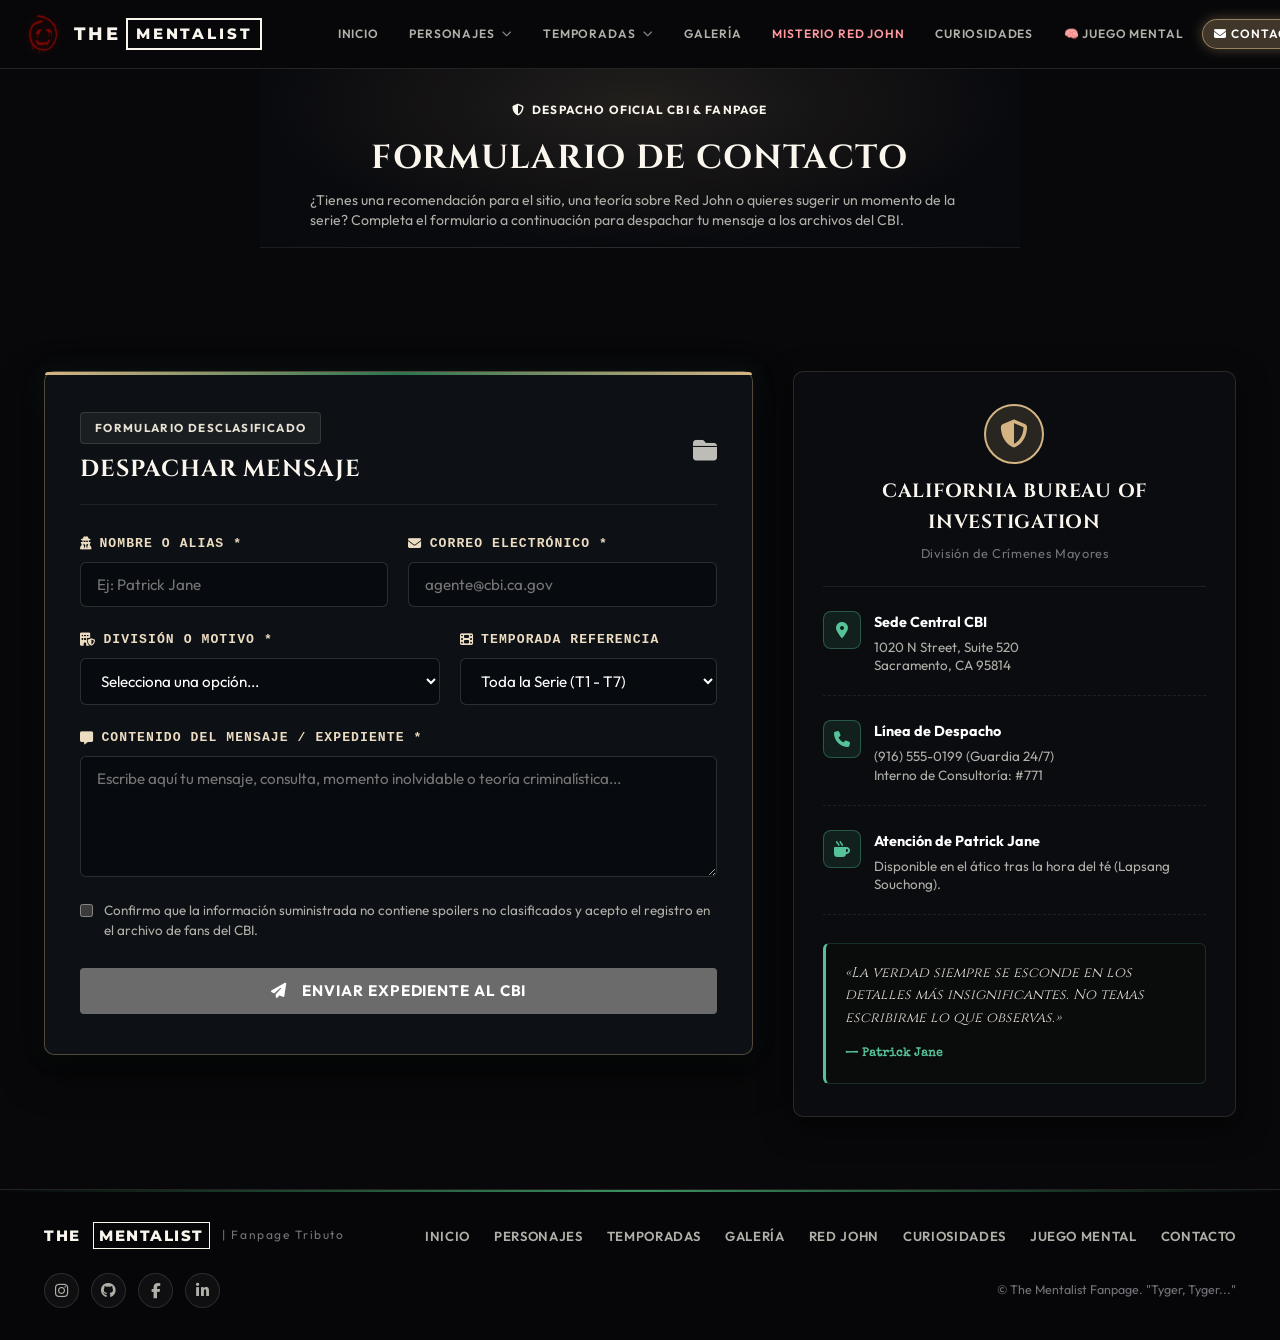
==== contacto.html @ 2ae01860 "se agregó contacto.html y galeria.html" ====
<!DOCTYPE html>
<html lang="es">

<head>
  <meta charset="UTF-8">
  <meta name="viewport" content="width=device-width, initial-scale=1.0">
  <meta name="description"
    content="Formulario de contacto oficial de The Mentalist Fanpage. Envía tus sugerencias, teorías sobre Red John, momentos favoritos o comentarios para la brigada del CBI.">
  <title>Contacto & Despacho Oficial | The Mentalist</title>

  <!-- Google Fonts & Font Awesome -->
  <link rel="preconnect" href="https://fonts.googleapis.com">
  <link rel="preconnect" href="https://fonts.gstatic.com" crossorigin>
  <link
    href="https://fonts.googleapis.com/css2?family=Cinzel:wght@500;700;800;900&family=Inter:wght@300;400;500;600;700&family=Special+Elite&display=swap"
    rel="stylesheet">
  <link rel="stylesheet" href="https://cdnjs.cloudflare.com/ajax/libs/font-awesome/6.4.0/css/all.min.css">

  <!-- Estilos CSS -->
  <link rel="stylesheet" href="css/style.css">
  <link rel="stylesheet" href="css/components.css">
  <link rel="stylesheet" href="css/pages.css">

  <style>
    /* Estilos específicos para la página de Contacto CBI */
    .contact-layout-grid {
      display: grid;
      grid-template-columns: 1.6fr 1fr;
      gap: 2.5rem;
      align-items: start;
      margin-top: 2rem;
    }

    .contact-form-card {
      background: rgba(14, 17, 22, 0.94);
      border: 1px solid rgba(212, 180, 131, 0.35);
      border-radius: 10px;
      padding: 2.5rem 2.2rem;
      box-shadow: 0 16px 40px rgba(0, 0, 0, 0.7), 0 0 25px rgba(46, 116, 80, 0.15);
      position: relative;
    }

    .contact-form-card::before {
      content: '';
      position: absolute;
      top: 0;
      left: 0;
      right: 0;
      height: 3px;
      background: linear-gradient(90deg, #d4b483, #2e7450, #d4b483);
      border-radius: 10px 10px 0 0;
    }

    .contact-form-group {
      margin-bottom: 1.4rem;
      display: flex;
      flex-direction: column;
      gap: 0.45rem;
      text-align: left;
    }

    .contact-form-label {
      font-family: var(--font-mono, 'Courier New', monospace);
      font-size: 0.82rem;
      text-transform: uppercase;
      letter-spacing: 0.08em;
      color: #ecdcc2;
      font-weight: 600;
      display: flex;
      align-items: center;
      gap: 0.45rem;
    }

    .contact-form-input,
    .contact-form-select,
    .contact-form-textarea {
      width: 100%;
      background: rgba(8, 10, 14, 0.85);
      border: 1px solid rgba(255, 255, 255, 0.15);
      border-radius: 6px;
      padding: 0.75rem 1rem;
      color: #fff;
      font-family: var(--font-body, sans-serif);
      font-size: 0.95rem;
      transition: all 0.25s ease;
      outline: none;
    }

    .contact-form-input:focus,
    .contact-form-select:focus,
    .contact-form-textarea:focus {
      border-color: #55c299;
      box-shadow: 0 0 12px rgba(85, 194, 153, 0.35);
      background: rgba(12, 16, 20, 0.95);
    }

    .contact-form-select option {
      background: #0e1116;
      color: #fff;
    }

    .contact-sidebar-card {
      background: rgba(12, 14, 18, 0.92);
      border: 1px solid var(--border-subtle);
      border-radius: 10px;
      padding: 2rem 1.8rem;
      box-shadow: 0 10px 30px rgba(0, 0, 0, 0.6);
      text-align: left;
    }

    .contact-info-item {
      display: flex;
      align-items: flex-start;
      gap: 0.85rem;
      margin-bottom: 1.5rem;
      padding-bottom: 1.25rem;
      border-bottom: 1px dashed rgba(255, 255, 255, 0.08);
    }

    .contact-info-item:last-child {
      border-bottom: none;
      margin-bottom: 0;
      padding-bottom: 0;
    }

    .contact-info-icon {
      width: 38px;
      height: 38px;
      border-radius: 8px;
      background: rgba(46, 116, 80, 0.2);
      border: 1px solid rgba(85, 194, 153, 0.35);
      display: flex;
      align-items: center;
      justify-content: center;
      color: #55c299;
      font-size: 1rem;
      flex-shrink: 0;
    }

    .contact-success-banner {
      display: none;
      background: rgba(46, 116, 80, 0.25);
      border: 1px solid #55c299;
      border-radius: 8px;
      padding: 1.25rem 1.5rem;
      margin-bottom: 1.75rem;
      color: #a7f3d0;
      text-align: left;
      animation: fadeIn 0.35s ease-out;
    }

    .contact-success-banner.active {
      display: block;
    }

    @media (max-width: 900px) {
      .contact-layout-grid {
        grid-template-columns: 1fr;
        gap: 2rem;
      }
    }

    @media (max-width: 576px) {
      .contact-form-card {
        padding: 1.75rem 1.25rem;
      }
    }
  </style>
</head>

<body class="page-contact">

  <!-- CABECERA PRINCIPAL -->
  <header class="site-header" id="mainHeader">
    <div class="container nav-container">
      <a href="index.html" class="brand-logo" title="The Mentalist Fanpage">
        <div class="brand-icon">
          <img src="img/Red-John-Smiley-Face.png" alt="Red John Smiley" class="brand-smiley-img">
          <div class="blood-drip-container">
            <span class="blood-drip drip-left"></span>
            <span class="blood-drip drip-right"></span>
            <span class="blood-drop drop-left"></span>
            <span class="blood-drop drop-right"></span>
            <span class="blood-puddle"></span>
          </div>
        </div>
        <div class="brand-text">
          <span>THE</span>
          <span class="logo-boxed">MENTALIST</span>
        </div>
      </a>

      <!-- Menú de Navegación -->
      <nav aria-label="Navegación principal">
        <ul class="nav-menu" id="navMenu">
          <li><a href="index.html" class="nav-link">Inicio</a></li>

          <!-- Dropdown Personajes -->
          <li class="nav-item-dropdown" id="navItemPersonajes">
            <a href="personajes.html" class="nav-link nav-dropdown-trigger" id="dropdownPersonajesBtn" aria-haspopup="true" aria-expanded="false">
              <span>Personajes</span>
              <i class="fa-solid fa-chevron-down nav-dropdown-icon" aria-hidden="true"></i>
            </a>
            <div class="nav-dropdown-menu nav-dropdown-personajes" aria-labelledby="dropdownPersonajesBtn">
              <div class="dropdown-section-label">
                <i class="fa-solid fa-star"></i>
                <span>Principales de la saga</span>
              </div>
              <div class="dropdown-featured-grid">
                <a href="personajes.html?character=patrick-jane" class="dropdown-card-link" title="Abrir expediente de Patrick Jane">
                  <div class="dropdown-card-avatar">
                    <img src="img/characters/patrick_jane.jpg" alt="Patrick Jane">
                  </div>
                  <div class="dropdown-card-info">
                    <span class="dropdown-card-name">Patrick Jane</span>
                    <span class="dropdown-card-role">Consultor CBI / FBI</span>
                  </div>
                  <span class="dropdown-open-badge">Expediente <i class="fa-solid fa-folder-open"></i></span>
                </a>
                <a href="personajes.html?character=teresa-lisbon" class="dropdown-card-link" title="Abrir expediente de Teresa Lisbon">
                  <div class="dropdown-card-avatar">
                    <img src="img/characters/teresa_lisbon.jpg" alt="Teresa Lisbon">
                  </div>
                  <div class="dropdown-card-info">
                    <span class="dropdown-card-name">Teresa Lisbon</span>
                    <span class="dropdown-card-role">Agente Especial a Cargo</span>
                  </div>
                  <span class="dropdown-open-badge">Expediente <i class="fa-solid fa-folder-open"></i></span>
                </a>
                <a href="personajes.html?character=red-john" class="dropdown-card-link redjohn-card" title="Abrir expediente de Red John">
                  <div class="dropdown-card-avatar">
                    <img src="img/characters/red_john.jpg" alt="Red John">
                  </div>
                  <div class="dropdown-card-info">
                    <span class="dropdown-card-name">Red John</span>
                    <span class="dropdown-card-role">Némesis / Tyger Tyger</span>
                  </div>
                  <span class="dropdown-open-badge badge-crimson">Expediente <i class="fa-solid fa-skull"></i></span>
                </a>
              </div>

              <div class="dropdown-section-label">
                <i class="fa-solid fa-folder-tree"></i>
                <span>Divisiones & Archivo</span>
              </div>
              <div class="dropdown-categories-list">
                <a href="personajes.html?category=all" class="dropdown-cat-item">
                  <i class="fa-solid fa-boxes-stacked"></i>
                  <span>Todos los Expedientes</span>
                </a>
                <a href="personajes.html?category=cbi" class="dropdown-cat-item">
                  <i class="fa-solid fa-shield-halved"></i>
                  <span>División CBI (Sacramento)</span>
                </a>
                <a href="personajes.html?category=fbi" class="dropdown-cat-item">
                  <i class="fa-solid fa-building-columns"></i>
                  <span>Oficina FBI (Texas)</span>
                </a>
                <a href="personajes.html?category=nemesis" class="dropdown-cat-item nemesis-item">
                  <i class="fa-solid fa-skull"></i>
                  <span>Némesis & Antagonistas</span>
                </a>
              </div>
            </div>
          </li>

          <!-- Dropdown Temporadas -->
          <li class="nav-item-dropdown" id="navItemTemporadas">
            <a href="temporadas.html" class="nav-link nav-dropdown-trigger" id="dropdownTemporadasBtn" aria-haspopup="true" aria-expanded="false">
              <span>Temporadas</span>
              <i class="fa-solid fa-chevron-down nav-dropdown-icon" aria-hidden="true"></i>
            </a>
            <div class="nav-dropdown-menu nav-dropdown-temporadas" aria-labelledby="dropdownTemporadasBtn">
              <div class="dropdown-section-label">
                <i class="fa-solid fa-film"></i>
                <span>Guía Oficial de Temporadas</span>
              </div>
              <div class="dropdown-seasons-grid">
                <a href="temporadas.html?season=1" class="dropdown-season-card" title="Temporada 1">
                  <span class="season-badge">T1</span>
                  <div class="season-info-col">
                    <span class="season-title">La llegada del Consultor</span>
                    <span class="season-meta">2008 - 2009 &bull; 23 Eps</span>
                  </div>
                </a>
                <a href="temporadas.html?season=2" class="dropdown-season-card" title="Temporada 2">
                  <span class="season-badge">T2</span>
                  <div class="season-info-col">
                    <span class="season-title">La Amenaza de Bosco</span>
                    <span class="season-meta">2009 - 2010 &bull; 23 Eps</span>
                  </div>
                </a>
                <a href="temporadas.html?season=3" class="dropdown-season-card" title="Temporada 3">
                  <span class="season-badge">T3</span>
                  <div class="season-info-col">
                    <span class="season-title">El Falso Red John</span>
                    <span class="season-meta">2010 - 2011 &bull; 24 Eps</span>
                  </div>
                </a>
                <a href="temporadas.html?season=4" class="dropdown-season-card" title="Temporada 4">
                  <span class="season-badge">T4</span>
                  <div class="season-info-col">
                    <span class="season-title">El Sombrero Carmesí</span>
                    <span class="season-meta">2011 - 2012 &bull; 24 Eps</span>
                  </div>
                </a>
                <a href="temporadas.html?season=5" class="dropdown-season-card" title="Temporada 5">
                  <span class="season-badge">T5</span>
                  <div class="season-info-col">
                    <span class="season-title">Los 7 Sospechosos</span>
                    <span class="season-meta">2012 - 2013 &bull; 22 Eps</span>
                  </div>
                </a>
                <a href="temporadas.html?season=6" class="dropdown-season-card" title="Temporada 6">
                  <span class="season-badge">T6</span>
                  <div class="season-info-col">
                    <span class="season-title">Desenlace & Fin de Red John</span>
                    <span class="season-meta">2013 - 2014 &bull; 22 Eps</span>
                  </div>
                </a>
                <a href="temporadas.html?season=7" class="dropdown-season-card" title="Temporada 7">
                  <span class="season-badge">T7</span>
                  <div class="season-info-col">
                    <span class="season-title">Nuevo Comienzo en el FBI</span>
                    <span class="season-meta">2014 - 2015 &bull; 13 Eps</span>
                  </div>
                </a>
              </div>
            </div>
          </li>

          <li><a href="galeria.html" class="nav-link">Galería</a></li>
          <li><a href="red-john.html" class="nav-link nav-red-john">Misterio Red John</a></li>
          <li><a href="curiosidades.html" class="nav-link">Curiosidades</a></li>
          <li><a href="juego.html" class="nav-link nav-game-link">🧠 Juego Mental</a></li>
          <li><a href="contacto.html" class="nav-link nav-contact-link active"><i class="fa-solid fa-envelope"></i> Contacto</a></li>
        </ul>
      </nav>

      <!-- Acciones de cabecera -->
      <div class="nav-actions">
        <button class="nav-toggle" id="navToggle" aria-label="Abrir menú" aria-expanded="false">
          <svg width="24" height="24" viewBox="0 0 24 24" fill="none" stroke="currentColor" stroke-width="2">
            <line x1="3" y1="12" x2="21" y2="12"></line>
            <line x1="3" y1="6" x2="21" y2="6"></line>
            <line x1="3" y1="18" x2="21" y2="18"></line>
          </svg>
        </button>
      </div>
    </div>
  </header>

  <main>
    <!-- HERO HEADER DE CONTACTO (COMPACTO) -->
    <div class="section-header" style="padding: 1.6rem 1.5rem 1rem; text-align: center; background: radial-gradient(ellipse at 50% 20%, rgba(212, 180, 131, 0.12) 0%, transparent 70%), #090a0e; border-bottom: 1px solid rgba(255,255,255,0.08);">
      <div class="container">
        <span class="badge badge-gold" style="font-size: 0.74rem; letter-spacing: 0.1em; margin-bottom: 0.35rem;">
          <i class="fa-solid fa-shield-halved"></i> DESPACHO OFICIAL CBI & FANPAGE
        </span>
        <h1 style="font-family: var(--font-display, serif); font-size: clamp(1.5rem, 2.6vw, 2.1rem); text-transform: uppercase; color: var(--cream-pure); letter-spacing: 0.04em; margin-bottom: 0.25rem;">
          Formulario de <span class="text-gold">Contacto</span>
        </h1>
        <p style="max-width: 660px; margin: 0 auto; color: var(--text-secondary); font-size: 0.88rem; line-height: 1.45;">
          ¿Tienes una recomendación para el sitio, una teoría sobre Red John o quieres sugerir un momento de la serie? Completa el formulario a continuación para despachar tu mensaje a los archivos del CBI.
        </p>
      </div>
    </div>

    <!-- CONTENEDOR PRINCIPAL DE CONTACTO -->
    <div class="container" style="padding: 2.2rem 1.5rem 4.5rem;">
      <div class="contact-layout-grid">

        <!-- Columna Izquierda: Formulario Oficial -->
        <section class="contact-form-card" aria-labelledby="contactFormTitle">
          <div style="display: flex; justify-content: space-between; align-items: center; margin-bottom: 1.75rem; border-bottom: 1px solid rgba(255,255,255,0.08); padding-bottom: 1rem;">
            <div>
              <span class="badge badge-cbi" style="font-size: 0.72rem; margin-bottom: 0.35rem;">FORMULARIO DESCLASIFICADO</span>
              <h2 id="contactFormTitle" style="font-family: var(--font-display, serif); font-size: 1.45rem; color: var(--cream-pure); margin: 0; text-transform: uppercase; letter-spacing: 0.04em;">
                Despachar Mensaje
              </h2>
            </div>
            <i class="fa-solid fa-folder-closed" style="color: var(--gold); font-size: 1.5rem; opacity: 0.75;"></i>
          </div>

          <!-- Banner de éxito al enviar -->
          <div class="contact-success-banner" id="contactSuccessBanner" role="status" aria-live="polite">
            <div style="display: flex; align-items: center; gap: 0.65rem; margin-bottom: 0.4rem;">
              <i class="fa-solid fa-circle-check" style="font-size: 1.2rem; color: #55c299;"></i>
              <strong style="font-size: 1rem; color: #fff;">¡Expediente Despachado con Éxito!</strong>
            </div>
            <p style="font-size: 0.88rem; margin: 0; line-height: 1.5;">
              Tu mensaje ha sido registrado en la base de datos del CBI bajo el radicado <strong>#CBI-<span id="registrationNumber">8492</span></strong>. Teresa Lisbon y el equipo te responderán pronto.
            </p>
          </div>

          <form id="cbiContactForm" novalidate>
            <!-- Fila: Nombre y Correo -->
            <div style="display: grid; grid-template-columns: 1fr 1fr; gap: 1.25rem;">
              <div class="contact-form-group">
                <label for="contactName" class="contact-form-label">
                  <i class="fa-solid fa-user-secret"></i> Nombre o Alias *
                </label>
                <input type="text" id="contactName" name="name" class="contact-form-input" required placeholder="Ej: Patrick Jane">
              </div>

              <div class="contact-form-group">
                <label for="contactEmail" class="contact-form-label">
                  <i class="fa-solid fa-envelope"></i> Correo Electrónico *
                </label>
                <input type="email" id="contactEmail" name="email" class="contact-form-input" required placeholder="agente@cbi.ca.gov">
              </div>
            </div>

            <!-- Fila: Asunto y Temporada -->
            <div style="display: grid; grid-template-columns: 1.4fr 1fr; gap: 1.25rem;">
              <div class="contact-form-group">
                <label for="contactDepartment" class="contact-form-label">
                  <i class="fa-solid fa-building-shield"></i> División o Motivo *
                </label>
                <select id="contactDepartment" name="department" class="contact-form-select" required>
                  <option value="" disabled selected>Selecciona una opción...</option>
                  <option value="general">Consulta General / Comunidad de Fans</option>
                  <option value="sugerencia">Sugerencia para Mejorar el Sitio</option>
                  <option value="momento">Propuesta de Momento o Capítulo Favorito</option>
                  <option value="redjohn">Pista o Teoría sobre Red John</option>
                  <option value="reporte">Reporte de Error Técnico en la Página</option>
                </select>
              </div>

              <div class="contact-form-group">
                <label for="contactSeason" class="contact-form-label">
                  <i class="fa-solid fa-film"></i> Temporada Referencia
                </label>
                <select id="contactSeason" name="season" class="contact-form-select">
                  <option value="general">Toda la Serie (T1 - T7)</option>
                  <option value="1">Temporada 1 (2008)</option>
                  <option value="2">Temporada 2 (2009)</option>
                  <option value="3">Temporada 3 (2010)</option>
                  <option value="4">Temporada 4 (2011)</option>
                  <option value="5">Temporada 5 (2012)</option>
                  <option value="6">Temporada 6 (2013)</option>
                  <option value="7">Temporada 7 (2014)</option>
                </select>
              </div>
            </div>

            <!-- Campo: Mensaje -->
            <div class="contact-form-group">
              <label for="contactMessage" class="contact-form-label">
                <i class="fa-solid fa-message"></i> Contenido del Mensaje / Expediente *
              </label>
              <textarea id="contactMessage" name="message" class="contact-form-textarea" rows="5" required placeholder="Escribe aquí tu mensaje, consulta, momento inolvidable o teoría criminalística..."></textarea>
            </div>

            <!-- Casilla de Privacidad -->
            <div style="display: flex; align-items: flex-start; gap: 0.65rem; margin-bottom: 1.75rem; text-align: left;">
              <input type="checkbox" id="contactConsent" required style="margin-top: 0.25rem; accent-color: #55c299;">
              <label for="contactConsent" style="font-size: 0.84rem; color: var(--text-secondary); line-height: 1.5; cursor: pointer;">
                Confirmo que la información suministrada no contiene spoilers no clasificados y acepto el registro en el archivo de fans del CBI.
              </label>
            </div>

            <!-- Botón de Envío -->
            <button type="submit" class="btn btn-primary" id="contactSubmitBtn" style="width: 100%; justify-content: center; padding: 0.85rem 1.5rem; font-size: 0.95rem;">
              <i class="fa-solid fa-paper-plane" style="margin-right: 0.4rem;"></i>
              <span>Enviar Expediente al CBI</span>
            </button>
          </form>
        </section>

        <!-- Columna Derecha: Información Institucional & Sede CBI -->
        <aside class="contact-sidebar-card" aria-label="Información del Despacho CBI">
          <div style="text-align: center; margin-bottom: 1.5rem; padding-bottom: 1.25rem; border-bottom: 1px solid rgba(255,255,255,0.08);">
            <div style="width: 60px; height: 60px; border-radius: 50%; background: rgba(212, 180, 131, 0.15); border: 2px solid #d4b483; display: flex; align-items: center; justify-content: center; margin: 0 auto 0.75rem; color: #d4b483; font-size: 1.75rem;">
              <i class="fa-solid fa-shield-halved"></i>
            </div>
            <h3 style="font-family: var(--font-display, serif); font-size: 1.2rem; color: var(--cream-pure); margin: 0; text-transform: uppercase;">
              California Bureau of Investigation
            </h3>
            <span style="font-size: 0.8rem; color: var(--text-muted); letter-spacing: 0.05em;">División de Crímenes Mayores</span>
          </div>

          <div class="contact-info-item">
            <div class="contact-info-icon">
              <i class="fa-solid fa-location-dot"></i>
            </div>
            <div>
              <strong style="color: #fff; font-size: 0.9rem; display: block; margin-bottom: 0.2rem;">Sede Central CBI</strong>
              <span style="color: var(--text-secondary); font-size: 0.84rem; line-height: 1.4; display: block;">
                1020 N Street, Suite 520<br>Sacramento, CA 95814
              </span>
            </div>
          </div>

          <div class="contact-info-item">
            <div class="contact-info-icon">
              <i class="fa-solid fa-phone"></i>
            </div>
            <div>
              <strong style="color: #fff; font-size: 0.9rem; display: block; margin-bottom: 0.2rem;">Línea de Despacho</strong>
              <span style="color: var(--text-secondary); font-size: 0.84rem; line-height: 1.4; display: block;">
                (916) 555-0199 (Guardia 24/7)<br>Interno de Consultoría: #771
              </span>
            </div>
          </div>

          <div class="contact-info-item">
            <div class="contact-info-icon">
              <i class="fa-solid fa-mug-hot"></i>
            </div>
            <div>
              <strong style="color: #fff; font-size: 0.9rem; display: block; margin-bottom: 0.2rem;">Atención de Patrick Jane</strong>
              <span style="color: var(--text-secondary); font-size: 0.84rem; line-height: 1.4; display: block;">
                Disponible en el ático tras la hora del té (Lapsang Souchong).
              </span>
            </div>
          </div>

          <!-- Tarjeta de Cita de Jane -->
          <div style="background: rgba(10, 14, 12, 0.7); border: 1px solid rgba(46, 116, 80, 0.35); border-left: 3px solid #55c299; border-radius: 6px; padding: 1.1rem 1.2rem; margin-top: 1.75rem;">
            <p style="font-family: var(--font-display, serif); font-style: italic; color: #dcd8d0; font-size: 0.88rem; line-height: 1.6; margin: 0 0 0.5rem 0;">
              «La verdad siempre se esconde en los detalles más insignificantes. No temas escribirme lo que observas.»
            </p>
            <span style="font-family: var(--font-typewriter, monospace); color: #55c299; font-size: 0.78rem; font-weight: 600;">
              — Patrick Jane
            </span>
          </div>
        </aside>

      </div>
    </div>
  </main>

  <!-- FOOTER SIMPLIFICADO -->
  <footer class="site-footer">
    <div class="container footer-simple-content">
      <div class="footer-brand-compact">
        <span>THE</span>
        <span style="border: 1px solid var(--cream-pure); padding: 0 0.35rem;">MENTALIST</span>
        <span style="color: var(--text-muted); font-size: 0.75rem; font-weight: 400; font-family: var(--font-body);">|
          Fanpage Tributo</span>
      </div>

      <ul class="footer-nav-compact">
        <li><a href="index.html">Inicio</a></li>
        <li><a href="personajes.html">Personajes</a></li>
        <li><a href="temporadas.html">Temporadas</a></li>
        <li><a href="galeria.html">Galería</a></li>
        <li><a href="red-john.html">Red John</a></li>
        <li><a href="curiosidades.html">Curiosidades</a></li>
        <li><a href="juego.html">Juego Mental</a></li>
        <li><a href="contacto.html">Contacto</a></li>
      </ul>

      <div class="footer-social-links">
        <a href="https://instagram.com" target="_blank" rel="noopener noreferrer" class="social-icon" aria-label="Instagram" title="Instagram">
          <i class="fa-brands fa-instagram"></i>
        </a>
        <a href="https://github.com" target="_blank" rel="noopener noreferrer" class="social-icon" aria-label="GitHub" title="GitHub">
          <i class="fa-brands fa-github"></i>
        </a>
        <a href="https://facebook.com" target="_blank" rel="noopener noreferrer" class="social-icon" aria-label="Facebook" title="Facebook">
          <i class="fa-brands fa-facebook-f"></i>
        </a>
        <a href="https://linkedin.com" target="_blank" rel="noopener noreferrer" class="social-icon" aria-label="LinkedIn" title="LinkedIn">
          <i class="fa-brands fa-linkedin-in"></i>
        </a>
      </div>

      <div class="footer-copy-text">
        &copy; The Mentalist Fanpage. "Tyger, Tyger..."
      </div>
    </div>
  </footer>

  <!-- Scripts -->
  <script src="js/main.js"></script>
  <script>
    // Gestión reactiva del formulario de contacto CBI
    document.addEventListener('DOMContentLoaded', () => {
      const form = document.getElementById('cbiContactForm');
      const banner = document.getElementById('contactSuccessBanner');
      const regNum = document.getElementById('registrationNumber');

      if (!form) return;

      form.addEventListener('submit', (e) => {
        e.preventDefault();

        // Validaciones semánticas
        const name = document.getElementById('contactName').value.trim();
        const email = document.getElementById('contactEmail').value.trim();
        const department = document.getElementById('contactDepartment').value;
        const message = document.getElementById('contactMessage').value.trim();
        const consent = document.getElementById('contactConsent').checked;

        if (!name || !email || !department || !message || !consent) {
          alert('Por favor completa todos los campos requeridos y acepta la confirmación de envío.');
          return;
        }

        // Generar número de registro dinámico
        const randomId = Math.floor(1000 + Math.random() * 9000);
        if (regNum) regNum.textContent = randomId;

        // Mostrar banner de éxito y resetear formulario
        if (banner) {
          banner.classList.add('active');
          banner.scrollIntoView({ behavior: 'smooth', block: 'nearest' });
        }

        // Guardar en localStorage para persistencia de la simulación
        try {
          const submissions = JSON.parse(localStorage.getItem('the_mentalist_contact_messages') || '[]');
          submissions.push({
            id: randomId,
            name,
            email,
            department,
            season: document.getElementById('contactSeason').value,
            message,
            timestamp: new Date().toISOString()
          });
          localStorage.setItem('the_mentalist_contact_messages', JSON.stringify(submissions));
        } catch (err) {
          console.warn('Almacenamiento local no disponible', err);
        }

        form.reset();
      });
    });
  </script>
</body>

</html>
---- css/style.css ----
/* ==========================================================================
   THE MENTALIST - SISTEMA DE DISEÑO & ESTILOS GLOBALES
   ==========================================================================
   ÍNDICE DE ARQUITECTURA:
   1. Design Tokens & Variables CSS (:root)
   2. Reset & Normalización Base (box-sizing, scrollbar, selección)
   3. Tipografía Global & Encabezados Cinematográficos
   4. Botones & Acciones Principales (.btn, .btn-primary, .btn-outline)
   5. Insignias & Badges del CBI / FBI (.badge-cbi, .badge-crimson, .badge-gold)
   ========================================================================== */

@import url('https://fonts.googleapis.com/css2?family=Cinzel:wght@400;600;700;900&family=Montserrat:wght@400;500;600;700;800;900&family=Outfit:wght@300;400;500;600;700&family=Special+Elite&display=swap');

:root {
  /* Fondo base */
  --color-bg-deep: #08080a;
  --color-bg-surface: #101015;
  --color-bg-card: rgba(18, 18, 24, 0.85);
  --color-bg-card-hover: rgba(28, 28, 38, 0.95);

  /* Marfil / Crema Póster */
  --cream-pure: #FAF6EE;
  --cream-muted: #E8E2D5;
  --cream-dark: #C9C2B3;
  --cream-glow: rgba(250, 246, 238, 0.18);

  /* Verde Esmeralda / Jade (Extraído del logo mentalistLogoGreen.jpg) */
  --green-forest: #2e7450;
  --green-jade: #39915f;
  --green-bright: #55c299;
  --green-vibrant: #43c58e;
  --green-glow: rgba(67, 197, 142, 0.45);
  --green-box-bg: rgba(46, 116, 80, 0.28);
  --green-border: rgba(85, 194, 153, 0.55);

  /* Burdeos & Rojo Sangre Profundo (Para páginas de misterio / Red John) */
  --crimson-bordeaux: #800817;
  --crimson-vibrant: #9b1124;
  --crimson-bright: #c1121f;
  --crimson-dark: #58030d;
  --crimson-glow: rgba(155, 17, 36, 0.45);

  /* Neutros & Tipografía */
  --text-primary: #FAF6EE;
  --text-secondary: #B0AFA8;
  --text-muted: #73737A;
  --border-subtle: rgba(250, 246, 238, 0.12);
  --border-strong: rgba(250, 246, 238, 0.35);
  --border-crimson: rgba(155, 17, 36, 0.5);

  /* Tipografías */
  --font-logo: 'Montserrat', sans-serif;
  --font-display: 'Cinzel', Georgia, serif;
  --font-body: 'Outfit', -apple-system, BlinkMacSystemFont, sans-serif;
  --font-typewriter: 'Special Elite', monospace;

  /* Sombras */
  --shadow-sm: 0 4px 14px rgba(0, 0, 0, 0.6);
  --shadow-lg: 0 16px 40px rgba(0, 0, 0, 0.85);
  --shadow-green: 0 0 35px rgba(67, 197, 142, 0.45);
  --shadow-crimson: 0 0 30px rgba(155, 17, 36, 0.45);

  /* Transiciones */
  --transition-fast: 0.2s cubic-bezier(0.4, 0, 0.2, 1);
  --transition-smooth: 0.35s cubic-bezier(0.16, 1, 0.3, 1);
}

/* Reset básico */
*,
*::before,
*::after {
  box-sizing: border-box;
  margin: 0;
  padding: 0;
}

html {
  scroll-behavior: smooth;
  font-size: 16px;
  color-scheme: dark;
}

body {
  font-family: var(--font-body);
  background-color: var(--color-bg-deep);
  color: var(--text-primary);
  line-height: 1.65;
  overflow-x: hidden;
  min-height: 100vh;
  display: flex;
  flex-direction: column;
  text-align: left;
}

/* Reglas de alineación: Todos los textos a la izquierda, excepto la frase de Red John */
p,
li,
dd,
blockquote,
article p,
section p,
.season-synopsis,
.episode-plot,
.modal-agent-bio,
.dossier-desc,
.curio-card p,
.suspect-card p,
.cbi-slogan-text,
.cbi-field-label,
.jane-quote-text,
.rule-desc {
  text-align: left;
}

/* La frase / poema de Red John: estrictamente centrada */
.poem-box,
.poem-box p,
.poem-box cite {
  text-align: center !important;
}

/* Scrollbar */
::-webkit-scrollbar {
  width: 9px;
}

::-webkit-scrollbar-track {
  background: var(--color-bg-deep);
}

::-webkit-scrollbar-thumb {
  background: #252530;
  border-radius: 4px;
  border: 2px solid var(--color-bg-deep);
}

::-webkit-scrollbar-thumb:hover {
  background: var(--green-jade);
}

/* Contenedor estándar */
.container {
  width: 100%;
  max-width: 1240px;
  margin: 0 auto;
  padding: 0 1.5rem;
}

a {
  color: inherit;
  text-decoration: none;
  transition: color var(--transition-fast);
}

img {
  max-width: 100%;
  height: auto;
  display: block;
}

/* Titulares */
h1,
h2,
h3,
h4,
.font-serif {
  font-family: var(--font-display);
  letter-spacing: 0.04em;
  font-weight: 700;
  color: var(--text-primary);
}

.text-cream {
  color: var(--cream-pure);
}

.text-green {
  color: var(--green-bright);
}

.text-crimson {
  color: var(--crimson-bright);
}

/* Cuadrículas elásticas adaptativas (Cero espacios vacíos) */
.flex-adaptive-grid {
  display: flex;
  flex-wrap: wrap;
  gap: 1.75rem;
  width: 100%;
}

.flex-adaptive-grid>* {
  flex: 1 1 320px;
  min-width: 280px;
}

/* Insignias */
.badge {
  display: inline-flex;
  align-items: center;
  gap: 0.4rem;
  padding: 0.35rem 0.85rem;
  font-size: 0.75rem;
  font-weight: 700;
  text-transform: uppercase;
  letter-spacing: 0.12em;
  border-radius: 4px;
}

.badge-cream {
  background: rgba(250, 246, 238, 0.1);
  border: 1px solid var(--border-strong);
  color: var(--cream-pure);
}

.badge-green {
  background: var(--green-box-bg);
  border: 1px solid var(--green-border);
  color: var(--green-bright);
  box-shadow: 0 0 14px rgba(67, 197, 142, 0.25);
}

.badge-crimson {
  background: rgba(128, 8, 23, 0.3);
  border: 1px solid var(--crimson-bordeaux);
  color: #ffb3b8;
}

.badge-cbi {
  background: rgba(255, 255, 255, 0.06);
  border: 1px solid var(--border-subtle);
  color: var(--cream-muted);
}

/* Símbolo Red John */
.red-john-symbol {
  display: inline-block;
  vertical-align: middle;
  transition: transform var(--transition-fast);
}

.red-john-symbol:hover {
  transform: rotate(6deg) scale(1.1);
  filter: drop-shadow(0 0 10px var(--crimson-bright));
}

@keyframes pulseGlow {

  0%,
  100% {
    opacity: 0.4;
  }

  50% {
    opacity: 0.85;
  }
}

@keyframes floatElement {

  0%,
  100% {
    transform: translateY(0);
  }

  50% {
    transform: translateY(-6px);
  }
}

.animate-float {
  animation: floatElement 5s ease-in-out infinite;
}
---- css/components.css ----
/* ==========================================================================
   THE MENTALIST - COMPONENTES REUTILIZABLES DEL SITIO
   Índice de Módulos:
   1. Header & Barra de Navegación (Logo interactivo, menú responsive)
   2. Botón Flotante de Audio: Tema de Red John (J.S. Bach)
   3. Botones Base y Variantes de Marca (Cream, Jade, Carmesí, Outlines)
   4. Tarjetas Base Glassmorphism
   5. Sistema de Modales Base y Fichas de Agentes
   6. Footer Simplificado
   7. Botón Flotante "Volver Arriba" (Back to Top)
   8. Despacho Oficial CBI (Botón flotante y modal de propuestas de fans)
   9. Carrusel de Mejores Momentos (Dossier Cards estilo archivo CBI)
   ========================================================================== */

/* Header & Barra de navegación */
.site-header {
  position: sticky;
  top: 0;
  z-index: 1000;
  background: rgba(8, 8, 10, 0.92);
  backdrop-filter: blur(16px);
  -webkit-backdrop-filter: blur(16px);
  border-bottom: 1px solid var(--border-subtle);
  transition: all var(--transition-fast);
}

.site-header.scrolled {
  background: rgba(8, 8, 10, 0.98);
  border-bottom-color: var(--green-jade);
  box-shadow: 0 4px 20px rgba(0, 0, 0, 0.8);
}

.site-header .container {
  max-width: 1320px;
}

.nav-container {
  display: flex;
  align-items: center;
  justify-content: space-between;
  height: 68px;
}

/* Logo con la estética del cartel */
.brand-logo {
  display: flex;
  align-items: center;
  gap: 0.75rem;
  text-decoration: none;
  flex-shrink: 0;
  margin-right: clamp(1.5rem, 3.2vw, 3.2rem);
}

.brand-icon {
  width: 38px;
  height: 38px;
  display: flex;
  align-items: center;
  justify-content: center;
  background: transparent;
  border: none;
  position: relative;
  overflow: visible;
}

.brand-icon img.brand-smiley-img {
  width: 100%;
  height: 100%;
  object-fit: contain;
  filter: drop-shadow(0 0 5px rgba(80, 5, 10, 0.7));
  transition: transform 0.35s ease, filter 0.35s ease;
  position: relative;
  z-index: 2;
}

.brand-logo:hover .brand-icon img.brand-smiley-img {
  transform: scale(1.06) rotate(2deg);
  filter: drop-shadow(0 0 6px rgba(60, 3, 7, 0.9));
}

/* Contenedor del efecto de sangrado */
.blood-drip-container {
  position: absolute;
  top: 0;
  left: 0;
  width: 100%;
  height: 100%;
  pointer-events: none;
  z-index: 1;
}

/* Gotas y regueros de sangre oscura (sangre densa y coagulada) */
.blood-drip {
  position: absolute;
  width: 2.2px;
  background: linear-gradient(180deg, rgba(75, 4, 10, 0.95) 0%, #460208 65%, #220004 100%);
  border-radius: 0 0 2px 2px;
  opacity: 0;
  height: 0;
  box-shadow: 0 0 2px rgba(25, 0, 3, 0.8);
  transition: opacity 0.3s;
}

/* Comisura Izquierda de la boca */
.blood-drip.drip-left {
  left: 5px;
  top: 19px;
}

/* Comisura Derecha de la boca */
.blood-drip.drip-right {
  left: 31px;
  top: 17px;
}

/* Gotas que caen de las comisuras */
.blood-drop {
  position: absolute;
  width: 3.5px;
  height: 4.5px;
  background: radial-gradient(circle at 40% 40%, #50040c 30%, #1e0003 100%);
  border-radius: 50% 50% 60% 60%;
  opacity: 0;
  box-shadow: 0 0 2px rgba(20, 0, 2, 0.9);
}

.blood-drop.drop-left {
  left: 4.5px;
  top: 20px;
}

.blood-drop.drop-right {
  left: 30.5px;
  top: 18px;
}

/* El charco de sangre oscura debajo del icono */
.blood-puddle {
  position: absolute;
  bottom: -11px;
  left: 50%;
  transform: translateX(-50%) scale(0);
  width: 44px;
  height: 9px;
  background: radial-gradient(ellipse at 50% 45%, #460309 0%, #2d0105 55%, #140002 90%);
  border-radius: 55% 45% 52% 48% / 48% 55% 45% 52%;
  opacity: 0;
  box-shadow: 0 3px 10px rgba(10, 0, 2, 0.95), 0 0 6px rgba(35, 1, 5, 0.6);
  transition: transform 0.4s ease, opacity 0.4s ease;
  z-index: 0;
}

.blood-puddle::after {
  content: '';
  position: absolute;
  top: 1.5px;
  left: 26%;
  width: 12px;
  height: 2px;
  background: rgba(120, 15, 25, 0.3);
  border-radius: 50%;
  transform: rotate(-8deg);
  filter: blur(0.5px);
}

/* Animaciones al hacer hover sobre el logo */
.brand-logo:hover .blood-drip.drip-left {
  animation: bleedDownLeft 1.2s 0.1s cubic-bezier(0.4, 0, 0.2, 1) forwards;
}

.brand-logo:hover .blood-drip.drip-right {
  animation: bleedDownRight 1.3s 0.15s cubic-bezier(0.4, 0, 0.2, 1) forwards;
}

.brand-logo:hover .blood-drop.drop-left {
  animation: dripFallLeft 1.1s 0.4s infinite ease-in;
}

.brand-logo:hover .blood-drop.drop-right {
  animation: dripFallRight 1.2s 0.55s infinite ease-in;
}

.brand-logo:hover .blood-puddle {
  animation: puddlePoolDark 1.4s 0.3s cubic-bezier(0.25, 1, 0.5, 1) forwards;
}

@keyframes bleedDownLeft {
  0% {
    height: 0;
    opacity: 0;
  }

  25% {
    opacity: 0.95;
  }

  100% {
    height: 21px;
    opacity: 1;
  }
}

@keyframes bleedDownRight {
  0% {
    height: 0;
    opacity: 0;
  }

  25% {
    opacity: 0.95;
  }

  100% {
    height: 23px;
    opacity: 1;
  }
}

@keyframes dripFallLeft {
  0% {
    transform: translateY(0) scaleY(1);
    opacity: 0;
  }

  25% {
    opacity: 1;
    transform: translateY(2px) scaleY(1.2);
  }

  85% {
    opacity: 1;
    transform: translateY(19px) scaleY(1.4);
  }

  100% {
    opacity: 0;
    transform: translateY(21px) scale(1.4, 0.5);
  }
}

@keyframes dripFallRight {
  0% {
    transform: translateY(0) scaleY(1);
    opacity: 0;
  }

  25% {
    opacity: 1;
    transform: translateY(2px) scaleY(1.2);
  }

  85% {
    opacity: 1;
    transform: translateY(21px) scaleY(1.4);
  }

  100% {
    opacity: 0;
    transform: translateY(23px) scale(1.4, 0.5);
  }
}

@keyframes puddlePoolDark {
  0% {
    transform: translateX(-50%) scale(0);
    opacity: 0;
  }

  40% {
    transform: translateX(-50%) scale(0.4, 0.4);
    opacity: 0.85;
  }

  75% {
    transform: translateX(-50%) scale(0.9, 0.75);
    opacity: 0.95;
  }

  100% {
    transform: translateX(-50%) scale(1, 1);
    opacity: 1;
  }
}

.brand-text {
  display: flex;
  align-items: center;
  gap: 0.35rem;
  font-family: var(--font-logo);
  font-weight: 800;
  font-size: 1.15rem;
  letter-spacing: 0.16em;
  text-transform: uppercase;
  color: var(--cream-pure);
}

.brand-text .logo-boxed {
  border: 2px solid var(--cream-pure);
  padding: 0.1rem 0.45rem;
  font-size: 0.95rem;
}

/* Menú de navegación alineado a la izquierda para ocupar el espacio adecuadamente */
.site-header nav {
  display: flex;
  align-items: center;
  justify-content: flex-start;
  flex: 1;
  min-width: 0;
  margin-left: clamp(0.75rem, 1.8vw, 2rem);
}

.nav-menu {
  display: flex;
  align-items: center;
  justify-content: flex-end;
  gap: clamp(0.25rem, 0.6vw, 0.75rem);
  list-style: none;
}

.nav-link {
  position: relative;
  display: inline-flex;
  align-items: center;
  gap: 0.3rem;
  padding: 0.28rem 0.65rem;
  font-size: 0.75rem;
  font-weight: 600;
  color: var(--text-secondary);
  border: 1px solid transparent;
  border-radius: 20px;
  transition: all var(--transition-fast);
  letter-spacing: 0.07em;
  text-transform: uppercase;
  white-space: nowrap;
}

.nav-link:hover {
  color: var(--cream-pure);
  background: rgba(85, 194, 153, 0.12);
  border-color: rgba(85, 194, 153, 0.28);
  box-shadow: 0 0 10px rgba(85, 194, 153, 0.18);
}

.nav-link.active {
  color: var(--cream-pure);
  background: rgba(46, 116, 80, 0.26);
  border-color: rgba(85, 194, 153, 0.5);
  box-shadow: 0 0 12px rgba(67, 197, 142, 0.3);
}

.nav-link.nav-red-john {
  color: #ff999f;
}

.nav-link.nav-red-john:hover {
  color: #fff;
  background: rgba(128, 8, 23, 0.22);
  border-color: rgba(255, 71, 87, 0.35);
  box-shadow: 0 0 10px rgba(255, 71, 87, 0.22);
}

.nav-link.nav-red-john.active {
  color: #fff;
  background: rgba(128, 8, 23, 0.38);
  border-color: rgba(255, 71, 87, 0.55);
  box-shadow: 0 0 14px var(--crimson-glow);
}

.nav-link.nav-contact-link {
  color: #ecdcc2;
  border-color: rgba(212, 180, 131, 0.25);
}

.nav-link.nav-contact-link:hover {
  color: #fff;
  background: rgba(212, 180, 131, 0.16);
  border-color: rgba(212, 180, 131, 0.45);
  box-shadow: 0 0 10px rgba(212, 180, 131, 0.25);
}

.nav-link.nav-contact-link.active {
  color: #fff;
  background: rgba(212, 180, 131, 0.28);
  border-color: rgba(212, 180, 131, 0.6);
  box-shadow: 0 0 14px rgba(212, 180, 131, 0.35);
}

/* --------------------------------------------------------------------------
   MENÚS DESPLEGABLES DEL HEADER (PERSONAJES & TEMPORADAS)
   Mega-flyouts interactivos con glassmorphism, elevación y microanimaciones
   -------------------------------------------------------------------------- */

.nav-item-dropdown {
  position: relative;
  list-style: none;
}

.nav-dropdown-trigger {
  display: inline-flex;
  align-items: center;
  gap: 0.45rem;
  cursor: pointer;
}

.nav-dropdown-icon {
  font-size: 0.62rem;
  transition: transform 0.28s cubic-bezier(0.34, 1.56, 0.64, 1);
  opacity: 0.75;
}

.nav-item-dropdown:hover .nav-dropdown-icon,
.nav-item-dropdown.active .nav-dropdown-icon,
.nav-item-dropdown.open .nav-dropdown-icon {
  transform: rotate(180deg);
  opacity: 1;
  color: var(--green-bright);
}

.nav-item-dropdown.dropdown-nemesis:hover .nav-dropdown-icon {
  color: #ff6b81;
}

/* Menú flotante contenedor (Desktop) */
.nav-dropdown-menu {
  position: absolute;
  top: calc(100% + 10px);
  left: 50%;
  transform: translateX(-50%) translateY(10px);
  background: rgba(13, 15, 20, 0.97);
  backdrop-filter: blur(24px);
  -webkit-backdrop-filter: blur(24px);
  border: 1px solid rgba(255, 255, 255, 0.12);
  border-radius: 12px;
  box-shadow:
    0 24px 50px rgba(0, 0, 0, 0.9),
    0 0 30px rgba(46, 116, 80, 0.12),
    inset 0 1px 0 rgba(255, 255, 255, 0.1);
  padding: 1.15rem;
  z-index: 1100;
  opacity: 0;
  visibility: hidden;
  pointer-events: none;
  transition: opacity 0.24s ease, transform 0.24s cubic-bezier(0.16, 1, 0.3, 1), visibility 0.24s ease;
}

/* Puente invisible para evitar que el hover se pierda al descender con el mouse */
.nav-dropdown-menu::before {
  content: '';
  position: absolute;
  top: -14px;
  left: 0;
  right: 0;
  height: 16px;
  background: transparent;
}

/* Apertura al hacer hover en desktop */
@media (min-width: 993px) {

  .nav-item-dropdown:hover>.nav-dropdown-menu,
  .nav-item-dropdown:focus-within>.nav-dropdown-menu,
  .nav-item-dropdown.is-active>.nav-dropdown-menu {
    opacity: 1;
    visibility: visible;
    pointer-events: auto;
    transform: translateX(-50%) translateY(0);
  }
}

/* Anchos dedicados según contenido */
.nav-dropdown-personajes {
  width: 470px;
}

.nav-dropdown-temporadas {
  width: 540px;
}

/* Etiquetas de sección en el dropdown */
.dropdown-section-label {
  display: flex;
  align-items: center;
  gap: 0.5rem;
  font-family: var(--font-typewriter);
  font-size: 0.65rem;
  font-weight: 700;
  letter-spacing: 0.1em;
  text-transform: uppercase;
  color: #9aa4b2;
  margin-bottom: 0.65rem;
  padding-bottom: 0.35rem;
  border-bottom: 1px solid rgba(255, 255, 255, 0.08);
}

.dropdown-section-label i {
  color: var(--green-bright);
}

.dropdown-section-label.nemesis-label i {
  color: var(--crimson-bright);
}

/* --------------------------------------------------------------------------
   DROPDOWN PERSONAJES: Destacados Principales (Jane, Lisbon, Red John)
   -------------------------------------------------------------------------- */
.dropdown-featured-grid {
  display: grid;
  grid-template-columns: 1fr;
  gap: 0.45rem;
  margin-bottom: 0.95rem;
}

.dropdown-card-link {
  display: flex;
  align-items: center;
  gap: 0.75rem;
  padding: 0.45rem 0.65rem;
  border-radius: 8px;
  background: rgba(255, 255, 255, 0.03);
  border: 1px solid rgba(255, 255, 255, 0.06);
  text-decoration: none;
  transition: all 0.22s cubic-bezier(0.16, 1, 0.3, 1);
  position: relative;
  overflow: hidden;
}

.dropdown-card-link:hover {
  background: rgba(46, 116, 80, 0.18);
  border-color: rgba(85, 194, 153, 0.4);
  transform: translateX(4px);
  box-shadow: 0 4px 14px rgba(0, 0, 0, 0.4), 0 0 12px rgba(85, 194, 153, 0.2);
}

.dropdown-card-link.redjohn-card:hover {
  background: rgba(128, 8, 23, 0.25);
  border-color: rgba(255, 71, 87, 0.45);
  box-shadow: 0 4px 14px rgba(0, 0, 0, 0.5), 0 0 12px rgba(255, 71, 87, 0.25);
}

.dropdown-card-avatar {
  width: 40px;
  height: 40px;
  border-radius: 6px;
  overflow: hidden;
  flex-shrink: 0;
  border: 1.5px solid rgba(255, 255, 255, 0.15);
  background: #000;
}

.dropdown-card-avatar img {
  width: 100%;
  height: 100%;
  object-fit: cover;
  object-position: center 20%;
  display: block;
}

.dropdown-card-info {
  flex: 1;
  min-width: 0;
  display: flex;
  flex-direction: column;
}

.dropdown-card-name {
  font-family: var(--font-display);
  font-size: 0.88rem;
  font-weight: 700;
  color: var(--cream-pure);
  letter-spacing: 0.03em;
  white-space: nowrap;
  overflow: hidden;
  text-overflow: ellipsis;
}

.dropdown-card-role {
  font-size: 0.68rem;
  color: #9aa4b2;
  white-space: nowrap;
  overflow: hidden;
  text-overflow: ellipsis;
}

.dropdown-open-badge {
  display: inline-flex;
  align-items: center;
  gap: 0.25rem;
  font-family: var(--font-typewriter);
  font-size: 0.62rem;
  font-weight: 700;
  padding: 0.2rem 0.5rem;
  border-radius: 4px;
  background: rgba(85, 194, 153, 0.12);
  color: var(--green-bright);
  border: 1px solid rgba(85, 194, 153, 0.35);
  letter-spacing: 0.05em;
  text-transform: uppercase;
  flex-shrink: 0;
  transition: all 0.2s ease;
}

.dropdown-card-link:hover .dropdown-open-badge {
  background: var(--green-jade);
  color: #ffffff;
  border-color: var(--green-bright);
}

.dropdown-open-badge.badge-crimson {
  background: rgba(255, 71, 87, 0.12);
  color: #ff6b81;
  border-color: rgba(255, 71, 87, 0.35);
}

.dropdown-card-link.redjohn-card:hover .dropdown-open-badge.badge-crimson {
  background: var(--crimson-bright);
  color: #ffffff;
  border-color: #ff4757;
}

/* Lista de categorías / divisiones */
.dropdown-categories-list {
  display: grid;
  grid-template-columns: 1fr 1fr;
  gap: 0.4rem;
}

.dropdown-cat-item {
  display: flex;
  align-items: center;
  gap: 0.5rem;
  padding: 0.42rem 0.65rem;
  background: rgba(255, 255, 255, 0.02);
  border: 1px solid rgba(255, 255, 255, 0.05);
  border-radius: 6px;
  color: #c4cad4;
  text-decoration: none;
  font-size: 0.74rem;
  font-weight: 500;
  transition: all 0.2s ease;
}

.dropdown-cat-item i {
  font-size: 0.75rem;
  color: #8a94a2;
  transition: color 0.2s ease;
}

.dropdown-cat-item:hover {
  background: rgba(255, 255, 255, 0.06);
  border-color: rgba(255, 255, 255, 0.15);
  color: var(--cream-pure);
  transform: translateY(-1px);
}

.dropdown-cat-item:hover i {
  color: var(--green-bright);
}

.dropdown-cat-item.nemesis-item:hover i {
  color: var(--crimson-bright);
}

/* --------------------------------------------------------------------------
   DROPDOWN TEMPORADAS: Grid de 7 Temporadas + Botón Todas
   -------------------------------------------------------------------------- */
.dropdown-seasons-grid {
  display: grid;
  grid-template-columns: 1fr 1fr;
  gap: 0.45rem;
}

.dropdown-season-card {
  display: flex;
  align-items: center;
  gap: 0.65rem;
  padding: 0.45rem 0.65rem;
  border-radius: 8px;
  background: rgba(255, 255, 255, 0.03);
  border: 1px solid rgba(255, 255, 255, 0.06);
  text-decoration: none;
  transition: all 0.2s cubic-bezier(0.16, 1, 0.3, 1);
}

.dropdown-season-card:hover {
  background: rgba(212, 180, 131, 0.12);
  border-color: rgba(212, 180, 131, 0.4);
  transform: translateY(-1px);
  box-shadow: 0 4px 12px rgba(0, 0, 0, 0.4);
}

.season-badge {
  display: inline-flex;
  align-items: center;
  justify-content: center;
  width: 28px;
  height: 28px;
  border-radius: 5px;
  background: rgba(212, 180, 131, 0.16);
  color: #ecdcc2;
  border: 1px solid rgba(212, 180, 131, 0.35);
  font-family: var(--font-display);
  font-size: 0.72rem;
  font-weight: 800;
  flex-shrink: 0;
  transition: all 0.2s ease;
}

.dropdown-season-card:hover .season-badge {
  background: #c8a97e;
  color: #120e08;
  border-color: #f1dfc5;
}

.season-info-col {
  display: flex;
  flex-direction: column;
  min-width: 0;
}

.season-title {
  font-size: 0.76rem;
  font-weight: 600;
  color: var(--cream-pure);
  white-space: nowrap;
  overflow: hidden;
  text-overflow: ellipsis;
}

.season-meta {
  font-family: var(--font-typewriter);
  font-size: 0.62rem;
  color: #8a94a2;
}

.dropdown-season-card.season-card-all {
  grid-column: 1 / -1;
  background: rgba(46, 116, 80, 0.12);
  border-color: rgba(85, 194, 153, 0.28);
}

.dropdown-season-card.season-card-all:hover {
  background: rgba(46, 116, 80, 0.24);
  border-color: var(--green-bright);
}

.dropdown-season-card.season-card-all .season-badge {
  background: rgba(85, 194, 153, 0.18);
  color: var(--green-bright);
  border-color: rgba(85, 194, 153, 0.4);
}

.dropdown-season-card.season-card-all:hover .season-badge {
  background: var(--green-jade);
  color: #ffffff;
}

/* Acciones extras */
.nav-actions {
  display: flex;
  align-items: center;
  gap: 0.85rem;
  flex-shrink: 0;
  margin-left: clamp(1.5rem, 3.2vw, 3.2rem);
}

/* ==========================================================================
   BOTÓN FLOTANTE DE AUDIO: TEMA DE RED JOHN (J.S. Bach)
   Exclusivo de red-john.html - Flotante en el margen superior derecho
   ========================================================================== */
.redjohn-floating-audio-btn {
  position: fixed;
  top: 90px;
  right: 28px;
  z-index: 990;
  display: inline-flex;
  align-items: center;
  gap: 0.65rem;
  padding: 0.55rem 1.15rem 0.55rem 0.95rem;
  background: rgba(18, 8, 12, 0.92);
  border: 1.5px solid rgba(255, 71, 87, 0.55);
  border-radius: 30px;
  color: #ffffff;
  font-family: var(--font-body);
  font-size: 0.78rem;
  font-weight: 700;
  letter-spacing: 0.06em;
  text-transform: uppercase;
  cursor: pointer;
  box-shadow: 0 10px 30px rgba(0, 0, 0, 0.8), 0 0 20px rgba(185, 28, 46, 0.4);
  backdrop-filter: blur(10px);
  -webkit-backdrop-filter: blur(10px);
  transition: all 0.3s cubic-bezier(0.2, 1, 0.3, 1);
}

.redjohn-floating-audio-btn:hover {
  transform: translateY(-2px) scale(1.04);
  border-color: #ff4757;
  background: rgba(36, 12, 18, 0.98);
  box-shadow: 0 14px 35px rgba(0, 0, 0, 0.9), 0 0 26px rgba(255, 71, 87, 0.65);
}

.redjohn-floating-audio-btn.playing {
  border-color: #ff4757;
  background: rgba(45, 10, 16, 0.96);
  box-shadow: 0 10px 30px rgba(0, 0, 0, 0.85), 0 0 24px rgba(255, 71, 87, 0.6);
}

.redjohn-floating-audio-btn .audio-equalizer {
  display: flex;
  align-items: flex-end;
  gap: 3px;
  height: 14px;
}

.redjohn-floating-audio-btn .audio-equalizer span {
  width: 3.5px;
  height: 4px;
  background: #ff4757;
  border-radius: 1.5px;
}

.redjohn-floating-audio-btn.playing .audio-equalizer span:nth-child(1) {
  animation: barBounceRedJohn 0.7s ease-in-out infinite alternate;
}

.redjohn-floating-audio-btn.playing .audio-equalizer span:nth-child(2) {
  animation: barBounceRedJohn 0.9s 0.2s ease-in-out infinite alternate;
}

.redjohn-floating-audio-btn.playing .audio-equalizer span:nth-child(3) {
  animation: barBounceRedJohn 0.6s 0.4s ease-in-out infinite alternate;
}

@keyframes barBounceRedJohn {
  from {
    height: 4px;
  }

  to {
    height: 14px;
  }
}

@media (max-width: 768px) {
  .redjohn-floating-audio-btn {
    top: 76px;
    bottom: auto;
    right: 16px;
    width: 44px;
    height: 44px;
    padding: 0;
    border-radius: 50%;
    justify-content: center;
  }

  .redjohn-floating-audio-btn .btn-text {
    display: none !important;
  }

  .redjohn-floating-audio-btn .audio-equalizer {
    height: 16px;
    gap: 3px;
  }

  .redjohn-floating-audio-btn .audio-equalizer span {
    width: 3.5px;
    height: 5px;
  }
}

.nav-toggle {
  display: none;
  background: none;
  border: 1px solid var(--border-subtle);
  color: var(--text-primary);
  padding: 0.5rem;
  border-radius: 4px;
  cursor: pointer;
}

/* Botones */
.btn {
  display: inline-flex;
  align-items: center;
  justify-content: center;
  gap: 0.6rem;
  padding: 0.75rem 1.6rem;
  font-family: var(--font-body);
  font-size: 0.9rem;
  font-weight: 700;
  letter-spacing: 0.06em;
  border-radius: 4px;
  cursor: pointer;
  transition: all var(--transition-fast);
  text-decoration: none;
  border: none;
  text-transform: uppercase;
}

.btn-primary-cream {
  background: var(--cream-pure);
  color: #08080a;
  box-shadow: 0 4px 18px rgba(250, 246, 238, 0.25);
}

.btn-primary-cream:hover {
  transform: translateY(-2px);
  background: #ffffff;
  box-shadow: 0 6px 24px rgba(250, 246, 238, 0.4);
}

/* Botón Verde Esmeralda (Logo) */
.btn-green {
  background: linear-gradient(135deg, var(--green-forest) 0%, #173827 100%);
  color: #ffffff;
  border: 1px solid var(--green-border);
  box-shadow: 0 4px 18px rgba(46, 116, 80, 0.4);
}

.btn-green:hover {
  transform: translateY(-2px);
  box-shadow: 0 6px 24px var(--green-glow);
  border-color: var(--green-bright);
}

.btn-crimson {
  background: linear-gradient(135deg, var(--crimson-bordeaux) 0%, var(--crimson-dark) 100%);
  color: #ffffff;
  border: 1px solid var(--crimson-vibrant);
  box-shadow: 0 4px 18px rgba(128, 8, 23, 0.4);
}

.btn-crimson:hover {
  transform: translateY(-2px);
  box-shadow: 0 6px 24px rgba(193, 18, 31, 0.55);
  border-color: var(--crimson-bright);
}

.btn-outline {
  background: rgba(18, 18, 24, 0.6);
  color: var(--cream-pure);
  border: 1px solid var(--border-subtle);
  backdrop-filter: blur(8px);
}

.btn-outline:hover {
  background: rgba(250, 246, 238, 0.08);
  border-color: var(--green-bright);
  transform: translateY(-2px);
}

.btn-crimson-outline {
  background: rgba(128, 8, 23, 0.15);
  color: #ffb3b8;
  border: 1px solid var(--crimson-bright);
  backdrop-filter: blur(8px);
  border-radius: 4px;
  cursor: pointer;
  font-family: var(--font-display, serif);
  font-weight: 600;
  text-transform: uppercase;
  letter-spacing: 0.05em;
  transition: all var(--transition-fast);
}

.btn-crimson-outline:hover {
  background: rgba(128, 8, 23, 0.35);
  border-color: #ff4757;
  color: #ffffff;
  box-shadow: 0 0 15px rgba(220, 20, 60, 0.4);
  transform: translateY(-2px);
}

.btn-sm {
  padding: 0.45rem 0.95rem;
  font-size: 0.8rem;
}

/* Tarjetas Base Glassmorphism */
.glass-card {
  background: var(--color-bg-card);
  border: 1px solid var(--border-subtle);
  border-radius: 8px;
  padding: 1.75rem;
  backdrop-filter: blur(12px);
  -webkit-backdrop-filter: blur(12px);
  box-shadow: var(--shadow-sm);
  transition: all var(--transition-smooth);
  display: flex;
  flex-direction: column;
}

.glass-card:hover {
  border-color: var(--border-strong);
  background: var(--color-bg-card-hover);
  transform: translateY(-4px);
  box-shadow: var(--shadow-lg);
}

/* Hover con sombra verde */
.glass-card.green-hover:hover {
  border-color: var(--green-bright);
  box-shadow: var(--shadow-lg), var(--shadow-green);
}

.glass-card.crimson-hover:hover {
  border-color: var(--crimson-bordeaux);
  box-shadow: var(--shadow-lg), var(--shadow-crimson);
}

/* Modal */
.modal-overlay {
  position: fixed;
  inset: 0;
  z-index: 2000;
  background: rgba(5, 5, 8, 0.88);
  backdrop-filter: blur(10px);
  display: flex;
  align-items: center;
  justify-content: center;
  padding: 1.5rem;
  opacity: 0;
  visibility: hidden;
  transition: all var(--transition-smooth);
}

.modal-overlay.active {
  opacity: 1;
  visibility: visible;
}

.modal-content {
  background: #0e0e14;
  border: 1px solid var(--green-border);
  border-radius: 8px;
  max-width: 680px;
  width: 100%;
  max-height: 90vh;
  overflow-y: auto;
  position: relative;
  box-shadow: 0 20px 50px rgba(0, 0, 0, 0.9), var(--shadow-green);
  transform: scale(0.95);
  transition: transform var(--transition-smooth);
}

.modal-overlay.active .modal-content {
  transform: scale(1);
}

.modal-close {
  position: absolute;
  top: 1.25rem;
  right: 1.25rem;
  background: rgba(255, 255, 255, 0.08);
  border: 1px solid var(--border-subtle);
  color: var(--text-secondary);
  width: 36px;
  height: 36px;
  border-radius: 4px;
  display: flex;
  align-items: center;
  justify-content: center;
  cursor: pointer;
  transition: all var(--transition-fast);
  z-index: 10;
}

.modal-close:hover {
  color: #fff;
  background: var(--green-forest);
  border-color: var(--green-bright);
}

/* Estructura Interna del Modal de Personajes */
.character-modal-inner {
  padding: 2rem;
  box-sizing: border-box;
}

.modal-agent-header {
  display: flex;
  gap: 1.5rem;
  align-items: flex-start;
  border-bottom: 1px solid var(--border-subtle);
  padding-bottom: 1.5rem;
  margin-bottom: 1.5rem;
}

.modal-agent-photo-wrap {
  width: 110px;
  height: 145px;
  border-radius: 4px;
  overflow: hidden;
  border: 2px solid var(--green-border);
  flex-shrink: 0;
}

.modal-agent-meta {
  flex: 1;
}

.modal-agent-name {
  font-size: 1.85rem;
  margin-top: 0.5rem;
  color: var(--cream-pure);
}

.modal-agent-actor {
  color: var(--green-bright);
  font-family: var(--font-typewriter);
  font-size: 0.85rem;
}

.modal-agent-role {
  color: var(--text-secondary);
  font-size: 0.88rem;
  margin-top: 0.35rem;
}

.modal-agent-quote-box {
  margin-bottom: 1.5rem;
  background: rgba(46, 116, 80, 0.18);
  border-left: 3px solid var(--green-bright);
  padding: 1rem 1.25rem;
  border-radius: 0 4px 4px 0;
}

.modal-agent-quote-box p {
  font-style: italic;
  color: var(--cream-pure);
}

.modal-agent-section-title {
  color: var(--green-bright);
  font-size: 0.95rem;
  margin-bottom: 0.6rem;
  text-transform: uppercase;
  letter-spacing: 0.08em;
}

.modal-agent-bio {
  color: var(--text-secondary);
  line-height: 1.7;
  font-size: 0.95rem;
  margin-bottom: 1.75rem;
}

.modal-agent-stats-grid {
  display: grid;
  grid-template-columns: repeat(auto-fit, minmax(130px, 1fr));
  gap: 0.85rem;
  margin-bottom: 1.5rem;
}

.modal-stat-box {
  background: rgba(255, 255, 255, 0.04);
  border: 1px solid var(--border-subtle);
  border-radius: 4px;
  padding: 0.75rem;
  text-align: center;
}

.modal-stat-box .stat-name {
  font-size: 0.75rem;
  text-transform: capitalize;
  color: var(--text-muted);
  display: block;
}

.modal-stat-box .stat-val {
  font-size: 1.25rem;
  color: var(--green-bright);
  font-family: var(--font-display);
}

.modal-agent-footer {
  border-top: 1px solid var(--border-subtle);
  padding-top: 1rem;
  display: flex;
  justify-content: space-between;
  font-size: 0.75rem;
  color: var(--text-muted);
  font-family: var(--font-typewriter);
}

/* FOOTER SIMPLIFICADO & ELEGANTE */
.site-footer {
  margin-top: auto;
  background: #060608;
  border-top: 1px solid var(--border-subtle);
  padding: 2rem 0;
  position: relative;
}

.site-footer::before {
  content: '';
  position: absolute;
  top: 0;
  left: 0;
  right: 0;
  height: 2px;
  background: linear-gradient(90deg, transparent 0%, var(--green-jade) 50%, transparent 100%);
}

.footer-simple-content {
  display: flex;
  align-items: center;
  justify-content: space-between;
  flex-wrap: wrap;
  gap: 1.5rem;
}

.footer-brand-compact {
  display: flex;
  align-items: center;
  gap: 0.75rem;
  font-family: var(--font-logo);
  font-weight: 800;
  font-size: 0.95rem;
  letter-spacing: 0.1em;
  color: var(--cream-pure);
}

.footer-nav-compact {
  display: flex;
  align-items: center;
  gap: 1.5rem;
  list-style: none;
}

.footer-nav-compact a {
  color: var(--text-secondary);
  font-size: 0.82rem;
  font-weight: 600;
  text-transform: uppercase;
  letter-spacing: 0.05em;
  transition: color var(--transition-fast);
}

.footer-nav-compact a:hover {
  color: var(--cream-pure);
}

/* Redes Sociales con iconos Font Awesome */
.footer-social-links {
  display: flex;
  align-items: center;
  gap: 0.75rem;
}

.social-icon {
  display: flex;
  align-items: center;
  justify-content: center;
  width: 35px;
  height: 35px;
  border-radius: 50%;
  background: rgba(255, 255, 255, 0.04);
  border: 1px solid rgba(250, 246, 238, 0.12);
  color: var(--text-secondary);
  font-size: 0.95rem;
  transition: all var(--transition-fast);
  text-decoration: none;
}

.social-icon:hover {
  color: var(--cream-pure);
  background: rgba(46, 116, 80, 0.25);
  border-color: var(--green-bright);
  transform: translateY(-2px);
  box-shadow: 0 0 12px rgba(85, 194, 153, 0.4);
}

.social-icon:hover .fa-instagram {
  color: #e1306c;
}

.social-icon:hover .fa-github {
  color: #fff;
}

.social-icon:hover .fa-facebook-f {
  color: #1877f2;
}

.social-icon:hover .fa-linkedin-in {
  color: #0077b5;
}

.footer-copy-text {
  font-size: 0.78rem;
  color: var(--text-muted);
}

@media (max-width: 992px) {
  .brand-logo {
    margin-right: 0;
  }

  .nav-actions {
    margin-left: 0;
  }

  .nav-toggle {
    display: flex;
    align-items: center;
    justify-content: center;
  }

  .nav-menu {
    position: fixed;
    top: 68px;
    left: 0;
    right: 0;
    background: rgba(8, 8, 10, 0.98);
    backdrop-filter: blur(20px);
    border-bottom: 1px solid var(--border-subtle);
    flex-direction: column;
    padding: 1.5rem 1rem;
    gap: 0.6rem;
    max-height: 0;
    overflow-y: auto;
    opacity: 0;
    pointer-events: none;
    transition: all var(--transition-smooth);
    scrollbar-width: thin;
  }

  .nav-menu.open {
    max-height: calc(100vh - 75px);
    opacity: 1;
    pointer-events: auto;
  }

  .nav-item-dropdown {
    width: 100%;
  }

  .nav-dropdown-trigger {
    width: 100%;
    justify-content: space-between;
  }

  .nav-dropdown-menu {
    position: static;
    transform: none !important;
    width: 100% !important;
    max-height: 0;
    overflow: hidden;
    padding: 0 0.5rem;
    margin-top: 0.35rem;
    background: rgba(18, 20, 26, 0.85);
    border: 1px solid rgba(255, 255, 255, 0.08);
    opacity: 0;
    visibility: hidden;
    pointer-events: none;
    transition: max-height 0.35s ease, opacity 0.25s ease, padding 0.3s ease;
  }

  .nav-item-dropdown.open>.nav-dropdown-menu {
    max-height: 800px;
    padding: 0.85rem 0.65rem;
    opacity: 1;
    visibility: visible;
    pointer-events: auto;
  }

  .dropdown-categories-list,
  .dropdown-seasons-grid {
    grid-template-columns: 1fr;
  }

  .nav-link {
    width: 100%;
    padding: 0.75rem 1.25rem;
    font-size: 0.86rem;
  }

  .footer-simple-content {
    flex-direction: column;
    text-align: center;
    gap: 1.25rem;
  }

  .footer-nav-compact {
    flex-wrap: wrap;
    justify-content: center;
    gap: 1rem;
  }

  .footer-social-links {
    justify-content: center;
  }
}

@media (max-width: 768px) {
  .character-modal-inner {
    padding: 1.25rem 1rem !important;
  }

  /* Modal de agentes en celulares: foto centrada y contenido apilado debajo sin desbordar */
  .modal-overlay {
    padding: 0.75rem !important;
  }

  .modal-content {
    max-width: calc(100vw - 24px) !important;
    width: 100% !important;
    margin: 0 auto !important;
    border-radius: 10px !important;
    overflow-x: hidden !important;
  }

  .modal-agent-header {
    flex-direction: column !important;
    align-items: center !important;
    text-align: center !important;
    gap: 0.85rem !important;
    padding-bottom: 1.15rem !important;
    margin-bottom: 1.15rem !important;
  }

  .modal-agent-photo-wrap {
    width: 100% !important;
    max-width: 180px !important;
    height: 220px !important;
    margin: 0 auto !important;
  }

  .modal-agent-name {
    font-size: 1.4rem !important;
    margin-top: 0.35rem !important;
  }

  .modal-agent-actor {
    font-size: 0.8rem !important;
  }

  .modal-agent-role {
    font-size: 0.84rem !important;
  }

  .modal-agent-quote-box {
    padding: 0.75rem 1rem !important;
    margin-bottom: 1.15rem !important;
  }

  .modal-agent-quote-box p {
    font-size: 0.88rem !important;
  }

  .modal-agent-bio {
    font-size: 0.86rem !important;
    line-height: 1.55 !important;
    margin-bottom: 1.25rem !important;
  }

  .modal-agent-stats-grid {
    grid-template-columns: repeat(2, 1fr) !important;
    gap: 0.55rem !important;
  }

  .modal-stat-box {
    padding: 0.55rem 0.35rem !important;
  }

  .modal-stat-box .stat-val {
    font-size: 1.1rem !important;
  }

  .modal-agent-footer {
    flex-direction: column !important;
    gap: 0.35rem !important;
    text-align: center !important;
    font-size: 0.7rem !important;
  }
}


/* ==========================================================================
   COMPONENTE GLOBAL: BOTÓN VOLVER ARRIBA (Back to Top)
   Aparece dinámicamente al descender por cualquier página del sitio
   ========================================================================== */
.back-to-top-btn {
  position: fixed;
  bottom: 24px;
  left: 24px;
  z-index: 995;
  width: 44px;
  height: 44px;
  border-radius: 50%;
  background: rgba(16, 16, 22, 0.88);
  border: 1.5px solid rgba(200, 185, 155, 0.3);
  color: var(--cream-pure);
  font-size: 1rem;
  display: flex;
  align-items: center;
  justify-content: center;
  cursor: pointer;
  box-shadow: 0 8px 24px rgba(0, 0, 0, 0.7);
  backdrop-filter: blur(10px);
  -webkit-backdrop-filter: blur(10px);
  opacity: 0;
  visibility: hidden;
  transform: translateY(16px) scale(0.9);
  transition: all 0.3s cubic-bezier(0.2, 1, 0.3, 1);
}

.back-to-top-btn.visible {
  opacity: 1;
  visibility: visible;
  transform: translateY(0) scale(1);
}

.back-to-top-btn:hover {
  background: #251d14;
  border-color: #d4b483;
  color: #ecdcc2;
  transform: translateY(-3px) scale(1.08);
  box-shadow: 0 12px 28px rgba(0, 0, 0, 0.85), 0 0 16px rgba(212, 180, 131, 0.35);
}

@media (max-width: 768px) {
  .back-to-top-btn {
    bottom: 18px;
    left: 18px;
    width: 40px;
    height: 40px;
    font-size: 0.9rem;
  }
}

/* ==========================================================================
   COMPONENTE GLOBAL: BOTÓN FLOTANTE & MODAL FORMULARIO OFICIAL CBI
   Contacto, Recomendaciones y Envío de Mejores Momentos por Fans
   ========================================================================== */

/* 1. Botón Flotante con Sello Oficial CBI */
.cbi-dispatch-btn {
  position: fixed;
  bottom: 24px;
  right: 24px;
  z-index: 990;
  display: flex;
  align-items: center;
  gap: 0.65rem;
  background: linear-gradient(135deg, #101015 0%, #171822 100%);
  border: 1.5px solid rgba(85, 194, 153, 0.45);
  border-radius: 30px;
  padding: 0.6rem 1.15rem 0.6rem 0.85rem;
  color: var(--cream-pure);
  cursor: pointer;
  box-shadow: 0 10px 30px rgba(0, 0, 0, 0.7), 0 0 18px rgba(46, 116, 80, 0.35);
  transition: all 0.3s cubic-bezier(0.2, 1, 0.3, 1);
  backdrop-filter: blur(10px);
  -webkit-backdrop-filter: blur(10px);
}

.cbi-dispatch-btn:hover {
  transform: translateY(-3px) scale(1.03);
  border-color: var(--green-bright);
  box-shadow: 0 14px 35px rgba(0, 0, 0, 0.85), 0 0 25px rgba(85, 194, 153, 0.55);
}

.dispatch-badge-icon {
  width: 32px;
  height: 32px;
  border-radius: 50%;
  background: radial-gradient(circle, rgba(85, 194, 153, 0.3) 0%, rgba(46, 116, 80, 0.8) 100%);
  border: 1px solid var(--green-bright);
  display: flex;
  align-items: center;
  justify-content: center;
  font-size: 1.05rem;
  box-shadow: 0 0 10px rgba(85, 194, 153, 0.4);
  flex-shrink: 0;
}

.dispatch-btn-text {
  display: flex;
  flex-direction: column;
  align-items: flex-start;
  line-height: 1.15;
}

.dispatch-tag {
  font-family: var(--font-typewriter);
  font-size: 0.62rem;
  font-weight: 700;
  color: var(--green-bright);
  letter-spacing: 0.1em;
  text-transform: uppercase;
}

.dispatch-label {
  font-family: var(--font-body);
  font-size: 0.82rem;
  font-weight: 700;
  color: var(--cream-pure);
}

/* 2. Modal Oficial del CBI */
body.cbi-modal-open {
  overflow: hidden;
}

.cbi-modal-overlay {
  position: fixed;
  inset: 0;
  z-index: 1060;
  background: rgba(8, 8, 10, 0.85);
  backdrop-filter: blur(12px);
  -webkit-backdrop-filter: blur(12px);
  display: flex;
  align-items: center;
  justify-content: center;
  padding: 1.5rem;
  opacity: 0;
  pointer-events: none;
  transition: opacity 0.3s ease;
}

.cbi-modal-overlay.active {
  opacity: 1;
  pointer-events: auto;
}

.cbi-modal {
  box-sizing: border-box;
  width: 100%;
  max-width: 620px;
  max-height: 90vh;
  overflow-y: auto;
  overflow-x: hidden;
  background: #111116;
  border: 1px solid rgba(85, 194, 153, 0.35);
  border-radius: 14px;
  box-shadow: 0 25px 60px rgba(0, 0, 0, 0.9), 0 0 30px rgba(46, 116, 80, 0.25);
  transform: scale(0.94);
  transition: transform 0.35s cubic-bezier(0.16, 1, 0.3, 1);
  position: relative;
  display: flex;
  flex-direction: column;
}

.cbi-modal-overlay.active .cbi-modal {
  transform: scale(1);
}

/* Cabecera del Expediente */
.cbi-modal-header {
  padding: 1.25rem 1.75rem;
  background: rgba(18, 18, 26, 0.95);
  border-bottom: 1px solid rgba(250, 246, 238, 0.12);
  display: flex;
  align-items: center;
  justify-content: space-between;
}

.cbi-header-left {
  display: flex;
  align-items: center;
  gap: 0.75rem;
}

.cbi-header-seal {
  width: 38px;
  height: 38px;
  border-radius: 50%;
  border: 1.5px dashed var(--green-bright);
  display: flex;
  align-items: center;
  justify-content: center;
  font-size: 1.25rem;
  background: rgba(46, 116, 80, 0.15);
}

.cbi-header-titles {
  display: flex;
  flex-direction: column;
}

.cbi-agency-sub {
  font-family: var(--font-typewriter);
  font-size: 0.65rem;
  font-weight: 700;
  letter-spacing: 0.14em;
  color: var(--green-bright);
  text-transform: uppercase;
}

.cbi-modal-title {
  font-family: var(--font-display);
  font-size: 1.2rem;
  font-weight: 700;
  color: var(--cream-pure);
}

.cbi-modal-close {
  background: rgba(255, 255, 255, 0.06);
  border: 1px solid rgba(250, 246, 238, 0.15);
  color: var(--cream-muted);
  width: 32px;
  height: 32px;
  border-radius: 50%;
  display: flex;
  align-items: center;
  justify-content: center;
  cursor: pointer;
  font-size: 1.2rem;
  transition: all var(--transition-fast);
}

.cbi-modal-close:hover {
  background: #800817;
  border-color: #c1121f;
  color: #fff;
  transform: rotate(90deg);
}

/* Eslogan temático de Patrick Jane */
.cbi-slogan-box {
  padding: 1.15rem 1.75rem;
  background: rgba(26, 26, 36, 0.5);
  border-bottom: 1px solid rgba(250, 246, 238, 0.08);
  border-left: 4px solid var(--green-bright);
}

.cbi-slogan-text {
  font-family: var(--font-display);
  font-size: 0.95rem;
  color: var(--cream-pure);
  font-style: italic;
  line-height: 1.5;
}

/* Selector de Tipo de Envío (Switch Pills) */
.cbi-type-switch {
  display: flex;
  padding: 1.15rem 1.75rem 0.25rem 1.75rem;
  gap: 0.75rem;
}

.cbi-switch-btn {
  flex: 1;
  display: flex;
  align-items: center;
  justify-content: center;
  gap: 0.5rem;
  padding: 0.75rem 1rem;
  background: rgba(255, 255, 255, 0.04);
  border: 1px solid rgba(250, 246, 238, 0.12);
  border-radius: 8px;
  color: var(--text-secondary);
  font-family: var(--font-body);
  font-size: 0.88rem;
  font-weight: 700;
  cursor: pointer;
  transition: all var(--transition-fast);
}

.cbi-switch-btn:hover {
  background: rgba(255, 255, 255, 0.08);
  color: var(--cream-pure);
}

.cbi-switch-btn.active {
  background: rgba(46, 116, 80, 0.25);
  border-color: var(--green-bright);
  color: var(--cream-pure);
  box-shadow: 0 0 15px rgba(67, 197, 142, 0.25);
}

/* Formulario */
.cbi-form-body {
  padding: 1.25rem 1.75rem 1.75rem 1.75rem;
}

.cbi-form {
  display: flex;
  flex-direction: column;
  gap: 1.15rem;
}

.cbi-field-group {
  box-sizing: border-box;
  display: flex;
  flex-direction: column;
  gap: 0.4rem;
  width: 100%;
  min-width: 0;
}

.cbi-field-group.flex-1 {
  flex: 1;
}

.cbi-field-group.flex-1-4 {
  flex: 1.4;
}

.cbi-field-row {
  box-sizing: border-box;
  display: flex;
  gap: 1rem;
  width: 100%;
  min-width: 0;
}

@media (max-width: 768px) {
  .cbi-field-row {
    flex-direction: column;
  }
}

.cbi-field-label {
  font-family: var(--font-body);
  font-size: 0.78rem;
  font-weight: 700;
  color: var(--cream-muted);
  letter-spacing: 0.05em;
  text-transform: uppercase;
  text-align: left;
}

.cbi-field-label .required {
  color: #ff6b7b;
}

.cbi-input {
  box-sizing: border-box;
  width: 100%;
  max-width: 100%;
  background: rgba(22, 22, 30, 0.85);
  border: 1px solid rgba(250, 246, 238, 0.15);
  border-radius: 6px;
  padding: 0.75rem 1rem;
  color: var(--cream-pure);
  font-family: var(--font-body);
  font-size: 0.95rem;
  outline: none;
  transition: all var(--transition-fast);
}

.cbi-input:focus {
  border-color: var(--green-bright);
  background: rgba(28, 28, 40, 0.95);
  box-shadow: 0 0 12px rgba(85, 194, 153, 0.3);
}

.cbi-input::placeholder {
  color: var(--text-muted);
  font-style: italic;
  font-size: 0.86rem;
}

.cbi-select {
  cursor: pointer;
  appearance: auto;
}

.cbi-select option {
  background: #111116;
  color: #faf6ee;
}

.cbi-textarea {
  resize: vertical;
  min-height: 95px;
  line-height: 1.5;
}

.cbi-char-counter {
  font-family: var(--font-typewriter);
  font-size: 0.72rem;
  color: var(--text-muted);
  text-align: right;
  margin-top: 0.2rem;
}

/* Botón Sello de Tinta Oficial */
.cbi-submit-btn {
  box-sizing: border-box;
  display: flex;
  align-items: center;
  justify-content: center;
  gap: 0.65rem;
  width: 100%;
  max-width: 100%;
  background: linear-gradient(135deg, var(--green-forest) 0%, #1b4b32 100%);
  border: 1.5px solid var(--green-bright);
  border-radius: 6px;
  padding: 0.9rem 1.5rem;
  color: var(--cream-pure);
  font-family: var(--font-display);
  font-size: 0.95rem;
  font-weight: 700;
  letter-spacing: 0.08em;
  text-transform: uppercase;
  cursor: pointer;
  box-shadow: 0 4px 18px rgba(46, 116, 80, 0.35);
  transition: all var(--transition-fast);
}

.cbi-submit-btn:hover {
  background: linear-gradient(135deg, #388a5f 0%, #226141 100%);
  box-shadow: 0 6px 24px rgba(85, 194, 153, 0.5);
  transform: translateY(-2px);
}

.cbi-submit-btn:active {
  transform: translateY(1px);
}

.cbi-submit-btn.success {
  background: #174e30;
  border-color: #55c299;
}

.cbi-alert {
  display: none;
  font-family: var(--font-body);
  font-size: 0.88rem;
  padding: 0.75rem 1rem;
  border-radius: 6px;
  line-height: 1.4;
  margin-top: 0.5rem;
}

.cbi-alert.show {
  display: block;
  animation: fadeInAlert 0.3s ease;
}

@keyframes fadeInAlert {
  from {
    opacity: 0;
    transform: translateY(-4px);
  }

  to {
    opacity: 1;
    transform: translateY(0);
  }
}

.cbi-alert.alert-success {
  background: rgba(46, 116, 80, 0.25);
  border: 1px solid var(--green-bright);
  color: #6ee7b7;
}

.cbi-alert.alert-error {
  background: rgba(128, 8, 23, 0.3);
  border: 1px solid #ff4757;
  color: #ff999f;
}

/* ==========================================================================
   ADAPTABILIDAD MÓVIL: DESPACHO Y FORMULARIO CBI
   ========================================================================== */
@media (max-width: 768px) {
  .cbi-modal-overlay {
    padding: 0.5rem !important;
  }

  .cbi-modal {
    width: 100% !important;
    max-width: 100% !important;
    max-height: 94vh !important;
    margin: auto !important;
    border-radius: 10px !important;
    overflow-x: hidden !important;
  }

  .cbi-modal-header {
    padding: 0.85rem 1rem !important;
    gap: 0.5rem !important;
  }

  .cbi-header-left {
    min-width: 0 !important;
    flex: 1 !important;
  }

  .cbi-header-titles {
    min-width: 0 !important;
  }

  .cbi-agency-sub {
    font-size: 0.6rem !important;
    letter-spacing: 0.08em !important;
    white-space: nowrap !important;
    overflow: hidden !important;
    text-overflow: ellipsis !important;
  }

  .cbi-modal-title {
    font-size: 1.05rem !important;
  }

  .cbi-modal-close {
    flex-shrink: 0 !important;
  }

  .cbi-slogan-box {
    padding: 0.75rem 1rem !important;
  }

  .cbi-slogan-text {
    font-size: 0.82rem !important;
    line-height: 1.45 !important;
    text-align: left !important;
  }

  .cbi-type-switch {
    flex-direction: column !important;
    padding: 0.75rem 1rem 0.25rem !important;
    gap: 0.5rem !important;
  }

  .cbi-switch-btn {
    width: 100% !important;
    padding: 0.65rem 0.85rem !important;
    font-size: 0.82rem !important;
    justify-content: flex-start !important;
  }

  .cbi-form-body {
    padding: 0.85rem 1rem 1.25rem !important;
  }

  .cbi-field-row {
    flex-direction: column !important;
    gap: 0.85rem !important;
  }

  .cbi-field-group {
    width: 100% !important;
    flex: none !important;
  }

  .cbi-input {
    width: 100% !important;
    box-sizing: border-box !important;
    font-size: 0.9rem !important;
    padding: 0.65rem 0.85rem !important;
  }

  .cbi-submit-btn {
    padding: 0.8rem 1rem !important;
    font-size: 0.88rem !important;
  }

  /* Botón Flotante CBI en Móvil */
  .cbi-dispatch-btn {
    bottom: 14px !important;
    right: 14px !important;
    padding: 0.45rem 0.85rem 0.45rem 0.55rem !important;
    border-radius: 24px !important;
  }

  .dispatch-badge-icon {
    width: 28px !important;
    height: 28px !important;
    font-size: 0.9rem !important;
  }

  .dispatch-tag {
    font-size: 0.58rem !important;
  }

  .dispatch-label {
    font-size: 0.75rem !important;
  }
}

/* ==========================================================================
   SECCIÓN DE MEJORES MOMENTOS EN TEMPORADAS (temporadas.html)
   ========================================================================== */
.fan-moments-section {
  padding: 4rem 0 5rem 0;
  background: linear-gradient(180deg, rgba(8, 8, 10, 0.95) 0%, rgba(16, 16, 22, 0.98) 100%);
  border-top: 1px solid var(--border-subtle);
  position: relative;
}

.fan-moments-header {
  text-align: center;
  max-width: 780px;
  margin: 0 auto 2.5rem auto;
}

.moments-badge {
  display: inline-flex;
  align-items: center;
  gap: 0.45rem;
  background: rgba(212, 180, 131, 0.15);
  border: 1px solid rgba(212, 180, 131, 0.4);
  color: #d4b483;
  font-family: var(--font-typewriter);
  font-size: 0.78rem;
  font-weight: 700;
  padding: 0.35rem 0.85rem;
  border-radius: 20px;
  text-transform: uppercase;
  margin-bottom: 0.85rem;
  letter-spacing: 0.1em;
}

.moments-main-title {
  font-family: var(--font-display);
  font-size: 2.3rem;
  font-weight: 700;
  color: var(--cream-pure);
  margin-bottom: 0.6rem;
}

.moments-subtitle {
  font-family: var(--font-body);
  font-size: 1rem;
  color: var(--cream-muted);
  line-height: 1.6;
}

/* Barra de Filtros por Temporada */
.moments-filter-bar {
  display: flex;
  align-items: center;
  justify-content: center;
  flex-wrap: wrap;
  gap: 0.5rem;
  margin-bottom: 2.75rem;
}

.moment-filter-pill {
  background: rgba(255, 255, 255, 0.05);
  border: 1px solid rgba(250, 246, 238, 0.15);
  border-radius: 20px;
  padding: 0.45rem 1rem;
  color: var(--text-secondary);
  font-family: var(--font-body);
  font-size: 0.82rem;
  font-weight: 600;
  cursor: pointer;
  transition: all var(--transition-fast);
}

.moment-filter-pill:hover {
  background: rgba(250, 246, 238, 0.1);
  color: var(--cream-pure);
}

.moment-filter-pill.active {
  background: rgba(61, 49, 33, 0.75);
  border-color: #d4b483;
  color: #ecdcc2;
  box-shadow: 0 0 12px rgba(212, 180, 131, 0.35);
}

/* ==========================================================================
   CARRUSEL DE EXPEDIENTES - MEJORES MOMENTOS (temporadas.html)
   ========================================================================== */
.moments-carousel-container {
  position: relative;
  display: flex;
  align-items: center;
  gap: 0.85rem;
  margin-bottom: 2rem;
}

.moments-carousel-viewport {
  overflow: hidden;
  width: 100%;
  border-radius: 12px;
  padding: 1rem 0.5rem 2.2rem 0.5rem;
}

.moments-dossier-track {
  display: flex;
  gap: 1.75rem;
  transition: transform 0.45s cubic-bezier(0.16, 1, 0.3, 1);
  will-change: transform;
}

/* Botones de navegación del carrusel */
.moments-carousel-arrow {
  width: 48px;
  height: 48px;
  border-radius: 50%;
  background: rgba(28, 22, 16, 0.94);
  border: 1.5px solid rgba(212, 180, 131, 0.45);
  color: #ecdcc2;
  font-size: 1.15rem;
  display: flex;
  align-items: center;
  justify-content: center;
  cursor: pointer;
  flex-shrink: 0;
  box-shadow: 0 6px 20px rgba(0, 0, 0, 0.75), 0 0 14px rgba(212, 180, 131, 0.2);
  transition: all var(--transition-fast);
  z-index: 10;
  backdrop-filter: blur(8px);
}

.moments-carousel-arrow:hover:not(:disabled) {
  background: #3d3121;
  border-color: #d4b483;
  color: #fff;
  transform: scale(1.1);
  box-shadow: 0 8px 25px rgba(0, 0, 0, 0.85), 0 0 22px rgba(212, 180, 131, 0.5);
}

.moments-carousel-arrow:disabled {
  opacity: 0.25;
  cursor: not-allowed;
  border-color: rgba(200, 185, 155, 0.15);
  color: var(--text-muted);
  box-shadow: none;
  transform: none;
}

/* Barra inferior: Puntos de paginación y contador de expedientes */
.moments-carousel-footer {
  display: flex;
  align-items: center;
  justify-content: space-between;
  flex-wrap: wrap;
  gap: 1rem;
  padding: 0.75rem 0.5rem 0 0.5rem;
  border-top: 1px solid rgba(250, 246, 238, 0.08);
}

.carousel-dots-bar {
  display: flex;
  align-items: center;
  gap: 0.55rem;
}

.carousel-dot {
  width: 10px;
  height: 10px;
  border-radius: 50%;
  background: rgba(255, 255, 255, 0.2);
  border: 1px solid transparent;
  cursor: pointer;
  transition: all var(--transition-fast);
  padding: 0;
}

.carousel-dot:hover {
  background: rgba(212, 180, 131, 0.5);
}

.carousel-dot.active {
  width: 28px;
  border-radius: 10px;
  background: #d4b483;
  box-shadow: 0 0 12px rgba(212, 180, 131, 0.65);
}

.carousel-counter-tag {
  font-family: var(--font-typewriter);
  font-size: 0.82rem;
  color: var(--cream-muted);
  display: flex;
  align-items: center;
  background: rgba(255, 255, 255, 0.04);
  padding: 0.35rem 0.85rem;
  border-radius: 16px;
  border: 1px solid rgba(250, 246, 238, 0.1);
}

/* ==========================================================================
   ESTILO EXPEDIENTE DE INVESTIGACIÓN CBI - DOSSIER CARDS (Mejores Momentos)
   Idéntico al estilo de archivador CBI de personajes.html
   ========================================================================== */
.dossier-moment-card {
  flex: 0 0 calc(33.333% - 1.2rem);
  min-width: 320px;
  display: flex;
  flex-direction: column;
  position: relative;
  background: linear-gradient(155deg, #f4e6ca 0%, #ecd7af 45%, #debfa0 75%, #cca871 100%);
  border: 1.5px solid #ab8f56;
  border-radius: 4px 16px 6px 6px;
  box-shadow: 0 10px 28px rgba(0, 0, 0, 0.45), inset 0 1px 0 rgba(255, 255, 255, 0.6);
  transition: transform 0.35s cubic-bezier(0.2, 0.95, 0.3, 1), box-shadow 0.35s ease, border-color 0.35s ease;
  user-select: none;
  overflow: visible;
  padding: 0;
  box-sizing: border-box;
  text-align: left;
}

/* Expedientes clasificados vinculados a Red John (Tonalidad rojiza) */
.dossier-moment-card.nemesis-moment {
  background: linear-gradient(155deg, #ebd2c5 0%, #deb8a5 45%, #cfa38d 75%, #b9866e 100%);
  border-color: #945243;
}

@media (max-width: 1100px) {
  .dossier-moment-card {
    flex: 0 0 calc(50% - 0.9rem);
    min-width: 300px;
  }
}

@media (max-width: 768px) {
  .dossier-moment-card {
    flex: 0 0 100% !important;
    min-width: 0 !important;
    width: 100% !important;
    max-width: 100% !important;
    box-sizing: border-box !important;
  }

  .moments-carousel-container {
    position: relative !important;
    gap: 0 !important;
    padding: 0 16px !important;
    margin-left: -0.5rem;
    margin-right: -0.5rem;
  }

  .moments-carousel-viewport {
    width: 100% !important;
    padding: 0.5rem 0 1.25rem 0 !important;
  }

  .moments-carousel-arrow {
    position: absolute !important;
    top: 42% !important;
    transform: translateY(-50%) !important;
    width: 36px !important;
    height: 36px !important;
    font-size: 0.85rem !important;
    z-index: 20 !important;
    background: rgba(28, 22, 16, 0.96) !important;
  }

  .moments-carousel-arrow.prev {
    left: -4px !important;
  }

  .moments-carousel-arrow.next {
    right: -4px !important;
  }
}

.dossier-moment-card:hover {
  transform: translateY(-6px);
  box-shadow: 0 18px 40px rgba(0, 0, 0, 0.55), 0 0 16px rgba(171, 143, 86, 0.3);
  border-color: #8c713b;
}

.dossier-moment-card.nemesis-moment:hover {
  box-shadow: 0 18px 40px rgba(0, 0, 0, 0.6), 0 0 16px rgba(148, 82, 67, 0.35);
  border-color: #7d2618;
}

/* Pestaña superior del expediente (Folder Tab) */
.dossier-moment-card .dossier-folder-tab {
  background: #dbbe83;
  border-bottom: 1.5px solid #ab8f56;
  padding: 0.38rem 0.95rem;
  border-radius: 2px 14px 0 0;
  display: flex;
  align-items: center;
  justify-content: space-between;
  font-family: var(--font-typewriter);
  font-size: 0.66rem;
  color: #3f2f18;
  font-weight: 700;
  letter-spacing: 0.08em;
  width: 100%;
  margin: 0;
  box-sizing: border-box;
}

.dossier-moment-card.nemesis-moment .dossier-folder-tab {
  background: #cd9e89;
  border-bottom-color: #945243;
  color: #451b14;
}

.dossier-moment-card .folder-tab-badge {
  text-transform: uppercase;
  display: inline-flex;
  align-items: center;
  gap: 0.4rem;
}

.dossier-moment-card .folder-tab-id {
  opacity: 0.85;
}

/* Contenedor y Marco Polaroid de Evidencia con Clip Metálico */
.dossier-moment-card .dossier-photo-container {
  position: relative;
  padding: 0.85rem 1rem 0.25rem;
  display: flex;
  justify-content: center;
  align-items: center;
  overflow: visible;
  width: 100%;
  box-sizing: border-box;
}

.dossier-moment-card .dossier-photo-frame {
  position: relative;
  background: #fdfdfd;
  padding: 6px 6px 12px;
  box-shadow: 0 4px 12px rgba(0, 0, 0, 0.25), 0 1px 3px rgba(0, 0, 0, 0.15);
  border: 1px solid rgba(0, 0, 0, 0.12);
  border-radius: 2px;
  transform: rotate(-1deg);
  transition: transform 0.25s ease;
  overflow: visible;
  width: 100%;
  max-width: 100%;
  margin: 0 auto;
  text-align: center;
  box-sizing: border-box;
}

.dossier-moment-card:hover .dossier-photo-frame {
  transform: rotate(0deg) scale(1.01);
}

.dossier-moment-card .dossier-photo-frame .dossier-paperclip {
  position: absolute;
  top: -14px;
  left: 14px;
  width: 26px;
  height: 52px;
  z-index: 10;
  pointer-events: none;
  filter: drop-shadow(2px 2.5px 2px rgba(0, 0, 0, 0.42));
  transform: rotate(-2deg);
}

.dossier-moment-card .dossier-evidence-img {
  width: 100%;
  height: 190px;
  object-fit: cover;
  object-position: center;
  display: block;
  margin: 0 auto;
  border-radius: 1px;
  filter: contrast(1.04) saturate(0.95);
  transition: transform 0.4s ease;
}

.dossier-moment-card:hover .dossier-evidence-img {
  transform: scale(1.03);
}

.dossier-moment-card .photo-evidence-tag {
  font-family: var(--font-typewriter);
  font-size: 0.58rem;
  color: #5c4f40;
  text-align: center;
  margin-top: 5px;
  letter-spacing: 0.08em;
  font-weight: 700;
  text-transform: uppercase;
}

/* Sello de tinta en la foto */
.dossier-moment-card .dossier-stamp {
  position: absolute;
  bottom: 8px;
  right: 14px;
  border: 2px dashed #143d2b;
  color: #143d2b;
  font-family: var(--font-typewriter);
  font-size: 0.68rem;
  font-weight: 800;
  padding: 0.15rem 0.5rem;
  text-transform: uppercase;
  transform: rotate(-6deg);
  background: rgba(255, 255, 255, 0.9);
  border-radius: 2px;
  letter-spacing: 0.1em;
  box-shadow: 0 2px 5px rgba(0, 0, 0, 0.15);
  z-index: 5;
  pointer-events: none;
}

.dossier-moment-card .dossier-stamp.red {
  border-color: #8c101c;
  color: #8c101c;
  transform: rotate(7deg);
  background: rgba(255, 240, 240, 0.92);
  box-shadow: 0 2px 6px rgba(140, 16, 28, 0.22);
}

/* Cuerpo de Ficha del Expediente */
.dossier-moment-card .dossier-body {
  padding: 0.65rem 1.15rem 1.15rem;
  display: flex;
  flex-direction: column;
  flex-grow: 1;
  text-align: left;
  box-sizing: border-box;
}

.dossier-moment-card .dossier-header {
  margin-bottom: 0.45rem;
  text-align: left;
}

.dossier-moment-card .dossier-category-seal {
  display: inline-block;
  margin-bottom: 0.3rem;
  font-family: var(--font-typewriter);
  font-size: 0.64rem;
  font-weight: 700;
  letter-spacing: 0.06em;
  padding: 0.12rem 0.48rem;
  border-radius: 2px;
  text-align: left;
}

.dossier-moment-card .seal-cbi {
  background: rgba(20, 61, 43, 0.12);
  color: #143d2b;
  border: 1px solid #143d2b;
}

.dossier-moment-card .seal-crimson {
  background: rgba(140, 16, 28, 0.12);
  color: #8c101c;
  border: 1px solid #8c101c;
}

.dossier-moment-card .dossier-moment-title {
  font-size: 1.18rem;
  font-family: var(--font-heading);
  color: #1a1208;
  margin-bottom: 0.45rem;
  font-weight: 800;
  letter-spacing: -0.01em;
  line-height: 1.32;
  text-align: left;
}

.dossier-moment-card .dossier-report-box {
  background: rgba(255, 255, 255, 0.58);
  border-left: 3px solid #ab8f56;
  padding: 0.75rem 0.85rem;
  border-radius: 0 4px 4px 0;
  margin-bottom: 0.95rem;
  flex: 1;
  box-shadow: 0 1px 3px rgba(0, 0, 0, 0.04);
  text-align: left;
}

.dossier-moment-card.nemesis-moment .dossier-report-box {
  border-left-color: #945243;
}

.dossier-moment-card .dossier-report-text {
  font-family: var(--font-body);
  font-size: 0.84rem;
  color: #2a1f14;
  line-height: 1.5;
  font-style: italic;
  text-align: left;
  margin: 0;
}

/* Pie de Expediente: Investigador & Sello de Votación */
.dossier-moment-card .dossier-footer {
  margin-top: auto;
  padding-top: 0.75rem;
  border-top: 1px dashed #b89b65;
  display: flex;
  align-items: center;
  justify-content: space-between;
  gap: 0.75rem;
}

.dossier-moment-card.nemesis-moment .dossier-footer {
  border-top-color: #945243;
}

.dossier-moment-card .dossier-agent-credit {
  display: flex;
  flex-direction: column;
  line-height: 1.25;
  text-align: left;
}

.dossier-moment-card .dossier-agent-credit .agent-label {
  font-family: var(--font-typewriter);
  font-size: 0.62rem;
  color: #53402b;
  letter-spacing: 0.06em;
  font-weight: 700;
}

.dossier-moment-card .dossier-agent-credit .agent-name {
  font-family: var(--font-typewriter);
  font-size: 0.8rem;
  font-weight: 800;
  color: #1a1208;
  white-space: nowrap;
  overflow: hidden;
  text-overflow: ellipsis;
  max-width: 140px;
}

/* Botón de Sello de Votación Oficial */
.dossier-vote-stamp {
  display: inline-flex;
  align-items: center;
  gap: 0.45rem;
  background: rgba(255, 255, 255, 0.88);
  border: 1.5px solid #143d2b;
  border-radius: 4px;
  padding: 0.38rem 0.75rem;
  color: #143d2b;
  font-family: var(--font-typewriter);
  font-size: 0.74rem;
  font-weight: 700;
  cursor: pointer;
  transition: all var(--transition-fast);
  box-shadow: 0 1px 3px rgba(0, 0, 0, 0.08);
}

.dossier-vote-stamp:hover {
  background: #143d2b;
  color: #f7eedb;
  border-color: #0d2a1d;
  transform: scale(1.05);
  box-shadow: 0 3px 8px rgba(20, 61, 43, 0.3);
}

.dossier-vote-stamp .vote-heart {
  color: #8c101c;
  transition: transform 0.2s ease;
  font-size: 0.82rem;
}

.dossier-vote-stamp:hover .vote-heart {
  transform: scale(1.2);
}

.dossier-vote-stamp.voted {
  background: #8c101c;
  border-color: #5c0b13;
  color: #ffffff;
  box-shadow: 0 2px 8px rgba(140, 16, 28, 0.35);
}

.dossier-vote-stamp.voted .vote-heart {
  color: #ffffff;
}

.dossier-vote-stamp .vote-text {
  font-size: 0.66rem;
  letter-spacing: 0.08em;
  text-transform: uppercase;
}

.dossier-vote-stamp .vote-count {
  font-size: 0.78rem;
  font-weight: 800;
}
---- css/pages.css ----
/* ==========================================================================
   THE MENTALIST - ESTILOS ESPECÍFICOS DE PÁGINAS Y MÓDULOS
   Índice de Secciones:
   1. Hero Cinemático & Showcase Principal (index.html)
   2. Archivador Clásico CBI Verde Salvia & Dossier Cards (personajes.html)
   3. Modal de Expediente Abierto en Dos Hojas (personajes.html)
   4. Guía de Temporadas, Control de Spoilers & Bloques de Episodios (temporadas.html)
   5. Atmósfera de Suspenso Red John, Poema & Tablero de Sospechosos (red-john.html)
   6. Generador Interactivo de Citas & Fichas de Curiosidades (curiosidades.html)
   7. Adaptación Móvil: Grillas a Carruseles Deslizables Touch
   ========================================================================== */

/* --------------------------------------------------------------------------
   HERO SECTION (Inicio)
   Recuadros y sombras en VERDE extraído del logo oficial mentalistLogoGreen.jpg
   -------------------------------------------------------------------------- */
.hero-section {
  position: relative;
  padding: 3.25rem 0 2.75rem;
  overflow: hidden;
  border-bottom: 1px solid var(--border-subtle);
  background-color: #08080a;
}

.hero-backdrop {
  position: absolute;
  inset: 0;
  background:
    radial-gradient(circle at 80% 30%, rgba(46, 116, 80, 0.16) 0%, transparent 60%),
    linear-gradient(180deg, rgba(8, 8, 10, 0.4) 0%, rgba(8, 8, 10, 0.98) 100%);
  z-index: 1;
  pointer-events: none;
}

.hero-content {
  position: relative;
  z-index: 2;
}

.hero-badge {
  margin-bottom: 0.85rem;
}

/* H1 exacto: "The mentalist" con recuadro y sombra verde */
.hero-main-title {
  display: flex;
  align-items: center;
  gap: 0.6rem;
  font-family: var(--font-logo);
  font-weight: 900;
  font-size: clamp(2.2rem, 5vw, 3.8rem);
  line-height: 1.05;
  letter-spacing: 0.16em;
  text-transform: uppercase;
  color: var(--cream-pure);
  margin-bottom: 1.15rem;
}

.hero-main-title .box-frame {
  border: 3px solid var(--cream-pure);
  padding: 0.15rem 0.85rem;
  background: var(--green-box-bg);
  box-shadow: 0 0 30px var(--green-glow);
}

.hero-definition {
  background: rgba(14, 16, 20, 0.82);
  border-left: 3px solid var(--green-bright);
  padding: 0.85rem 1.25rem;
  border-radius: 0 6px 6px 0;
  margin-bottom: 1.15rem;
  backdrop-filter: blur(8px);
  box-shadow: 0 0 20px rgba(67, 197, 142, 0.12);
}

.hero-definition p {
  font-family: var(--font-typewriter);
  font-size: 0.9rem;
  color: var(--cream-muted);
  line-height: 1.55;
}

.hero-definition cite {
  display: block;
  font-family: var(--font-body);
  font-size: 0.72rem;
  text-transform: uppercase;
  letter-spacing: 0.1em;
  color: var(--green-bright);
  margin-top: 0.45rem;
  font-style: normal;
}

.hero-description {
  color: var(--text-secondary);
  font-size: 0.96rem;
  line-height: 1.6;
  margin-bottom: 1.6rem;
  max-width: 580px;
}

.hero-ctas {
  display: flex;
  flex-wrap: wrap;
  gap: 0.85rem;
}

/* Disposición en dos columnas para Hero en escritorio */
.hero-grid {
  position: relative;
  z-index: 2;
  display: grid;
  grid-template-columns: 1.25fr 0.75fr;
  gap: 2.8rem;
  align-items: center;
}

.hero-media {
  position: relative;
  display: flex;
  justify-content: center;
}

.hero-poster-frame {
  position: relative;
  max-width: 290px;
  width: 100%;
  background: #050508;
  border: 2px solid var(--green-border);
  border-radius: 10px;
  overflow: hidden;
  box-shadow: 0 14px 35px rgba(0, 0, 0, 0.85), 0 0 25px var(--green-glow);
  transition: transform var(--transition-smooth), border-color var(--transition-smooth), box-shadow var(--transition-smooth);
}

.hero-poster-frame:hover {
  transform: translateY(-4px);
  border-color: var(--green-bright);
  box-shadow: 0 20px 45px rgba(0, 0, 0, 0.9), 0 0 35px var(--green-glow);
}

.hero-poster-img {
  width: 100%;
  height: auto;
  max-height: 350px;
  object-fit: cover;
  display: block;
}

.hero-floating-quote {
  position: absolute;
  bottom: -0.75rem;
  left: -1rem;
  background: rgba(12, 14, 18, 0.95);
  border: 1.5px solid var(--green-forest);
  padding: 0.75rem 1rem;
  border-radius: 8px;
  box-shadow: var(--shadow-lg), 0 0 20px rgba(67, 197, 142, 0.3);
  max-width: 270px;
  z-index: 3;
  backdrop-filter: blur(8px);
  -webkit-backdrop-filter: blur(8px);
}

.hero-floating-quote p {
  font-family: var(--font-display, Georgia, serif);
  font-size: 0.82rem;
  font-style: italic;
  color: var(--cream-pure);
  line-height: 1.4;
  text-align: left;
  margin-bottom: 0.3rem;
}

.hero-floating-quote span {
  display: block;
  font-family: var(--font-body);
  font-size: 0.7rem;
  color: var(--green-bright);
  font-weight: 700;
  text-transform: uppercase;
  letter-spacing: 0.08em;
  text-align: left;
}

@media (max-width: 1024px) and (min-width: 769px) {
  .hero-grid {
    gap: 2rem;
    grid-template-columns: 1.1fr 0.9fr;
  }

  .hero-floating-quote {
    max-width: 270px;
    padding: 0.75rem 1rem;
    left: -0.5rem;
    bottom: -0.5rem;
  }
}

/* --------------------------------------------------------------------------
   CUADRÍCULAS ADAPTATIVAS (Cero espacios vacíos)
   Si en una fila quedan menos contenedores, se expanden automáticamente
   para ocupar todo el ancho disponible.
   -------------------------------------------------------------------------- */
.highlights-container,
.dossier-grid,
.suspects-grid,
.curio-grid {
  display: flex;
  flex-wrap: wrap;
  gap: 1.75rem;
  width: 100%;
}

.highlights-container>*,
.suspect-card,
.curio-grid>* {
  flex: 1 1 320px;
  min-width: 280px;
}

/* Encabezados de sección */
.section-header {
  text-align: center;
  max-width: 760px;
  margin: 0 auto 3.5rem;
}

.section-header .badge {
  margin-bottom: 1rem;
}

.section-header h2 {
  font-size: clamp(2rem, 3.2vw, 2.8rem);
  margin-bottom: 0.85rem;
}

.section-header p {
  color: var(--text-secondary);
  font-size: 1.05rem;
}

/* --------------------------------------------------------------------------
   PERSONAJES / DOSSIER POLICIAL (personajes.html)
   -------------------------------------------------------------------------- */
.filter-tabs {
  display: flex;
  justify-content: center;
  flex-wrap: wrap;
  gap: 0.65rem;
  margin-bottom: 3.5rem;
}

.filter-btn {
  background: rgba(18, 18, 24, 0.6);
  border: 1px solid var(--border-subtle);
  color: var(--text-secondary);
  padding: 0.6rem 1.25rem;
  border-radius: 4px;
  font-size: 0.85rem;
  font-weight: 700;
  text-transform: uppercase;
  letter-spacing: 0.06em;
  cursor: pointer;
  transition: all var(--transition-fast);
}

.filter-btn:hover {
  color: var(--cream-pure);
  border-color: var(--border-strong);
  background: rgba(250, 246, 238, 0.06);
}

.filter-btn.active {
  background: var(--green-forest);
  color: #ffffff;
  border-color: var(--green-bright);
  box-shadow: 0 4px 14px rgba(67, 197, 142, 0.4);
}

/* ==========================================================================
   ARCHIVADOR METÁLICO CLÁSICO DE OFICINA / FICHERO CBI (personajes.html)
   Inspirado en el clásico archivador vertical de 4 cajones de chapa esmaltada verde salvia
   ========================================================================== */
.cbi-archive-locker {
  background: linear-gradient(180deg, #64776c 0%, #56685e 22%, #495a50 70%, #3a483f 100%);
  border: 4px solid #323e36;
  border-radius: 4px;
  box-shadow:
    0 26px 65px rgba(0, 0, 0, 0.8),
    0 4px 14px rgba(0, 0, 0, 0.45),
    inset 0 1.5px 0 rgba(255, 255, 255, 0.35),
    inset 1.5px 0 0 rgba(255, 255, 255, 0.15),
    inset -1.5px 0 0 rgba(0, 0, 0, 0.35);
  position: relative;
  overflow: visible;
  margin: 1.5rem auto 4rem;
  max-width: 1260px;
  width: 100%;
}

/* Frente superior de cajón con costura metálica de separación */
.locker-header-bar {
  background: linear-gradient(180deg, #6b7f73 0%, #586b5f 45%, #4b5c52 100%);
  border-bottom: 3.5px solid #1f2722;
  padding: 0.85rem 1.6rem;
  display: flex;
  align-items: center;
  justify-content: space-between;
  flex-wrap: wrap;
  gap: 1rem;
  box-shadow: 0 4px 12px rgba(0, 0, 0, 0.4);
}

/* Cerradura cilíndrica plateada clásica de archivador */
.cabinet-top-lock {
  display: flex;
  align-items: center;
  gap: 0.55rem;
}

.lock-cylinder {
  width: 22px;
  height: 22px;
  border-radius: 50%;
  background: radial-gradient(circle at 35% 35%, #ffffff 0%, #cbd5cf 45%, #7a8a81 100%);
  border: 1.5px solid #9bb0a4;
  box-shadow: inset 0 1px 1.5px rgba(0, 0, 0, 0.4), 0 2px 4px rgba(0, 0, 0, 0.5);
  position: relative;
  display: flex;
  align-items: center;
  justify-content: center;
}

.lock-cylinder .key-slit {
  width: 2.5px;
  height: 10px;
  background: #18201b;
  border-radius: 1px;
  box-shadow: 0 0 1px rgba(255, 255, 255, 0.5);
}

.lock-serial {
  font-family: var(--font-typewriter);
  font-size: 0.68rem;
  color: #d1ddd6;
  letter-spacing: 0.08em;
  font-weight: 700;
  text-shadow: 0 1px 2px rgba(0, 0, 0, 0.7);
}

/* Manija embutida clásica de archivador con portaetiquetas de ficha amarilla */
.drawer-handle-fixture {
  background: #232c26;
  border: 2px solid #3a473e;
  border-radius: 4px;
  padding: 0.35rem 0.65rem 0.28rem;
  box-shadow: inset 0 3px 6px rgba(0, 0, 0, 0.8), 0 1.5px 0 rgba(255, 255, 255, 0.3);
  display: flex;
  flex-direction: column;
  align-items: center;
  gap: 0.3rem;
}

/* Ficha rectangular amarilla icónica de los cajones del archivador */
.drawer-yellow-card {
  background: linear-gradient(180deg, #fcd34d 0%, #f59e0b 100%);
  color: #1a1306;
  font-family: var(--font-typewriter);
  font-size: 0.74rem;
  font-weight: 800;
  letter-spacing: 0.09em;
  padding: 0.22rem 1.1rem;
  border: 1px solid #d97706;
  border-radius: 2px;
  box-shadow: inset 0 1px 0 rgba(255, 255, 255, 0.6), 0 1px 3px rgba(0, 0, 0, 0.35);
  display: flex;
  align-items: center;
  gap: 0.55rem;
}

.drawer-yellow-card i {
  color: #3b2505;
  font-size: 0.82rem;
}

/* Pestaña / tirador metálico inferior de la manija embutida */
.drawer-pull-latch {
  width: 76px;
  height: 9px;
  border-radius: 2px;
  background: linear-gradient(180deg, #e5ede8 0%, #9cb0a5 50%, #687970 100%);
  border: 1px solid #48564e;
  box-shadow: 0 2px 4px rgba(0, 0, 0, 0.6), inset 0 1px 1px rgba(255, 255, 255, 0.8);
}

/* Placa metálica de registro y contador de expedientes */
.locker-status-indicator {
  display: flex;
  align-items: center;
  gap: 0.6rem;
  background: #2b362f;
  padding: 0.38rem 0.95rem;
  border-radius: 3px;
  border: 1px solid #435449;
  box-shadow: inset 0 1px 3px rgba(0, 0, 0, 0.6), 0 1px 0 rgba(255, 255, 255, 0.12);
}

.locker-archive-icon {
  color: #f59e0b;
  font-size: 0.85rem;
  display: inline-flex;
  align-items: center;
}

.locker-counter {
  font-family: var(--font-typewriter);
  font-size: 0.72rem;
  font-weight: 700;
  color: #e5ede8;
  letter-spacing: 0.08em;
}

/* Interior del cajón abierto: Cavidad profunda donde descansan las carpetas */
.locker-drawer-interior {
  background: radial-gradient(ellipse at 50% 30%, #29342e 0%, #1c241f 65%, #101512 100%);
  box-shadow:
    inset 0 18px 30px rgba(0, 0, 0, 0.95),
    inset 12px 0 24px rgba(0, 0, 0, 0.8),
    inset -12px 0 24px rgba(0, 0, 0, 0.8);
  padding: 0;
  /* Sin restricciones de padding */
  position: relative;
  display: block;
  width: 100%;
  border-top: 2px solid #161c18;
  border-bottom: none;
  overflow: visible;
  /* Permite que las carpetas sobresalgan del archivador al extraerse */
}

/* Los rieles telescópicos se integran a ras de los extremos laterales del cajón */
.telescopic-slide {
  display: none;
  /* Oculto para permitir que las carpetas toquen exactamente los extremos */
}

/* Botones de navegación flotantes sobre los extremos del cajón */
.locker-nav-btn {
  position: absolute;
  top: 50%;
  transform: translateY(-50%);
  width: 48px;
  height: 48px;
  border-radius: 50%;
  background: linear-gradient(145deg, rgba(123, 142, 131, 0.94) 0%, rgba(82, 99, 89, 0.94) 50%, rgba(54, 68, 60, 0.94) 100%);
  border: 2px solid rgba(163, 184, 172, 0.85);
  color: #ffffff;
  font-size: 1.2rem;
  display: flex;
  align-items: center;
  justify-content: center;
  cursor: pointer;
  box-shadow:
    0 8px 20px rgba(0, 0, 0, 0.75),
    inset 0 1.5px 2px rgba(255, 255, 255, 0.5),
    inset 0 -2px 4px rgba(0, 0, 0, 0.7);
  transition: all 0.25s cubic-bezier(0.2, 0.8, 0.2, 1);
  z-index: 35;
  text-shadow: 0 1px 2px rgba(0, 0, 0, 0.4);
  backdrop-filter: blur(4px);
}

.locker-nav-prev {
  left: 12px;
}

.locker-nav-next {
  right: 12px;
}

.locker-nav-btn:hover:not(:disabled) {
  background: linear-gradient(145deg, #8fa397 0%, #63776c 50%, #44544b 100%);
  color: #ffffff;
  border-color: #d2e3d9;
  transform: translateY(-50%) scale(1.1);
  box-shadow:
    0 10px 24px rgba(0, 0, 0, 0.85),
    0 0 14px rgba(163, 184, 172, 0.5);
}

.locker-nav-btn:active:not(:disabled) {
  transform: translateY(-50%) scale(0.96);
}

.locker-nav-btn:disabled,
.locker-nav-btn.disabled {
  opacity: 0;
  pointer-events: none;
  visibility: hidden;
}

/* Ventana de visualización del carrusel: Integrada limpiamente dentro del archivador */
.locker-carousel-viewport {
  width: 100%;
  max-width: 100%;
  overflow-x: auto;
  overflow-y: visible;
  scrollbar-width: none;
  padding: 2.5rem 30px 0.85rem 30px;
  /* Margen vertical para que la carpeta elevada sobresalga del labio del cajón */
  margin-top: -1rem;
  -webkit-overflow-scrolling: touch;
}

.locker-carousel-viewport::-webkit-scrollbar {
  display: none;
}

/* Riel o pista de solapamiento de expedientes con aceleración GPU */
.dossier-overlap-track {
  display: flex;
  flex-direction: row;
  align-items: flex-end;
  /* Carpetas apoyadas al ras de la base */
  padding: 0 35px 0 35px;
  /* Margen interno simétrico para que ninguna tarjeta toque el borde de corte */
  width: max-content;
  transform: translateZ(0);
}

/* --------------------------------------------------------------------------
   PERSONAJES / DOSSIER POLICIAL (personajes.html)
   Estilo de Carpeta de Expediente Manila / Cartón con Sujetapapeles Metálico
   Versión Compacta Optimizada (Lectura completa sin scroll)
   -------------------------------------------------------------------------- */

.dossier-card {
  background: linear-gradient(155deg, #2b2f3a 0%, #232731 45%, #1b1e26 80%, #15171d 100%);
  border: 1.5px solid #4a5160;
  border-bottom: none;
  /* Sin borde inferior para dar la impresión de estar insertada en el cajón */
  border-radius: 4px 16px 0 0;
  /* Esquinas inferiores rectas, pareciendo que entra al cajón */
  position: relative;
  display: flex;
  flex-direction: column;
  box-shadow: -3px -3px 14px rgba(0, 0, 0, 0.65), inset 0 1px 0 rgba(255, 255, 255, 0.18);
  transition: transform 0.35s cubic-bezier(0.2, 0.95, 0.3, 1), box-shadow 0.35s ease, border-color 0.35s ease;
  overflow: visible;
  padding-top: 0;
  margin-bottom: 0 !important;
  transform: translateZ(0);
  backface-visibility: hidden;
  will-change: transform;
}

/* Tarjetas de expediente dentro del archivador en modo carrusel solapado (Más Anchas: 310px) */
.dossier-overlap-track .dossier-card {
  flex: 0 0 310px !important;
  width: 310px !important;
  min-width: 310px !important;
  max-width: 310px !important;
  margin-left: -65px;
  /* Solapamiento de expedientes más anchos */
  margin-bottom: 0 !important;
  cursor: pointer;
  position: relative;
  transition: transform 0.35s cubic-bezier(0.2, 0.95, 0.3, 1), box-shadow 0.35s ease, border-color 0.35s ease;
  transform: translateZ(0);
}

.dossier-overlap-track .dossier-card:first-child {
  margin-left: 0;
  /* Primer expediente en el extremo izquierdo */
}

/* EFECTO HOVER: Elevación vertical fluida (extrayendo el expediente hacia arriba del cajón) */
.dossier-overlap-track .dossier-card:hover {
  transform: translateY(-24px) !important;
  box-shadow:
    -6px 16px 30px rgba(0, 0, 0, 0.88),
    0 0 16px rgba(85, 194, 153, 0.3) !important;
  border-color: #8fa0b5;
  z-index: 50;
}

.dossier-overlap-track .dossier-card:first-child:hover {
  transform: translateY(-24px) !important;
  box-shadow:
    -6px 16px 30px rgba(0, 0, 0, 0.88),
    0 0 18px rgba(85, 194, 153, 0.35) !important;
  border-color: #8fa0b5;
  z-index: 50;
}

.dossier-card.nemesis-card {
  background: linear-gradient(155deg, #2d1b20 0%, #241418 45%, #1c0e12 80%, #13070a 100%);
  border-color: #682933;
}

.dossier-overlap-track .dossier-card.nemesis-card:hover {
  transform: translateY(-24px) !important;
  box-shadow:
    -6px 16px 32px rgba(0, 0, 0, 0.92),
    0 0 18px rgba(255, 71, 87, 0.35) !important;
  border-color: #d1495b;
  z-index: 50;
}

.dossier-overlap-track .dossier-card.nemesis-card:first-child:hover {
  transform: translateY(-24px) !important;
  box-shadow:
    -6px 16px 32px rgba(0, 0, 0, 0.92),
    0 0 20px rgba(255, 71, 87, 0.4) !important;
  border-color: #d1495b;
  z-index: 50;
}

/* Borde inferior / labio frontal del cajón que enmarca la base de las carpetas */
.locker-bottom-runner {
  height: 28px;
  background: linear-gradient(180deg, #445349 0%, #56675d 40%, #404f45 100%);
  border-top: 2.5px solid #202722;
  border-radius: 0 0 4px 4px;
  display: flex;
  flex-direction: column;
  align-items: center;
  justify-content: center;
  padding: 0 1.5rem;
  position: relative;
  z-index: 15;
  box-shadow: 0 -3px 8px rgba(0, 0, 0, 0.55);
}

.cabinet-seam-line {
  width: 100%;
  height: 3.5px;
  background: #161c18;
  border-bottom: 1px solid rgba(255, 255, 255, 0.18);
  border-radius: 1px;
}

/* Adaptación responsive para pantallas más pequeñas */
@media (max-width: 1040px) {
  .locker-carousel-viewport {
    max-width: 720px;
    /* ~3 expedientes solapados */
  }
}

@media (max-width: 768px) {
  .telescopic-slide {
    display: none;
  }

  .locker-drawer-interior {
    padding: 0.75rem 0 0 0;
  }

  .locker-nav-btn {
    width: 38px;
    height: 38px;
    font-size: 0.95rem;
  }

  .locker-nav-prev {
    left: 6px;
  }

  .locker-nav-next {
    right: 6px;
  }

  .locker-carousel-viewport {
    max-width: 100%;
    padding: 1.8rem 0 0.5rem 0;
    margin-top: -1rem;
  }

  .dossier-overlap-track .dossier-card {
    flex: 0 0 240px !important;
    width: 240px !important;
    min-width: 240px !important;
    max-width: 240px !important;
    margin-left: -42px;
  }

  .dossier-overlap-track .dossier-card:hover,
  .dossier-overlap-track .dossier-card:first-child:hover,
  .dossier-overlap-track .dossier-card.nemesis-card:hover,
  .dossier-overlap-track .dossier-card.nemesis-card:first-child:hover {
    transform: translateY(-20px) !important;
  }

  .locker-header-bar {
    padding: 0.75rem 1rem;
  }

  .locker-badge-plate {
    padding: 0.35rem 1rem;
  }

  .locker-brass-tag {
    font-size: 0.68rem;
  }
}

/* Pestaña superior del expediente cerrado (Folder Tab) */
.dossier-card .dossier-folder-tab {
  background: #353b47;
  border-bottom: 1.5px solid #4a5160;
  padding: 0.35rem 0.85rem;
  border-radius: 2px 14px 0 0;
  display: flex;
  align-items: center;
  justify-content: space-between;
  font-family: var(--font-typewriter);
  font-size: 0.65rem;
  color: #e2e8f0;
  font-weight: 700;
  letter-spacing: 0.08em;
  width: 100%;
  margin: 0;
}

.dossier-card.nemesis-card .dossier-folder-tab {
  background: #3a1e24;
  border-bottom-color: #682933;
  color: #fad4dc;
}

.folder-tab-badge {
  text-transform: uppercase;
}

.folder-tab-id {
  opacity: 0.85;
}

/* Contenedor de Fotografía con Clip */
.dossier-photo-container {
  position: relative;
  padding: 0.85rem 1rem 0.25rem;
  display: flex;
  justify-content: center;
  align-items: center;
  overflow: visible;
  width: 100%;
}

/* Marco Polaroid / Ficha de Evidencia Fotográfica con Clip Anclado */
.dossier-photo-frame {
  position: relative;
  background: #fdfdfd;
  padding: 6px 6px 12px;
  box-shadow: 0 4px 12px rgba(0, 0, 0, 0.25), 0 1px 3px rgba(0, 0, 0, 0.15);
  border: 1px solid rgba(0, 0, 0, 0.12);
  border-radius: 2px;
  transform: rotate(-1deg);
  transition: transform 0.25s ease;
  overflow: visible;
  width: 100%;
  max-width: 295px;
  margin: 0 auto;
  text-align: center;
}

.dossier-card:hover .dossier-photo-frame {
  transform: translateY(-6px) scale(1.02) rotate(0deg);
  box-shadow: 0 8px 24px rgba(0, 0, 0, 0.45);
}

/* Clip Metálico anclado exactamente al marco de la foto */
.dossier-photo-frame .dossier-paperclip {
  position: absolute;
  top: -14px;
  left: 14px;
  width: 26px;
  height: 52px;
  z-index: 10;
  pointer-events: none;
  filter: drop-shadow(2px 2.5px 2px rgba(0, 0, 0, 0.42));
  transform: rotate(-2deg);
}

.dossier-photo-frame img {
  width: 100%;
  height: 215px;
  object-fit: cover;
  object-position: center 18%;
  display: block;
  margin: 0 auto;
  border-radius: 1px;
  filter: contrast(1.04) saturate(0.95);
}

.photo-evidence-tag {
  font-family: var(--font-typewriter);
  font-size: 0.58rem;
  color: #5c4f40;
  text-align: center;
  margin-top: 5px;
  letter-spacing: 0.08em;
  font-weight: 700;
  text-transform: uppercase;
}

/* Sellos de Tinta Oficiales */
.dossier-stamp {
  position: absolute;
  bottom: 8px;
  right: 14px;
  border: 2px dashed #143d2b;
  color: #143d2b;
  font-family: var(--font-typewriter);
  font-size: 0.68rem;
  font-weight: 800;
  padding: 0.15rem 0.5rem;
  text-transform: uppercase;
  transform: rotate(-6deg);
  background: rgba(255, 255, 255, 0.9);
  border-radius: 2px;
  letter-spacing: 0.1em;
  box-shadow: 0 2px 5px rgba(0, 0, 0, 0.15);
  z-index: 5;
}

.dossier-stamp.red {
  border-color: #8c101c;
  color: #8c101c;
  transform: rotate(7deg);
  background: rgba(255, 240, 240, 0.92);
  box-shadow: 0 2px 6px rgba(140, 16, 28, 0.22);
}

/* Cuerpo de la Tarjeta */
.dossier-body {
  padding: 0.65rem 1.1rem 1rem;
  display: flex;
  flex-direction: column;
  flex-grow: 1;
  text-align: left;
}

.dossier-header {
  margin-bottom: 0.45rem;
  text-align: left;
}

.dossier-category-seal {
  display: inline-block;
  margin-bottom: 0.25rem;
  font-family: var(--font-typewriter);
  font-size: 0.64rem;
  font-weight: 700;
  letter-spacing: 0.06em;
  padding: 0.12rem 0.45rem;
  border-radius: 2px;
}

.seal-cbi {
  background: rgba(20, 61, 43, 0.12);
  color: #143d2b;
  border: 1px solid #143d2b;
}

.seal-crimson {
  background: rgba(140, 16, 28, 0.12);
  color: #8c101c;
  border: 1px solid #8c101c;
}

.dossier-name {
  font-size: 1.28rem;
  font-family: var(--font-heading);
  color: #f8fafc;
  margin-bottom: 0.15rem;
  font-weight: 800;
  letter-spacing: -0.01em;
  text-align: left;
  text-shadow: 0 1px 3px rgba(0, 0, 0, 0.6);
}

.dossier-role {
  font-size: 0.76rem;
  color: #4ade80;
  font-weight: 700;
  letter-spacing: 0.05em;
  text-transform: uppercase;
  display: block;
  margin-bottom: 0.2rem;
  text-align: left;
}

.nemesis-card .dossier-role {
  color: #ff6b81;
}

.dossier-actor {
  font-size: 0.74rem;
  color: #9aa4b2;
  font-family: var(--font-typewriter);
  margin-bottom: 0.55rem;
  text-align: left;
}

.dossier-actor strong {
  color: #e2e8f0;
}

.dossier-desc {
  font-size: 0.82rem;
  color: #cbd5e1;
  line-height: 1.45;
  margin-bottom: 0.65rem;
  text-align: left;
}

.dossier-skills {
  display: flex;
  flex-wrap: wrap;
  gap: 0.3rem;
  margin-bottom: 0.75rem;
}

.dossier-skills .skill-tag {
  background: rgba(255, 255, 255, 0.08);
  border: 1px solid rgba(255, 255, 255, 0.15);
  font-size: 0.68rem;
  padding: 0.16rem 0.48rem;
  border-radius: 2px;
  color: #e2e8f0;
  font-family: var(--font-typewriter);
  box-shadow: 0 1px 2px rgba(0, 0, 0, 0.2);
}

.dossier-footer {
  margin-top: auto;
  padding-top: 0.65rem;
  border-top: 1px dashed rgba(255, 255, 255, 0.15);
  display: flex;
  align-items: center;
}

/* Botón Ver Expediente Completo */
.btn-dossier-open {
  width: 100%;
  display: flex;
  align-items: center;
  justify-content: center;
  gap: 0.45rem;
  padding: 0.58rem 1rem;
  background: linear-gradient(135deg, #184430 0%, #0d2a1d 100%);
  color: #f7eedb;
  border: 1px solid #285d43;
  border-radius: 4px;
  font-family: var(--font-typewriter);
  font-size: 0.76rem;
  font-weight: 700;
  letter-spacing: 0.05em;
  text-transform: uppercase;
  cursor: pointer;
  transition: all 0.2s ease;
  box-shadow: 0 2px 6px rgba(13, 42, 29, 0.35);
}

.btn-dossier-open:hover {
  background: linear-gradient(135deg, #246346 0%, #153c29 100%);
  color: #ffffff;
  transform: translateY(-2px);
  box-shadow: 0 4px 12px rgba(13, 42, 29, 0.45);
}

.nemesis-card .btn-dossier-open {
  background: linear-gradient(135deg, #78101a 0%, #46060c 100%);
  border-color: #991e2b;
  color: #fae4e6;
  box-shadow: 0 2px 6px rgba(70, 6, 12, 0.35);
}

.nemesis-card .btn-dossier-open:hover {
  background: linear-gradient(135deg, #991624 0%, #5d0811 100%);
  color: #ffffff;
  box-shadow: 0 4px 12px rgba(70, 6, 12, 0.45);
}

/* --------------------------------------------------------------------------
   MODAL DE EXPEDIENTE ABIERTO EN DOS HOJAS (Estilo Folder Spread Oficial)
   Diseño Espacioso y Proporcionado (Imagen Ampliada y Vista Completa)
   -------------------------------------------------------------------------- */

#characterModal .modal-content {
  background: transparent !important;
  border: none !important;
  box-shadow: none !important;
  max-width: 1200px !important;
  width: 96vw !important;
  padding: 1.25rem 0.5rem 0.5rem !important;
  max-height: 94vh !important;
  overflow-y: auto !important;
  overflow-x: hidden !important;
}

#characterModal .modal-close {
  top: 1.4rem;
  right: 1.2rem;
  background: rgba(26, 18, 10, 0.85);
  border: 1px solid #aa8e52;
  color: #ebd8b0;
  width: 36px;
  height: 36px;
  font-size: 1.05rem;
  z-index: 30;
  box-shadow: 0 3px 8px rgba(0, 0, 0, 0.5);
}

#characterModal .modal-close:hover {
  background: #c1121f;
  border-color: #e63946;
  color: #ffffff;
}

.dossier-open-folder {
  position: relative;
  background: linear-gradient(155deg, #262a34 0%, #1f222a 45%, #181a21 80%, #111317 100%);
  border: 2px solid #4a5160;
  border-radius: 8px;
  padding: 1.4rem 1.5rem 1.3rem;
  display: grid;
  grid-template-columns: 1fr 1fr;
  gap: 1.5rem;
  box-shadow: 0 24px 60px rgba(0, 0, 0, 0.92), inset 0 1px 2px rgba(255, 255, 255, 0.2);
  margin-top: 0.6rem;
}

.dossier-open-folder.nemesis-folder {
  background: linear-gradient(155deg, #2a191e 0%, #201216 45%, #190c10 80%, #110609 100%);
  border-color: #6d2732;
}

/* Pestaña superior del folder abierto */
.folder-spread-tab {
  position: absolute;
  top: -24px;
  left: 20px;
  background: #333844;
  border: 2px solid #4a5160;
  border-bottom: none;
  border-radius: 5px 14px 0 0;
  padding: 0.28rem 1.15rem;
  display: flex;
  align-items: center;
  gap: 1.25rem;
  font-family: var(--font-typewriter);
  font-size: 0.68rem;
  color: #e2e8f0;
  font-weight: 700;
  letter-spacing: 0.06em;
  z-index: 5;
}

.nemesis-folder .folder-spread-tab {
  background: #381d22;
  border-color: #6d2732;
  color: #fad4dc;
}

.folder-ref-num {
  font-weight: 800;
  opacity: 0.85;
}

/* Pliegue central del lomo del expediente */
.dossier-open-spine {
  position: absolute;
  top: 0;
  bottom: 0;
  left: 50%;
  width: 26px;
  transform: translateX(-50%);
  background: linear-gradient(90deg,
      rgba(0, 0, 0, 0.08) 0%,
      rgba(0, 0, 0, 0.35) 42%,
      rgba(0, 0, 0, 0.55) 50%,
      rgba(0, 0, 0, 0.35) 58%,
      rgba(0, 0, 0, 0.08) 100%);
  pointer-events: none;
  z-index: 8;
}

/* Hojas de Papel Oficial (Left & Right) */
.dossier-leaf {
  background: #f1f4f8;
  background-image:
    radial-gradient(rgba(70, 85, 105, 0.08) 1px, transparent 1px),
    linear-gradient(180deg, #f8fafc 0%, #eff2f6 60%, #e2e7ee 100%);
  background-size: 16px 16px, 100% 100%;
  border: 1px solid #c2c9d4;
  border-radius: 4px;
  padding: 1.15rem 1.3rem;
  box-shadow: 0 4px 14px rgba(0, 0, 0, 0.25), inset 0 0 16px rgba(80, 95, 115, 0.06);
  position: relative;
  overflow: hidden;
  display: flex;
  flex-direction: column;
  text-align: left;
}

/* Cabecera de la Hoja */
.leaf-header {
  display: flex;
  justify-content: space-between;
  align-items: flex-start;
  border-bottom: 1.5px solid #bcc4cf;
  padding-bottom: 0.5rem;
  margin-bottom: 0.65rem;
}

.leaf-agency-seal {
  display: flex;
  flex-direction: column;
  text-align: left;
}

.agency-title {
  font-family: var(--font-typewriter);
  font-size: 0.74rem;
  font-weight: 800;
  color: #143d2b;
  letter-spacing: 0.05em;
  text-align: left;
}

.nemesis-folder .agency-title {
  color: #8c101c;
}

.agency-sub {
  font-family: var(--font-typewriter);
  font-size: 0.62rem;
  color: #475569;
  letter-spacing: 0.04em;
  text-align: left;
}

.leaf-stamp {
  border: 1.5px dashed #143d2b;
  color: #143d2b;
  font-family: var(--font-typewriter);
  font-size: 0.68rem;
  font-weight: 800;
  padding: 0.12rem 0.48rem;
  text-transform: uppercase;
  transform: rotate(-5deg);
  letter-spacing: 0.08em;
  background: rgba(255, 255, 255, 0.95);
  border-radius: 2px;
}

.leaf-stamp.red {
  border-color: #8c101c;
  color: #8c101c;
  transform: rotate(6deg);
  background: rgba(255, 238, 238, 0.95);
}

/* Fila de Foto Ampliada e Identificación en Hoja Izquierda */
.dossier-modal-identity-row {
  display: flex;
  gap: 1.15rem;
  align-items: flex-start;
  margin-bottom: 0.65rem;
  text-align: left;
}

/* Marco Polaroid con Imagen Más Grande y Clip Anclado */
.dossier-modal-photo-frame {
  position: relative;
  flex: 0 0 225px;
  width: 225px;
  background: #ffffff;
  padding: 7px 7px 14px;
  border: 1px solid rgba(0, 0, 0, 0.14);
  box-shadow: 0 6px 16px rgba(0, 0, 0, 0.24);
  border-radius: 2px;
  transform: rotate(-1deg);
  overflow: visible;
  margin: 0;
}

.dossier-modal-photo-frame .dossier-paperclip {
  position: absolute;
  top: -14px;
  left: 14px;
  width: 28px;
  height: 56px;
  z-index: 10;
  pointer-events: none;
  filter: drop-shadow(1.5px 2px 2px rgba(0, 0, 0, 0.42));
  transform: rotate(-2deg);
}

.dossier-modal-photo {
  width: 100%;
  height: 265px;
  object-fit: cover;
  object-position: center 18%;
  border-radius: 1px;
  display: block;
}

.dossier-modal-photo-frame .photo-polaroid-caption {
  font-family: var(--font-typewriter);
  font-size: 0.55rem;
  color: #475569;
  text-align: center;
  margin-top: 5px;
  letter-spacing: 0.05em;
  font-weight: 700;
  text-transform: uppercase;
}

/* Datos del Agente junto a la foto */
.dossier-agent-id-box {
  flex: 1;
  min-width: 0;
  text-align: left !important;
}

.dossier-agent-id-box .badge {
  font-size: 0.65rem;
  padding: 0.15rem 0.48rem;
  margin-bottom: 0.2rem;
  display: inline-block;
}

.dossier-leaf .modal-agent-name,
.modal-agent-name {
  font-size: 1.48rem;
  font-family: var(--font-heading);
  color: #0f172a !important;
  margin: 0.2rem 0 0.12rem;
  font-weight: 800;
  letter-spacing: -0.01em;
  line-height: 1.15;
  text-align: left !important;
}

.dossier-leaf .modal-agent-role,
.modal-agent-role {
  font-size: 0.78rem;
  color: #15803d !important;
  font-weight: 700;
  text-transform: uppercase;
  letter-spacing: 0.05em;
  line-height: 1.25;
  margin-bottom: 0.25rem;
  display: block;
  text-align: left !important;
}

.nemesis-folder .dossier-leaf .modal-agent-role {
  color: #b91c1c !important;
}

.dossier-leaf .modal-agent-actor,
.modal-agent-actor {
  font-size: 0.74rem;
  color: #475569 !important;
  font-family: var(--font-typewriter);
  margin-top: 0.2rem;
  text-align: left !important;
}

.modal-agent-actor strong {
  color: #0f172a;
}

/* Cuadro de Cita Registrada */
.modal-agent-quote-box {
  background: rgba(255, 255, 255, 0.85);
  border-left: 3px solid #15803d;
  padding: 0.5rem 0.85rem;
  margin-bottom: 0.65rem;
  border-radius: 0 3px 3px 0;
  border-top: 1px solid #e2e8f0;
  border-right: 1px solid #e2e8f0;
  border-bottom: 1px solid #e2e8f0;
  text-align: left !important;
}

.nemesis-folder .modal-agent-quote-box {
  border-left-color: #b91c1c;
}

.quote-typewriter-mark {
  font-family: var(--font-typewriter);
  font-size: 0.6rem;
  font-weight: 800;
  color: #334155;
  letter-spacing: 0.08em;
  margin-bottom: 0.2rem;
  text-align: left !important;
}

.dossier-leaf .modal-agent-quote-box p,
.modal-agent-quote-box p {
  font-family: var(--font-body);
  font-size: 0.8rem;
  color: #1e293b !important;
  font-style: italic;
  line-height: 1.38;
  margin: 0;
  text-align: left !important;
}

/* Subtítulos de Secciones */
.dossier-section-subtitle {
  font-family: var(--font-typewriter);
  font-size: 0.7rem;
  font-weight: 800;
  color: #15803d;
  text-transform: uppercase;
  letter-spacing: 0.06em;
  margin-bottom: 0.35rem;
  text-align: left !important;
}

.nemesis-folder .dossier-section-subtitle {
  color: #b91c1c;
}

/* Métricas de Evaluación de Campo */
.modal-agent-stats-section {
  text-align: left !important;
  margin-top: auto;
}

.modal-agent-stats-grid {
  display: grid;
  grid-template-columns: repeat(4, 1fr);
  gap: 0.4rem;
}

.dossier-leaf .modal-stat-box,
.modal-stat-box {
  background: #ffffff !important;
  border: 1px solid #cbd5e1 !important;
  border-radius: 3px;
  padding: 0.35rem 0.5rem;
  text-align: left !important;
  box-shadow: 0 1px 3px rgba(0, 0, 0, 0.05);
}

.dossier-leaf .modal-stat-box .stat-name,
.modal-stat-box .stat-name {
  font-family: var(--font-typewriter);
  font-size: 0.6rem;
  color: #64748b !important;
  text-transform: capitalize;
  display: block;
  text-align: left !important;
}

.dossier-leaf .modal-stat-box .stat-val,
.modal-stat-box .stat-val {
  font-size: 1rem;
  font-family: var(--font-display);
  color: #15803d !important;
  font-weight: 700;
  display: block;
  text-align: left !important;
  line-height: 1.1;
}

.nemesis-folder .dossier-leaf .modal-stat-box .stat-val,
.nemesis-folder .modal-stat-box .stat-val {
  color: #b91c1c !important;
}

/* Hoja Derecha: Marca de Agua Confidencial */
.dossier-leaf-right {
  position: relative;
}

.leaf-watermark-stamp {
  position: absolute;
  top: 45%;
  left: 50%;
  transform: translate(-50%, -50%) rotate(-32deg);
  font-family: var(--font-typewriter);
  font-size: clamp(2.8rem, 4.8vw, 4.2rem);
  font-weight: 900;
  letter-spacing: 0.15em;
  pointer-events: none;
  opacity: 0.06;
  user-select: none;
  white-space: nowrap;
}

.stamp-watermark-cbi {
  color: #143d2b;
  border: 5px dashed #143d2b;
  padding: 0.3rem 1.25rem;
}

.stamp-watermark-crimson {
  color: #8c101c;
  border: 5px dashed #8c101c;
  padding: 0.3rem 1.25rem;
}

.right-leaf-header {
  border-bottom: 1.5px solid #bcc4cf;
}

.leaf-doc-title {
  font-family: var(--font-typewriter);
  font-size: 0.68rem;
  font-weight: 800;
  color: #0f172a;
  letter-spacing: 0.05em;
  text-align: left;
}

.leaf-doc-date {
  font-family: var(--font-typewriter);
  font-size: 0.6rem;
  color: #64748b;
  letter-spacing: 0.04em;
}

/* Perfil Psicológico e Historial */
.dossier-bio-container {
  margin-bottom: 0.65rem;
  text-align: left;
}

.modal-agent-bio {
  font-size: 0.81rem;
  color: #1e293b !important;
  line-height: 1.42;
  text-align: left !important;
  margin: 0;
}

/* Especialidades y Habilidades en 2 columnas compactas */
.dossier-skills-container {
  margin-bottom: 0.65rem;
  text-align: left;
}

.modal-agent-skills-list {
  display: grid;
  grid-template-columns: 1fr 1fr;
  gap: 0.25rem 0.6rem;
  text-align: left;
}

.dossier-skill-item {
  display: flex;
  align-items: center;
  gap: 0.35rem;
  font-family: var(--font-typewriter);
  font-size: 0.74rem;
  color: #1e293b;
  text-align: left;
}

.skill-bullet {
  color: #15803d;
  font-weight: 800;
  font-size: 0.76rem;
}

.nemesis-folder .skill-bullet {
  color: #b91c1c;
}

/* Memorándum de Evaluación */
.dossier-summary-memo {
  background: rgba(255, 255, 255, 0.85);
  border: 1px dashed #94a3b8;
  border-radius: 3px;
  padding: 0.5rem 0.85rem;
  margin-bottom: 0.65rem;
  text-align: left;
}

.memo-title {
  font-family: var(--font-typewriter);
  font-size: 0.64rem;
  font-weight: 800;
  color: #334155;
  letter-spacing: 0.08em;
  margin-bottom: 0.18rem;
  text-align: left;
}

.memo-text {
  font-size: 0.78rem;
  color: #1e293b;
  line-height: 1.38;
  margin: 0;
  text-align: left;
}

/* Pie de Página Oficial con Firma y Sello */
.dossier-leaf-footer {
  margin-top: auto;
  border-top: 1.5px solid #bcc4cf;
  padding-top: 0.55rem;
  display: flex;
  justify-content: space-between;
  align-items: flex-end;
  gap: 0.75rem;
}

.footer-sign-col {
  display: flex;
  flex-direction: column;
  align-items: flex-start;
  text-align: left;
}

.sign-line {
  width: 120px;
  height: 1px;
  background: #334155;
  margin-bottom: 0.25rem;
}

.footer-sign-col span {
  font-family: var(--font-typewriter);
  font-size: 0.6rem;
  color: #64748b;
  letter-spacing: 0.04em;
  text-align: left;
}

.footer-seal-col {
  display: flex;
  flex-direction: column;
  align-items: flex-end;
  text-align: right;
}

.official-cbi-stamp {
  border: 1.5px solid #143d2b;
  color: #143d2b;
  font-family: var(--font-typewriter);
  font-size: 0.65rem;
  font-weight: 800;
  padding: 0.12rem 0.5rem;
  text-transform: uppercase;
  letter-spacing: 0.08em;
  border-radius: 2px;
  background: rgba(255, 255, 255, 0.95);
  margin-bottom: 0.12rem;
}

.nemesis-folder .official-cbi-stamp {
  border-color: #8c101c;
  color: #8c101c;
}

.footer-seal-col span {
  font-family: var(--font-typewriter);
  font-size: 0.55rem;
  color: #63503a;
  letter-spacing: 0.04em;
}

/* Adaptación responsive del Modal de Dos Hojas */
@media (max-width: 860px) {
  .dossier-open-folder {
    grid-template-columns: 1fr;
    gap: 1rem;
    padding: 1rem 0.85rem 0.85rem;
    margin-top: 1rem;
  }

  .folder-spread-tab {
    top: -20px;
    left: 10px;
    font-size: 0.6rem;
    padding: 0.2rem 0.75rem;
    gap: 0.6rem;
  }

  .dossier-open-spine {
    display: none;
  }

  .dossier-leaf {
    padding: 0.95rem 0.85rem;
  }

  .dossier-modal-identity-row {
    gap: 0.85rem;
  }

  .dossier-modal-photo-frame {
    flex: 0 0 120px;
    width: 120px;
  }

  .dossier-modal-photo {
    height: 135px;
  }

  .modal-agent-stats-grid {
    grid-template-columns: repeat(2, 1fr);
  }

  .modal-agent-name {
    font-size: 1.25rem;
  }
}

/* --------------------------------------------------------------------------
   TEMPORADAS (temporadas.html)
   -------------------------------------------------------------------------- */
.seasons-controls {
  display: flex;
  justify-content: center;
  align-items: center;
  flex-wrap: wrap;
  gap: 1rem;
  width: 100%;
  max-width: 1050px;
  background: rgba(14, 18, 24, 0.88);
  backdrop-filter: blur(12px);
  -webkit-backdrop-filter: blur(12px);
  border: 1px solid rgba(255, 255, 255, 0.12);
  border-radius: 8px;
  padding: 0.85rem 1.5rem;
  margin: 0.5rem auto 0;
  box-shadow: 0 10px 30px rgba(0, 0, 0, 0.75), 0 0 20px rgba(0, 0, 0, 0.5);
}

.seasons-nav-pills {
  display: flex;
  flex-wrap: wrap;
  gap: 0.5rem;
}

.season-pill {
  background: rgba(255, 255, 255, 0.04);
  border: 1px solid var(--border-subtle);
  color: var(--text-secondary);
  padding: 0.45rem 0.95rem;
  border-radius: 4px;
  font-size: 0.85rem;
  font-weight: 700;
  text-transform: uppercase;
  cursor: pointer;
  transition: all var(--transition-fast);
}

.season-pill:hover,
.season-pill.active {
  background: var(--green-forest);
  color: #fff;
  border-color: var(--green-bright);
  box-shadow: 0 0 12px var(--green-glow);
}

.spoiler-toggle-wrapper {
  display: flex;
  align-items: center;
  gap: 0.75rem;
  font-size: 0.88rem;
  color: var(--text-secondary);
}

.toggle-switch {
  position: relative;
  display: inline-block;
  width: 44px;
  height: 22px;
}

.toggle-switch input {
  opacity: 0;
  width: 0;
  height: 0;
}

.slider {
  position: absolute;
  cursor: pointer;
  inset: 0;
  background-color: #2b2b36;
  transition: .3s;
  border-radius: 22px;
}

.slider:before {
  position: absolute;
  content: "";
  height: 16px;
  width: 16px;
  left: 3px;
  bottom: 3px;
  background-color: var(--cream-pure);
  transition: .3s;
  border-radius: 50%;
}

input:checked+.slider {
  background-color: var(--green-forest);
}

input:checked+.slider:before {
  transform: translateX(22px);
}

/* --------------------------------------------------------------------------
   CRONOLOGÍA NARRATIVA INTERACTIVA: EL CAMINO DE LA VENGANZA (temporadas.html)
   -------------------------------------------------------------------------- */
.narrative-timeline-section {
  margin-bottom: 3.5rem;
  position: relative;
  padding: 2.2rem 1.8rem;
  background: rgba(14, 16, 22, 0.75);
  border: 1px solid rgba(212, 180, 131, 0.22);
  border-radius: 12px;
  backdrop-filter: blur(12px);
  box-shadow: 0 16px 40px rgba(0, 0, 0, 0.55);
}

.timeline-header-block {
  text-align: center;
  max-width: 720px;
  margin: 0 auto 1.5rem;
}

.timeline-badge {
  display: inline-flex;
  align-items: center;
  gap: 0.5rem;
  background: rgba(212, 180, 131, 0.12);
  border: 1px solid rgba(212, 180, 131, 0.35);
  color: #ecdcc2;
  font-size: 0.76rem;
  font-weight: 700;
  letter-spacing: 0.1em;
  padding: 0.35rem 0.95rem;
  border-radius: 20px;
  text-transform: uppercase;
  margin-bottom: 0.75rem;
}

.timeline-main-title {
  font-family: var(--font-display, serif);
  font-size: clamp(1.5rem, 2.5vw, 2.1rem);
  color: var(--cream-pure);
  margin-bottom: 0.5rem;
  letter-spacing: 0.03em;
}

.timeline-subtitle {
  font-size: 0.94rem;
  color: var(--text-secondary);
  line-height: 1.6;
  margin: 0;
}

/* Barra de Pistas con desplazamiento horizontal */
.timeline-track-wrap {
  position: relative;
  margin-top: 2.5rem;
  padding: 1.5rem 0.5rem 0.75rem;
  overflow-x: auto;
  scroll-snap-type: x mandatory;
  -webkit-overflow-scrolling: touch;
  scrollbar-width: thin;
  scrollbar-color: rgba(212, 180, 131, 0.4) rgba(15, 17, 23, 0.6);
}

.timeline-track-wrap::-webkit-scrollbar {
  height: 6px;
}

.timeline-track-wrap::-webkit-scrollbar-track {
  background: rgba(15, 17, 23, 0.6);
  border-radius: 3px;
}

.timeline-track-wrap::-webkit-scrollbar-thumb {
  background: rgba(212, 180, 131, 0.4);
  border-radius: 3px;
}

.timeline-track-wrap::-webkit-scrollbar-thumb:hover {
  background: rgba(212, 180, 131, 0.7);
}

.timeline-track-line {
  position: absolute;
  top: 48px;
  left: 35px;
  right: 35px;
  height: 3px;
  background: linear-gradient(90deg, #d4b483 0%, #dc143c 75%, #f59e0b 100%);
  z-index: 1;
  border-radius: 3px;
  opacity: 0.65;
}

.timeline-milestones-row {
  display: flex;
  gap: 1.4rem;
  min-width: max-content;
  position: relative;
  z-index: 2;
  padding: 0 0.5rem 0.5rem;
}

/* Nodo individual de hito */
.timeline-milestone-node {
  width: 250px;
  flex-shrink: 0;
  cursor: pointer;
  text-align: left;
  transition: transform 0.28s ease, filter 0.28s ease;
  scroll-snap-align: start;
  outline: none;
  user-select: none;
}

.timeline-milestone-node:hover {
  transform: translateY(-5px);
}

.milestone-marker {
  display: flex;
  flex-direction: column;
  align-items: center;
  margin-bottom: 0.9rem;
}

.milestone-season-tag {
  font-family: var(--font-display, serif);
  font-weight: 800;
  font-size: 0.85rem;
  color: #d4b483;
  letter-spacing: 0.08em;
  margin-bottom: 0.35rem;
}

.milestone-dot {
  width: 18px;
  height: 18px;
  border-radius: 50%;
  background: #11141b;
  border: 3px solid #d4b483;
  box-shadow: 0 0 10px rgba(212, 180, 131, 0.45);
  transition: all 0.25s ease;
}

.milestone-dot-crimson {
  border-color: #dc143c;
  box-shadow: 0 0 12px rgba(220, 20, 60, 0.65);
}

.milestone-dot-gold {
  border-color: #f59e0b;
  box-shadow: 0 0 12px rgba(245, 158, 11, 0.65);
}

.timeline-milestone-node.active .milestone-dot {
  background: #d4b483;
  box-shadow: 0 0 16px rgba(212, 180, 131, 0.9);
  transform: scale(1.25);
}

.timeline-milestone-node.active .milestone-dot-crimson {
  background: #dc143c;
  box-shadow: 0 0 18px rgba(220, 20, 60, 0.95);
  transform: scale(1.25);
}

.timeline-milestone-node.active .milestone-dot-gold {
  background: #f59e0b;
  box-shadow: 0 0 18px rgba(245, 158, 11, 0.95);
  transform: scale(1.25);
}

/* Tarjeta del Hito */
.milestone-card {
  background: rgba(18, 20, 28, 0.92);
  border: 1px solid rgba(212, 180, 131, 0.22);
  border-radius: 8px;
  padding: 1.15rem 1.1rem;
  transition: all 0.25s ease;
  box-shadow: 0 6px 16px rgba(0, 0, 0, 0.5);
  display: flex;
  flex-direction: column;
  justify-content: space-between;
  min-height: 185px;
}

.timeline-milestone-node:hover .milestone-card {
  border-color: #d4b483;
  background: rgba(25, 28, 38, 0.96);
  box-shadow: 0 8px 24px rgba(0, 0, 0, 0.7), 0 0 15px rgba(212, 180, 131, 0.25);
}

.timeline-milestone-node.active .milestone-card {
  border-color: #d4b483;
  border-top: 3px solid #d4b483;
  background: rgba(28, 32, 44, 0.98);
  box-shadow: 0 8px 24px rgba(0, 0, 0, 0.7), 0 0 20px rgba(212, 180, 131, 0.35);
}

.milestone-card-crimson {
  border-color: rgba(220, 20, 60, 0.32);
}

.timeline-milestone-node.active .milestone-card-crimson {
  border-color: #dc143c;
  border-top: 3px solid #dc143c;
  box-shadow: 0 8px 24px rgba(0, 0, 0, 0.7), 0 0 20px rgba(220, 20, 60, 0.45);
}

.milestone-year {
  font-family: var(--font-typewriter, monospace);
  font-size: 0.72rem;
  color: #a1a1aa;
  text-transform: uppercase;
  letter-spacing: 0.05em;
  display: block;
  margin-bottom: 0.35rem;
}

.milestone-title {
  font-size: 0.96rem;
  font-weight: 700;
  color: var(--cream-pure);
  margin-bottom: 0.45rem;
  line-height: 1.3;
}

.milestone-desc {
  font-size: 0.81rem;
  color: var(--text-secondary);
  line-height: 1.48;
  margin-bottom: 0.75rem;
  flex-grow: 1;
}

.milestone-action {
  font-size: 0.74rem;
  font-weight: 700;
  color: #d4b483;
  display: inline-flex;
  align-items: center;
  gap: 0.35rem;
  text-transform: uppercase;
  letter-spacing: 0.05em;
  transition: gap 0.2s ease;
}

.timeline-milestone-node:hover .milestone-action {
  gap: 0.55rem;
  color: #fff;
}

#seasonsContainer {
  transition: opacity 0.18s ease;
  will-change: opacity;
}

#seasonsContainer.is-switching {
  opacity: 0.25;
}

@keyframes seasonBlockFadeIn {
  from {
    opacity: 0;
    transform: translateY(14px);
  }
  to {
    opacity: 1;
    transform: translateY(0);
  }
}

.season-block {
  position: relative;
  margin-bottom: 3.5rem;
  /*border: 1px solid var(--border-subtle);*/
  border-radius: 8px;
  background-color: rgba(18, 18, 26, 0.88);
  background-size: cover;
  background-position: center;
  background-repeat: no-repeat;
  padding: 2.5rem;
  backdrop-filter: blur(10px);
  overflow: hidden;
  box-shadow: 0 8px 24px rgba(0, 0, 0, 0.6);
  transition: border-color var(--transition-smooth), box-shadow var(--transition-smooth), transform var(--transition-smooth);
  animation: seasonBlockFadeIn 0.42s cubic-bezier(0.16, 1, 0.3, 1) both;
}

.season-block::before {
  content: '';
  position: absolute;
  inset: 0;
  background: linear-gradient(135deg, rgba(10, 11, 15, 0.92) 0%, rgba(14, 16, 22, 0.95) 100%);
  z-index: 1;
  pointer-events: none;
  transition: background 0.3s ease;
}

.season-block:hover {
  border-color: var(--green-border);
  box-shadow: 0 12px 36px rgba(0, 0, 0, 0.8), 0 0 30px rgba(46, 116, 80, 0.3);
}

.season-block>* {
  position: relative;
  z-index: 2;
}

/* Imágenes de fondo por temporada */
.season-block-1 {
  background-image: url('../img/Seasons/S1.jpg');
}

.season-block-2 {
  background-image: url('../img/Seasons/S2.jpg');
}

.season-block-3 {
  background-image: url('../img/Seasons/S3.jpg');
}

.season-block-4 {
  background-image: url('../img/Seasons/S4.jpg');
}

.season-block-5 {
  background-image: url('../img/Seasons/S5.jpg');
}

.season-block-6 {
  background-image: url('../img/Seasons/S6.jpg');
}

.season-block-7 {
  background-image: url('../img/Seasons/S7.jpg');
}

.season-header-row {
  display: flex;
  justify-content: space-between;
  align-items: flex-start;
  flex-wrap: wrap;
  gap: 1.5rem;
  margin-bottom: 1.5rem;
  border-bottom: 1px solid var(--border-subtle);
  padding-bottom: 1.5rem;
}

.season-info h3 {
  font-size: 1.85rem;
  margin-bottom: 0.35rem;
}

.season-meta-tags {
  display: flex;
  gap: 0.6rem;
  margin-top: 0.5rem;
}

.season-synopsis-box {
  margin-bottom: 2rem;
}

.season-synopsis {
  color: var(--text-secondary);
  font-size: 1.02rem;
  line-height: 1.7;
  margin-bottom: 0.75rem;
}

.btn-read-more-season {
  display: inline-flex;
  align-items: center;
  gap: 0.55rem;
  background: rgba(212, 180, 131, 0.12);
  border: 1px solid rgba(212, 180, 131, 0.35);
  color: #ecdcc2;
  font-family: var(--font-mono, 'Courier New', monospace);
  font-size: 0.84rem;
  font-weight: 600;
  text-transform: uppercase;
  letter-spacing: 0.05em;
  padding: 0.5rem 1.1rem;
  border-radius: 4px;
  cursor: pointer;
  transition: all var(--transition-fast);
}

.btn-read-more-season:hover {
  background: rgba(212, 180, 131, 0.25);
  border-color: #d4b483;
  color: #ffffff;
  box-shadow: 0 0 12px rgba(212, 180, 131, 0.35);
  transform: translateX(4px);
}

/* Cabecera de episodios con botón de spoilers al costado del título */
.episodes-header-bar {
  display: flex;
  align-items: center;
  justify-content: space-between;
  flex-wrap: wrap;
  gap: 0.85rem;
  margin-bottom: 1.15rem;
  padding-bottom: 0.45rem;
  border-bottom: 1px dashed rgba(250, 246, 238, 0.1);
}

.episodes-section-title {
  font-size: 1.05rem;
  color: var(--amber-light);
  text-transform: uppercase;
  letter-spacing: 0.08em;
  margin: 0;
  font-weight: 700;
}

.btn-spoiler-toggle {
  display: inline-flex;
  align-items: center;
  gap: 0.65rem;
  padding: 0.4rem 0.85rem;
  background: rgba(22, 22, 30, 0.85);
  border: 1.5px solid rgba(200, 185, 155, 0.25);
  border-radius: 20px;
  color: var(--cream-muted);
  font-family: var(--font-body);
  font-size: 0.78rem;
  font-weight: 600;
  cursor: pointer;
  transition: all var(--transition-fast);
}

.btn-spoiler-toggle:hover {
  background: rgba(35, 35, 48, 0.95);
  border-color: var(--amber-light);
  color: var(--cream-pure);
}

.btn-spoiler-toggle.active {
  background: rgba(60, 20, 25, 0.9);
  border-color: #ff4757;
  color: #ffffff;
  box-shadow: 0 0 14px rgba(255, 71, 87, 0.35);
}

.toggle-switch-ui {
  position: relative;
  display: inline-block;
  width: 34px;
  height: 18px;
  background-color: #2b2b36;
  border-radius: 18px;
  transition: background-color 0.25s ease;
  flex-shrink: 0;
}

.slider-ui {
  position: absolute;
  height: 12px;
  width: 12px;
  left: 3px;
  bottom: 3px;
  background-color: var(--cream-pure);
  border-radius: 50%;
  transition: transform 0.25s cubic-bezier(0.2, 1, 0.3, 1), background-color 0.25s ease;
}

.btn-spoiler-toggle.active .toggle-switch-ui {
  background-color: #ff4757;
}

.btn-spoiler-toggle.active .slider-ui {
  transform: translateX(16px);
  background-color: #ffffff;
}

.btn-spoiler-toggle .spoiler-btn-label {
  user-select: none;
  letter-spacing: 0.04em;
}

.episodes-grid {
  display: flex;
  flex-wrap: wrap;
  gap: 1.25rem;
  width: 100%;
}

.episode-card {
  flex: 1 1 280px;
  min-width: 250px;
  background: rgba(10, 10, 14, 0.85);
  border: 1px solid var(--border-subtle);
  border-radius: 4px;
  padding: 1.25rem;
  transition: all var(--transition-fast);
}

.episode-card:hover {
  border-color: var(--green-border);
  transform: translateY(-3px);
  box-shadow: 0 6px 18px rgba(0, 0, 0, 0.6);
}

.episode-num {
  font-family: var(--font-typewriter);
  font-size: 0.75rem;
  color: var(--green-bright);
  margin-bottom: 0.3rem;
}

.episode-title {
  font-size: 1.05rem;
  margin-bottom: 0.5rem;
  color: var(--cream-pure);
}

.episode-plot {
  font-size: 0.85rem;
  color: var(--text-secondary);
  line-height: 1.5;
}

.spoiler-content {
  filter: blur(5px);
  user-select: none;
  transition: filter 0.3s ease;
}

.spoilers-revealed .spoiler-content {
  filter: blur(0);
  user-select: auto;
}

/* --------------------------------------------------------------------------
   RED JOHN PAGE (red-john.html)
   Fondo atmosférico de suspenso con linterna-smiley-web.jpg iluminando la pared
   -------------------------------------------------------------------------- */
body.red-john-page {
  background-color: #040406;
  background-image:
    radial-gradient(circle at 50% 28%, rgba(4, 4, 6, 0.4) 0%, rgba(4, 4, 6, 0.88) 75%),
    linear-gradient(180deg, rgba(4, 4, 6, 0.6) 0%, rgba(4, 4, 6, 0.95) 100%),
    url('../img/linterna-smiley-web.jpg');
  background-repeat: no-repeat;
  background-position: center top;
  background-size: cover;
  background-attachment: fixed;
  position: relative;
}

body.red-john-page::before {
  content: '';
  position: fixed;
  inset: 0;
  background: radial-gradient(circle at 50% 35%, transparent 15%, rgba(4, 4, 6, 0.82) 80%);
  pointer-events: none;
  z-index: 0;
}

.red-john-hero {
  text-align: center;
  padding: 4.5rem 0 3rem;
  position: relative;
  z-index: 1;
}

.red-john-icon-wrapper {
  width: 110px;
  height: 110px;
  margin: 0 auto 1.5rem;
  filter: drop-shadow(0 0 25px rgba(193, 18, 31, 0.7));
  animation: pulseGlow 4s infinite alternate;
}

.poem-box {
  max-width: 680px;
  margin: 3rem auto;
  background: rgba(128, 8, 23, 0.15);
  border: 1px solid var(--border-crimson);
  border-radius: 4px;
  padding: 2.5rem;
  text-align: center;
  position: relative;
  box-shadow: 0 0 40px rgba(128, 8, 23, 0.35);
  backdrop-filter: blur(10px);
}

.poem-box p {
  font-family: var(--font-display);
  font-size: 1.15rem;
  line-height: 1.9;
  color: #ffe6e8;
  letter-spacing: 0.05em;
}

.poem-box cite {
  display: block;
  font-family: var(--font-typewriter);
  font-size: 0.85rem;
  color: var(--crimson-bright);
  margin-top: 1rem;
  font-style: normal;
}

.suspect-card {
  background: rgba(12, 12, 18, 0.92);
  border: 1px solid rgba(128, 8, 23, 0.35);
  border-radius: 4px;
  padding: 1.5rem;
  transition: all var(--transition-smooth);
}

.suspect-card:hover {
  border-color: var(--crimson-bright);
  box-shadow: var(--shadow-crimson);
  transform: translateY(-4px);
}

/* --------------------------------------------------------------------------
   TABLERO DE INVESTIGACIÓN INTERACTIVO (MURDER / EVIDENCE BOARD)
   -------------------------------------------------------------------------- */
.investigation-board-section {
  margin-bottom: 5rem;
  position: relative;
}

/* Barra de Filtros de Conspiraciones (Fija en la parte superior al scrollear) */
.board-filters-bar {
  position: sticky;
  top: 68px;
  z-index: 150;
  display: flex;
  align-items: center;
  justify-content: center;
  flex-wrap: wrap;
  gap: 0.65rem;
  margin-bottom: 1.5rem;
  padding: 0.75rem 1.4rem;
  border-radius: 40px;
  background: rgba(14, 11, 16, 0.85);
  backdrop-filter: blur(14px);
  -webkit-backdrop-filter: blur(14px);
  border: 1px solid rgba(220, 20, 60, 0.22);
  box-shadow: 0 6px 22px rgba(0, 0, 0, 0.65);
  transition: background 0.3s ease, border-color 0.3s ease, box-shadow 0.3s ease, padding 0.3s ease;
}

.board-filters-bar.is-stuck {
  background: rgba(10, 8, 12, 0.96);
  border-color: rgba(220, 20, 60, 0.55);
  box-shadow: 0 10px 30px rgba(0, 0, 0, 0.9), 0 0 18px rgba(220, 20, 60, 0.3);
  padding: 0.65rem 1.5rem;
}

@media (max-width: 640px) {
  .board-filters-bar {
    padding: 0.5rem 0.8rem;
    gap: 0.4rem;
    border-radius: 20px;
  }
}

.board-filters-label {
  font-size: 0.85rem;
  font-weight: 700;
  text-transform: uppercase;
  letter-spacing: 0.08em;
  color: var(--cream-muted);
  margin-right: 0.4rem;
  display: inline-flex;
  align-items: center;
  gap: 0.4rem;
}

.board-filter-btn {
  background: rgba(18, 20, 26, 0.85);
  border: 1px solid rgba(140, 145, 160, 0.25);
  color: var(--text-secondary);
  padding: 0.55rem 1.15rem;
  border-radius: 30px;
  font-size: 0.84rem;
  font-weight: 600;
  cursor: pointer;
  display: inline-flex;
  align-items: center;
  gap: 0.45rem;
  transition: all 0.25s ease;
  backdrop-filter: blur(8px);
}

.board-filter-btn:hover {
  color: var(--cream-pure);
  border-color: var(--crimson-bright);
  background: rgba(40, 15, 20, 0.7);
  transform: translateY(-2px);
}

.board-filter-btn.active {
  background: linear-gradient(135deg, rgba(220, 20, 60, 0.35) 0%, rgba(138, 12, 30, 0.7) 100%);
  border-color: var(--crimson-bright);
  color: #fff;
  box-shadow: 0 4px 15px rgba(220, 20, 60, 0.35);
}

/* Botón para restablecer la disposición del tablero interactivo */
.board-action-btn {
  background: rgba(35, 12, 18, 0.85);
  border: 1px solid var(--border-crimson);
  color: var(--cream-soft);
  padding: 0.5rem 1.05rem;
  font-size: 0.8rem;
  font-family: var(--font-typewriter, monospace);
  font-weight: 700;
  letter-spacing: 0.05em;
  text-transform: uppercase;
  border-radius: 30px;
  cursor: pointer;
  display: inline-flex;
  align-items: center;
  gap: 0.45rem;
  transition: all 0.25s ease;
  box-shadow: 0 3px 10px rgba(0, 0, 0, 0.5);
  margin-left: auto;
}

.board-action-btn:hover {
  background: var(--crimson-dark);
  border-color: var(--crimson-bright);
  color: #ffffff;
  transform: translateY(-2px);
  box-shadow: 0 5px 16px rgba(220, 20, 60, 0.45);
}

.board-action-btn:active {
  transform: translateY(0);
}

/* Leyenda interactiva */
/* Leyenda interactiva */
.board-interaction-legend {
  text-align: center;
  font-size: 0.82rem;
  color: var(--text-muted);
  margin-bottom: 1.25rem;
  letter-spacing: 0.02em;
}

/* ==========================================================================
   ESTANTE DE APUNTES DE INVESTIGACIÓN (JANE'S NOTEBOOK SHELF)
   Bandeja superior para notas de evidencia clave sin deformar el corcho
   ========================================================================== */
.jane-notebook-shelf {
  background: linear-gradient(180deg, rgba(20, 16, 22, 0.95) 0%, rgba(12, 10, 14, 0.98) 100%);
  border: 1px solid rgba(220, 20, 60, 0.28);
  border-radius: 8px;
  padding: 1.15rem 1.4rem 1.35rem;
  margin-bottom: 1.75rem;
  box-shadow: 0 10px 30px rgba(0, 0, 0, 0.7), inset 0 1px 0 rgba(255, 255, 255, 0.05);
}

.shelf-header {
  display: flex;
  align-items: center;
  justify-content: space-between;
  margin-bottom: 1rem;
  padding-bottom: 0.65rem;
  border-bottom: 1px dashed rgba(255, 255, 255, 0.12);
}

.shelf-title-wrap {
  display: flex;
  align-items: center;
  gap: 0.6rem;
  color: #ff9da4;
  font-family: var(--font-display, serif);
  font-size: 1.05rem;
  font-weight: 700;
  letter-spacing: 0.02em;
}

.shelf-title-wrap i {
  color: var(--crimson-bright);
}

.shelf-hint {
  font-size: 0.72rem;
  color: var(--text-muted);
  font-family: var(--font-typewriter, monospace);
  display: flex;
  align-items: center;
  gap: 0.4rem;
}

.notebook-notes-row {
  display: grid;
  grid-template-columns: repeat(4, 1fr);
  gap: 1rem;
}

@media (max-width: 1024px) {
  .notebook-notes-row {
    grid-template-columns: repeat(2, 1fr);
    gap: 0.9rem;
  }
}

@media (max-width: 580px) {
  .notebook-notes-row {
    grid-template-columns: 1fr;
  }
}

/* Ficha / Nota individual del estante */
.shelf-note-item {
  position: relative;
  border-radius: 4px;
  padding: 1.1rem 0.95rem 0.85rem;
  box-shadow: 0 6px 16px rgba(0, 0, 0, 0.55);
  cursor: pointer;
  transition: transform 0.22s cubic-bezier(0.16, 1, 0.3, 1), box-shadow 0.22s ease, border-color 0.22s ease;
  display: flex;
  flex-direction: column;
  justify-content: space-between;
  min-height: 125px;
  user-select: none;
}

.shelf-note-item:hover {
  transform: translateY(-4px) scale(1.02);
  box-shadow: 0 12px 24px rgba(0, 0, 0, 0.75), 0 0 15px rgba(220, 20, 60, 0.35);
}

.shelf-note-item:focus-visible {
  outline: 2px solid var(--crimson-bright);
  outline-offset: 2px;
}

/* Chincheta pequeña en la parte superior de la nota */
.shelf-note-pin {
  width: 10px;
  height: 10px;
  border-radius: 50%;
  position: absolute;
  top: -5px;
  left: 50%;
  transform: translateX(-50%);
  background: radial-gradient(circle at 35% 35%, #fff 0%, #94a3b8 60%, #475569 100%);
  box-shadow: 0 2px 4px rgba(0, 0, 0, 0.6);
}

.shelf-note-icon {
  position: absolute;
  top: 0.75rem;
  right: 0.8rem;
  font-size: 1.15rem;
  opacity: 0.28;
  pointer-events: none;
}

.shelf-note-info {
  display: flex;
  flex-direction: column;
}

.shelf-note-tag {
  font-size: 0.62rem;
  font-family: var(--font-typewriter, monospace);
  font-weight: 800;
  letter-spacing: 0.08em;
  text-transform: uppercase;
  margin-bottom: 0.35rem;
  display: block;
}

.shelf-note-title {
  font-family: var(--font-display, serif);
  font-size: 0.98rem;
  font-weight: 700;
  line-height: 1.25;
  margin: 0 0 0.4rem 0;
}

.shelf-note-excerpt {
  font-size: 0.74rem;
  line-height: 1.4;
  margin: 0;
  opacity: 0.92;
}

.shelf-note-cta {
  display: inline-flex;
  align-items: center;
  gap: 0.35rem;
  font-family: var(--font-typewriter, monospace);
  font-size: 0.66rem;
  font-weight: 700;
  text-transform: uppercase;
  letter-spacing: 0.04em;
  margin-top: 0.65rem;
  padding-top: 0.45rem;
  border-top: 1px dashed rgba(0, 0, 0, 0.15);
  transition: gap 0.2s ease;
}

.shelf-note-item:hover .shelf-note-cta {
  gap: 0.55rem;
}

/* Variantes temáticas de color para las notas del estante */
.note-theme-yellow {
  background: #fbf5be;
  color: #2b2505;
  border-left: 4px solid #c9b01c;
}
.note-theme-yellow .shelf-note-tag { color: #856f08; }
.note-theme-yellow .shelf-note-title { color: #1a1502; }
.note-theme-yellow .shelf-note-cta { color: #735e02; }

.note-theme-crimson {
  background: #fce8eb;
  color: #3b0911;
  border-left: 4px solid #dc143c;
}
.note-theme-crimson .shelf-note-tag { color: #9f0c29; }
.note-theme-crimson .shelf-note-title { color: #2e050c; }
.note-theme-crimson .shelf-note-cta { color: #8b0922; }

.note-theme-blue {
  background: #e9f3fa;
  color: #0b2b40;
  border-left: 4px solid #2980b9;
}
.note-theme-blue .shelf-note-tag { color: #1b6391; }
.note-theme-blue .shelf-note-title { color: #071f2e; }
.note-theme-blue .shelf-note-cta { color: #165680; }

.note-theme-amber {
  background: #fdedd8;
  color: #3e2206;
  border-left: 4px solid #d97706;
}
.note-theme-amber .shelf-note-tag { color: #9a5303; }
.note-theme-amber .shelf-note-title { color: #2e1802; }
.note-theme-amber .shelf-note-cta { color: #874600; }

/* ==========================================================================
   CONTENEDOR DEL TABLERO DE CORCHO (PANORÁMICO COMPACTO)
   ========================================================================== */
.evidence-cork-board {
  position: relative;
  background: radial-gradient(ellipse at 50% 35%, #2a1b14 0%, #170e0a 75%, #0d0705 100%);
  border: 10px solid #1a110a;
  border-radius: 10px;
  box-shadow:
    inset 0 0 50px rgba(0, 0, 0, 0.92),
    0 25px 60px rgba(0, 0, 0, 0.85);
  padding: 2.5rem 1.6rem 2.8rem;
  overflow: hidden;
  min-height: 560px;
  contain: layout paint;
}

/* Capa SVG de Hilos de Lana Roja */
.board-threads-layer {
  position: absolute;
  top: 0;
  left: 0;
  width: 100%;
  height: 100%;
  pointer-events: none;
  z-index: 2;
  will-change: transform;
}

.board-threads-layer path {
  fill: none;
  stroke: #df1b34;
  stroke-width: 2.2px;
  stroke-linecap: round;
  opacity: 0.65;
  transition: opacity 0.2s ease, stroke-width 0.2s ease, stroke 0.2s ease;
}

.board-threads-layer path.thread-highlighted {
  opacity: 1 !important;
  stroke-width: 3.6px !important;
  stroke: #ff2a44 !important;
}

.board-threads-layer path.thread-dimmed {
  opacity: 0.12 !important;
}

/* Chinchetas 3D (Push Pins) */
.push-pin {
  width: 18px;
  height: 18px;
  border-radius: 50%;
  position: absolute;
  top: -9px;
  left: 50%;
  transform: translateX(-50%);
  z-index: 6;
  box-shadow:
    0 3px 5px rgba(0, 0, 0, 0.8),
    inset -2px -2px 3px rgba(0, 0, 0, 0.6),
    inset 2px 2px 3px rgba(255, 255, 255, 0.5);
}

.push-pin::after {
  content: '';
  position: absolute;
  top: 3px;
  left: 5px;
  width: 5px;
  height: 5px;
  border-radius: 50%;
  background: rgba(255, 255, 255, 0.8);
}

.pin-crimson {
  background: radial-gradient(circle at 35% 35%, #ff4b60 0%, #b80c1d 70%, #6e000c 100%);
}

.pin-silver {
  background: radial-gradient(circle at 35% 35%, #f1f5f9 0%, #94a3b8 70%, #475569 100%);
}

/* ==========================================================================
   GRID DE PINES: 7 SOSPECHOSOS + RED JOHN CENTRADO (3x3 PANORÁMICO)
   ========================================================================== */
.board-pins-grid {
  display: grid;
  grid-template-columns: repeat(auto-fit, minmax(210px, 1fr));
  gap: 2rem 1.5rem;
  position: relative;
  z-index: 3;
  align-items: center;
  justify-items: center;
  max-width: 900px;
  margin: 0 auto;
}

@media (min-width: 880px) {
  .board-pins-grid {
    grid-template-columns: repeat(3, 1fr);
    max-width: 760px;
    gap: 1.6rem 1.3rem;
  }

  /* Centra a Gale Bertram en la 3ª fila debajo de Red John */
  .board-pin-card-bottom {
    grid-column: 2 / 3;
  }
}

/* Tarjeta Pin individual interactiva (arrastrable) */
.board-pin-card {
  position: relative;
  width: 100%;
  max-width: 185px;
  margin: 0 auto;
  transition: transform 0.25s cubic-bezier(0.2, 0, 0, 1), box-shadow 0.25s ease, filter 0.25s ease, opacity 0.25s ease;
  will-change: transform;
  transform: translateZ(0);
  cursor: grab;
  touch-action: none;
  user-select: none;
}

.board-pin-card:active {
  cursor: grabbing;
}

.board-pin-card.is-dragging {
  cursor: grabbing !important;
  z-index: 120 !important;
  transition: none !important;
  box-shadow: 0 25px 50px rgba(0, 0, 0, 0.95), 0 0 25px rgba(220, 20, 60, 0.55) !important;
}

.board-pin-card.is-pinned-custom {
  z-index: 8;
  cursor: grab;
}

.board-pin-card.is-resetting {
  transition: transform 0.48s cubic-bezier(0.25, 1, 0.5, 1) !important;
}

/* Inclinaciones naturales de las tarjetas */
#pin-partridge { transform: rotate(-1.5deg); }
#pin-kirkland  { transform: rotate(1.2deg); }
#pin-haffner   { transform: rotate(-1.4deg); }
#pin-stiles    { transform: rotate(1.8deg); }
#node-redjohn  { transform: rotate(0deg); }
#pin-smith     { transform: rotate(-1.2deg); }
#pin-bertram   { transform: rotate(1deg); }

.board-pin-card:not(.is-pinned-custom):not(.is-dragging):hover {
  transform: translateY(-8px) scale(1.03) rotate(0deg) !important;
  z-index: 15;
}

.board-pin-card.is-pinned-custom:not(.is-dragging):hover {
  box-shadow: 0 16px 36px rgba(0, 0, 0, 0.95), 0 0 18px rgba(220, 20, 60, 0.4);
  z-index: 25;
}

.board-pin-card.board-item-dimmed {
  opacity: 0.22;
  filter: grayscale(85%);
}

.board-pin-card.board-item-highlighted {
  opacity: 1;
  filter: none;
}

.board-pin-card.board-item-highlighted .polaroid-frame {
  box-shadow: 0 0 25px rgba(220, 20, 60, 0.65), 0 12px 30px rgba(0, 0, 0, 0.9);
}

/* Fotografía Polaroid Vintage (Compacta, uniforme y sin deformaciones) */
.polaroid-frame {
  background: #f7f4ed;
  padding: 7px 7px 7px;
  border-radius: 2px;
  box-shadow:
    0 8px 20px rgba(0, 0, 0, 0.65),
    0 1px 3px rgba(0, 0, 0, 0.4);
  color: #1a1a1a;
  width: 100%;
  max-width: 185px;
  height: 206px; /* Altura fija uniforme para todo el tablero */
  box-sizing: border-box;
  display: flex;
  flex-direction: column;
  justify-content: space-between;
  margin: 0 auto;
  text-align: center;
  transition: box-shadow 0.25s ease;
}

/* Contenedor de Imagen de Polaroid */
.polaroid-img-wrap {
  position: relative;
  width: 82px;
  height: 90px;
  margin: 0 auto;
  background: #111;
  overflow: hidden;
  border: 1px solid rgba(0, 0, 0, 0.18);
  display: flex;
  align-items: center;
  justify-content: center;
  border-radius: 2px;
}

.polaroid-img {
  width: 100%;
  height: 100%;
  object-fit: cover;
  object-position: center top;
  margin: 0 auto;
  display: block;
  filter: contrast(1.05) brightness(0.95);
  transition: transform 0.35s ease;
}

.board-pin-card:hover .polaroid-img {
  transform: scale(1.06);
}

.pin-badge-status {
  position: absolute;
  top: 4px;
  right: 4px;
  font-size: 0.52rem;
  font-weight: 800;
  letter-spacing: 0.05em;
  padding: 0.15rem 0.35rem;
  border-radius: 2px;
  text-transform: uppercase;
}

.polaroid-caption {
  padding-top: 4px;
  text-align: center;
}

.polaroid-name {
  font-family: var(--font-display, serif);
  font-size: 0.94rem;
  color: #111827;
  font-weight: 700;
  margin: 0 0 0.1rem 0;
  text-align: center;
  letter-spacing: 0.02em;
}

.polaroid-role {
  font-family: var(--font-typewriter, monospace);
  font-size: 0.62rem;
  color: #8b1122;
  font-weight: 700;
  text-transform: uppercase;
  letter-spacing: 0.04em;
  margin: 0;
  text-align: center;
}

/* Botón indicador para abrir expediente clasificado */
.card-expand-hint {
  display: inline-flex;
  align-items: center;
  justify-content: center;
  gap: 0.4rem;
  font-size: 0.60rem;
  font-family: var(--font-typewriter, monospace);
  color: #8b2535;
  font-weight: 700;
  margin-top: 0.2rem;
  padding-top: 0.2rem;
  border-top: 1px dashed rgba(0, 0, 0, 0.15);
  text-transform: uppercase;
  letter-spacing: 0.04em;
  transition: color 0.2s ease, gap 0.2s ease;
  user-select: none;
  cursor: pointer;
  width: 100%;
}

.board-pin-card:hover .card-expand-hint {
  color: var(--crimson-bright);
  gap: 0.6rem;
}

.card-expand-hint i {
  font-size: 0.60rem;
}

/* ==========================================================================
   NODO CENTRAL COMBINADO: RED JOHN + COMISARIO MCALLISTER
   Tamaño 100% idéntico y fijo en ambos estados (Sin salto de tamaño)
   ========================================================================== */
.board-center-master-card {
  position: relative;
  width: 100%;
  max-width: 185px;
  height: 206px; /* Altura estricta idéntica a las demás tarjetas */
  margin: 0 auto;
  z-index: 8;
  cursor: pointer;
}

/* Estado 1: Máscara / Símbolo de Red John */
.board-master-unrevealed {
  background: linear-gradient(150deg, #240c12 0%, #15060a 100%);
  border: 2px solid var(--crimson-bright);
  border-radius: 4px;
  padding: 0.7rem 0.65rem 0.65rem;
  text-align: center;
  box-shadow:
    0 12px 32px rgba(0, 0, 0, 0.88),
    0 0 28px rgba(220, 20, 60, 0.45);
  display: flex;
  flex-direction: column;
  align-items: center;
  justify-content: space-between;
  width: 100%;
  max-width: 185px;
  height: 206px; /* Misma altura exacta */
  box-sizing: border-box;
  transition: opacity 0.35s cubic-bezier(0.2, 0.8, 0.2, 1), transform 0.35s cubic-bezier(0.2, 0.8, 0.2, 1);
  opacity: 1;
  transform: scale(1);
}

.board-master-unrevealed.fade-out {
  opacity: 0;
  transform: scale(0.95);
  pointer-events: none;
}

/* Estado 2: Identidad Revelada de Thomas McAllister */
.board-master-revealed {
  width: 100%;
  max-width: 185px;
  height: 206px; /* Misma altura exacta */
  box-sizing: border-box;
  margin: 0 auto;
  transition: opacity 0.35s cubic-bezier(0.2, 0.8, 0.2, 1), transform 0.35s cubic-bezier(0.2, 0.8, 0.2, 1);
  opacity: 0;
  transform: scale(0.95);
}

.board-master-revealed.fade-in {
  opacity: 1 !important;
  transform: scale(1) !important;
}

.polaroid-master-frame {
  background: #fef1f2;
  border: 2px solid var(--crimson-bright);
  height: 206px; /* Misma altura exacta */
  width: 100%;
  box-sizing: border-box;
  display: flex;
  flex-direction: column;
  justify-content: space-between;
  padding: 7px 7px 6px;
  margin: 0 auto;
}

.board-center-master-card .center-symbol-wrap {
  width: 48px;
  height: 48px;
  margin: 0 auto 0.1rem;
  display: flex;
  align-items: center;
  justify-content: center;
  filter: drop-shadow(0 0 8px rgba(220, 20, 60, 0.85));
}

.board-center-master-card .center-symbol-img {
  width: 100%;
  height: 100%;
  object-fit: contain;
  display: block;
}

.board-center-master-card .center-node-title {
  font-family: var(--font-display, serif);
  font-size: 1.05rem;
  letter-spacing: 0.12em;
  color: #ff9da4;
  margin: 0 0 0.1rem 0;
  text-align: center;
  text-transform: uppercase;
}

.btn-reveal-master {
  font-size: 0.68rem;
  padding: 0.3rem 0.75rem;
  margin-top: 0.25rem;
  display: inline-flex;
  align-items: center;
  gap: 0.4rem;
  border-color: var(--crimson-bright);
  background: rgba(220, 20, 60, 0.25);
  color: #ffb8bd;
  box-shadow: 0 4px 12px rgba(220, 20, 60, 0.3);
  cursor: pointer;
  border-radius: 4px;
  transition: all 0.25s ease;
}

.btn-reveal-master:hover {
  background: var(--crimson-bright);
  color: #ffffff;
  box-shadow: 0 6px 20px rgba(220, 20, 60, 0.6);
  transform: translateY(-2px);
}

.spoiler-warning-hint {
  display: block;
  font-size: 0.62rem;
  color: var(--text-muted);
  font-family: var(--font-typewriter, monospace);
  margin-top: 0.25rem;
}

.hide-spoiler-wrap {
  text-align: center;
  margin-top: 0.2rem;
  padding-top: 0.1rem;
}

.btn-hide-spoiler-link {
  background: none;
  border: none;
  color: #7f1d2b;
  font-size: 0.68rem;
  cursor: pointer;
  text-decoration: underline;
  font-family: var(--font-typewriter, monospace);
  padding: 0;
  display: inline-flex;
  align-items: center;
  gap: 0.3rem;
}

.btn-hide-spoiler-link:hover {
  color: #b91c1c;
}

.card-revealing {
  animation: rjCardFlash 0.75s ease;
}

@keyframes rjCardFlash {
  0% { box-shadow: 0 0 10px rgba(220, 20, 60, 0.3); }
  50% { box-shadow: 0 0 35px rgba(220, 20, 60, 0.85); }
  100% { box-shadow: 0 0 20px rgba(220, 20, 60, 0.4); }
}

.btn-hide-spoiler-link {
  background: none;
  border: none;
  color: #7f1d2b;
  font-size: 0.7rem;
  cursor: pointer;
  text-decoration: underline;
  font-family: var(--font-typewriter, monospace);
  padding: 0;
  display: inline-flex;
  align-items: center;
  gap: 0.35rem;
}

.btn-hide-spoiler-link:hover {
  color: #b91c1c;
}

/* ==========================================================================
   PANEL FORENSE LATERAL (EVIDENCE SLIDE-OVER DRAWER)
   Dossier deslizable desde la derecha para desclasificar fichas y apuntes
   ========================================================================== */
.evidence-drawer-backdrop {
  position: fixed;
  inset: 0;
  background: rgba(4, 5, 8, 0.75);
  backdrop-filter: blur(5px);
  -webkit-backdrop-filter: blur(5px);
  z-index: 998;
  opacity: 0;
  visibility: hidden;
  transition: opacity 0.32s cubic-bezier(0.16, 1, 0.3, 1), visibility 0.32s;
  pointer-events: none;
}

.evidence-drawer-backdrop.active {
  opacity: 1;
  visibility: visible;
  pointer-events: auto;
}

.evidence-drawer {
  position: fixed;
  top: 0;
  right: 0;
  width: 480px;
  max-width: 94vw;
  height: 100vh;
  height: 100dvh;
  background: #0f0c11;
  border-left: 2px solid var(--crimson-bright);
  box-shadow: -15px 0 50px rgba(0, 0, 0, 0.95), 0 0 35px rgba(220, 20, 60, 0.3);
  z-index: 999;
  display: flex;
  flex-direction: column;
  transform: translateX(100%);
  transition: transform 0.35s cubic-bezier(0.16, 1, 0.3, 1);
  will-change: transform;
}

.evidence-drawer.active {
  transform: translateX(0);
}

.drawer-header {
  padding: 1.25rem 1.5rem;
  background: linear-gradient(180deg, rgba(30, 11, 16, 0.98) 0%, rgba(15, 12, 17, 0.98) 100%);
  border-bottom: 1px solid rgba(220, 20, 60, 0.3);
  display: flex;
  align-items: center;
  justify-content: space-between;
  gap: 1rem;
}

.drawer-badge-row {
  display: flex;
  flex-direction: column;
  gap: 0.3rem;
}

.drawer-stamp {
  font-size: 0.68rem;
  letter-spacing: 0.12em;
  font-weight: 800;
  font-family: var(--font-typewriter, monospace);
  padding: 0.2rem 0.55rem;
  align-self: flex-start;
}

.drawer-case-code {
  font-size: 0.72rem;
  color: var(--text-muted);
  font-family: var(--font-typewriter, monospace);
  letter-spacing: 0.08em;
}

.drawer-close-btn {
  background: rgba(220, 20, 60, 0.15);
  border: 1px solid rgba(220, 20, 60, 0.4);
  color: #ffb8bd;
  width: 36px;
  height: 36px;
  border-radius: 50%;
  display: flex;
  align-items: center;
  justify-content: center;
  font-size: 1.1rem;
  cursor: pointer;
  transition: all 0.2s ease;
}

.drawer-close-btn:hover {
  background: var(--crimson-bright);
  color: #fff;
  transform: scale(1.08);
}

.drawer-body {
  flex: 1;
  overflow-y: auto;
  padding: 1.5rem 1.6rem 2rem;
  color: #e5e0dc;
  scrollbar-width: thin;
  scrollbar-color: var(--crimson-bright) rgba(20, 16, 20, 0.8);
}

.drawer-footer {
  padding: 1rem 1.5rem;
  border-top: 1px solid rgba(255, 255, 255, 0.08);
  background: rgba(12, 10, 13, 0.98);
  display: flex;
  justify-content: flex-end;
}

/* Componentes internos del Drawer */
.dossier-profile-card {
  display: flex;
  gap: 1.25rem;
  align-items: center;
  background: rgba(255, 255, 255, 0.03);
  border: 1px solid rgba(220, 20, 60, 0.2);
  border-radius: 6px;
  padding: 1.15rem;
  margin-bottom: 1.5rem;
}

.dossier-avatar-wrap {
  width: 88px;
  height: 104px;
  flex-shrink: 0;
  border-radius: 4px;
  overflow: hidden;
  border: 2px solid var(--crimson-bright);
  box-shadow: 0 4px 14px rgba(0, 0, 0, 0.8);
  background: #000;
  display: flex;
  align-items: center;
  justify-content: center;
}

.dossier-avatar-img {
  width: 100%;
  height: 100%;
  object-fit: cover;
  object-position: center top;
  display: block;
}

.dossier-avatar-icon {
  font-size: 2.2rem;
  color: var(--crimson-bright);
}

.dossier-profile-info {
  flex: 1;
}

.dossier-name {
  font-family: var(--font-display, serif);
  font-size: 1.45rem;
  color: #fff;
  margin: 0 0 0.25rem 0;
  line-height: 1.2;
}

.dossier-role {
  font-family: var(--font-typewriter, monospace);
  font-size: 0.78rem;
  color: #ff9da4;
  font-weight: 700;
  text-transform: uppercase;
  margin: 0 0 0.6rem 0;
}

.dossier-section {
  margin-bottom: 1.4rem;
}

.dossier-section-title {
  font-family: var(--font-typewriter, monospace);
  font-size: 0.72rem;
  font-weight: 800;
  color: #ff7584;
  letter-spacing: 0.08em;
  text-transform: uppercase;
  margin-bottom: 0.5rem;
  display: flex;
  align-items: center;
  gap: 0.45rem;
  border-bottom: 1px dashed rgba(220, 20, 60, 0.25);
  padding-bottom: 0.35rem;
}

.dossier-text {
  font-size: 0.9rem;
  line-height: 1.7;
  color: #d1cbc7;
  margin: 0;
}

/* Deducción de Patrick Jane en el Drawer */
.jane-deduction-box {
  background: rgba(28, 20, 24, 0.75);
  border: 1px solid rgba(220, 20, 60, 0.35);
  border-left: 3px solid var(--crimson-bright);
  border-radius: 4px;
  padding: 1.1rem 1.2rem;
  margin: 1.2rem 0;
}

.jane-deduction-header {
  display: flex;
  align-items: center;
  gap: 0.45rem;
  font-family: var(--font-typewriter, monospace);
  font-size: 0.7rem;
  font-weight: 800;
  color: #ffb8bd;
  text-transform: uppercase;
  letter-spacing: 0.06em;
  margin-bottom: 0.55rem;
}

.jane-deduction-quote {
  font-family: var(--font-typewriter, monospace);
  font-style: italic;
  font-size: 0.85rem;
  line-height: 1.6;
  color: #faecef;
  margin: 0;
}

/* Etiquetas de conspiraciones */
.dossier-tags-row {
  display: flex;
  flex-wrap: wrap;
  gap: 0.45rem;
  margin-top: 0.5rem;
}

.dossier-tag-pill {
  font-family: var(--font-typewriter, monospace);
  font-size: 0.68rem;
  font-weight: 700;
  padding: 0.25rem 0.6rem;
  border-radius: 3px;
  background: rgba(220, 20, 60, 0.15);
  color: #ffb8bd;
  border: 1px solid rgba(220, 20, 60, 0.3);
  display: inline-flex;
  align-items: center;
  gap: 0.35rem;
}

/* Caja de desenlace / destino */
.dossier-outcome-box {
  background: rgba(0, 0, 0, 0.45);
  border: 1px solid rgba(255, 255, 255, 0.08);
  border-radius: 4px;
  padding: 0.85rem 1rem;
  margin-top: 1rem;
  font-size: 0.84rem;
  line-height: 1.55;
  color: #b8b0aa;
}

/* --------------------------------------------------------------------------
   CURIOSIDADES & GENERADOR DE CITAS (curiosidades.html)
   Estética con sombras verdes esmeralda/jade que armonizan con el index
   -------------------------------------------------------------------------- */
.quotes-generator-card {
  position: relative;
  overflow: hidden;
  border: 1px solid var(--green-border);
  border-radius: 10px;
  padding: 3.5rem 2.5rem;
  text-align: center;
  max-width: 860px;
  min-height: 425px;
  margin: 0 auto 3.5rem;
  box-shadow: 0 16px 40px rgba(0, 0, 0, 0.8), 0 0 35px rgba(46, 116, 80, 0.35);
  background-color: #0b110e;
  transition: all var(--transition-smooth);
}

.quotes-generator-card:hover {
  box-shadow: 0 20px 48px rgba(0, 0, 0, 0.9), var(--shadow-green);
  border-color: var(--green-bright);
}

.quotes-bg-layer {
  position: absolute;
  inset: 0;
  background-size: cover;
  background-position: center;
  background-repeat: no-repeat;
  transition: opacity 0.4s ease, transform 0.6s ease;
  z-index: 1;
}

.quotes-bg-overlay {
  position: absolute;
  inset: 0;
  background: radial-gradient(circle at 50% 40%, rgba(6, 12, 9, 0.72) 0%, rgba(3, 6, 5, 0.93) 85%);
  backdrop-filter: blur(1.5px);
  z-index: 2;
  pointer-events: none;
}

.quotes-generator-content {
  position: relative;
  z-index: 3;
}

.quote-display {
  height: 155px;
  min-height: 155px;
  max-height: 155px;
  display: flex;
  flex-direction: column;
  align-items: center;
  justify-content: center;
  margin-bottom: 2rem;
  overflow: hidden;
}

.quote-display blockquote {
  font-family: var(--font-display);
  font-size: clamp(1.15rem, 2.3vw, 1.55rem);
  line-height: 1.5;
  color: var(--cream-pure);
  margin: 0 0 0.75rem 0;
  text-shadow: 0 2px 10px rgba(0, 0, 0, 0.9);
  transition: opacity 0.25s ease, transform 0.25s ease;
  will-change: opacity, transform;
}

.quote-display cite {
  font-family: var(--font-typewriter);
  color: var(--green-bright);
  font-size: 0.92rem;
  font-style: normal;
  letter-spacing: 0.05em;
  text-shadow: 0 1px 4px rgba(0, 0, 0, 0.8);
  transition: opacity 0.25s ease, transform 0.25s ease;
  will-change: opacity, transform;
}

/* Grilla de curiosidades: 2 columnas a la par y 1 fila completa abajo */
.curio-grid {
  display: grid;
  grid-template-columns: repeat(2, 1fr);
  gap: 1.75rem;
  width: 100%;
}

.curio-card {
  background: rgba(12, 17, 15, 0.92);
  border: 1px solid var(--green-border);
  border-radius: 8px;
  padding: 2rem;
  box-shadow: 0 8px 24px rgba(0, 0, 0, 0.65), 0 0 18px rgba(46, 116, 80, 0.2);
  transition: all var(--transition-smooth);
  display: flex;
  flex-direction: column;
}

.curio-card-full {
  grid-column: 1 / -1;
}

.curio-card-img-wrap {
  width: 100%;
  height: 220px;
  border-radius: 6px;
  overflow: hidden;
  margin-bottom: 1.25rem;
  border: 1px solid rgba(85, 194, 153, 0.35);
  box-shadow: 0 6px 16px rgba(0, 0, 0, 0.5);
}

.curio-card-img {
  width: 100%;
  height: 100%;
  object-fit: cover;
  display: block;
  transition: transform var(--transition-smooth);
}

.curio-card:hover .curio-card-img {
  transform: scale(1.05);
}

.curio-card:hover {
  border-color: var(--green-bright);
  box-shadow: 0 12px 32px rgba(0, 0, 0, 0.8), 0 0 30px rgba(67, 197, 142, 0.4);
  transform: translateY(-4px);
}

.btn-read-curio {
  display: inline-flex;
  align-items: center;
  gap: 0.5rem;
  background: rgba(67, 197, 142, 0.1);
  border: 1px solid rgba(67, 197, 142, 0.35);
  color: var(--green-bright);
  font-family: var(--font-mono, 'Courier New', monospace);
  font-size: 0.82rem;
  font-weight: 600;
  text-transform: uppercase;
  letter-spacing: 0.05em;
  padding: 0.45rem 0.95rem;
  border-radius: 4px;
  cursor: pointer;
  margin-top: 0.75rem;
  transition: all var(--transition-fast);
}

.btn-read-curio:hover {
  background: rgba(67, 197, 142, 0.22);
  border-color: var(--green-bright);
  color: #ffffff;
  box-shadow: 0 0 12px rgba(67, 197, 142, 0.35);
  transform: translateX(4px);
}

/* --------------------------------------------------------------------------
   HEADER DINÁMICO DE TEMPORADAS (temporadas.html)
   -------------------------------------------------------------------------- */
.section-header.season-dynamic-header,
.season-dynamic-header {
  position: relative;
  width: 100%;
  max-width: 100%;
  margin: 0;
  padding: 0;
  border: none;
  border-radius: 0;
  box-shadow: none;
  overflow: hidden;
  display: block;
  background-color: var(--color-bg-deep);
  background-position: center center;
  background-repeat: no-repeat;
  background-size: cover;
}

.season-header-bg {
  position: relative;
  width: 100%;
  line-height: 0;
  display: block;
  overflow: hidden;
  background-color: #0b0d13;
}

.season-header-img {
  width: 100%;
  height: auto;
  display: block;
  object-fit: cover;
}

.season-header-img-fade {
  position: absolute;
  inset: 0;
  width: 100%;
  height: 100%;
  object-fit: cover;
  opacity: 0;
  pointer-events: none;
  transition: opacity 0.38s cubic-bezier(0.4, 0, 0.2, 1);
  will-change: opacity;
  z-index: 2;
}

.season-header-img-fade.is-active {
  opacity: 1;
}

.season-header-overlay {
  display: none !important;
}

.season-header-content {
  position: absolute;
  bottom: clamp(1rem, 2.2vw, 1.8rem);
  left: 0;
  right: 0;
  z-index: 4;
  text-align: center;
  padding: 0 1.5rem;
  display: flex;
  flex-direction: column;
  align-items: center;
  justify-content: flex-end;
  pointer-events: none;
}

.season-header-titles {
  display: flex;
  flex-direction: column;
  align-items: center;
  transition: opacity 0.2s ease, transform 0.2s ease;
  will-change: opacity, transform;
}

.season-header-titles.is-fading {
  opacity: 0;
  transform: translateY(-4px);
}

.season-header-content>* {
  pointer-events: auto;
}

.season-header-content .badge {
  display: inline-block;
  font-size: 0.85rem;
  letter-spacing: 0.08em;
  padding: 0.35rem 0.95rem;
  background: rgba(10, 12, 16, 0.8);
  backdrop-filter: blur(8px);
  -webkit-backdrop-filter: blur(8px);
  border: 1px solid rgba(255, 255, 255, 0.15);
  box-shadow: 0 4px 15px rgba(0, 0, 0, 0.7);
  margin-bottom: 0.35rem;
}

.season-header-content h1 {
  font-size: clamp(1.35rem, 2.6vw, 2.4rem);
  line-height: 1.15;
  max-width: 1100px;
  margin: 0 0 0.5rem 0;
  color: var(--cream-pure, #fdfbf7);
  text-shadow: 0 2px 6px rgba(0, 0, 0, 0.95), 0 4px 22px rgba(0, 0, 0, 0.9), 0 0 45px rgba(0, 0, 0, 0.85);
  font-family: var(--font-display, serif);
  letter-spacing: 0.05em;
  text-transform: uppercase;
}

/* Bloque destacado: El Palacio de la Memoria */
.memory-palace-showcase {
  background: linear-gradient(135deg, rgba(16, 28, 22, 0.95) 0%, rgba(8, 14, 11, 0.98) 100%);
  border: 1.5px solid var(--green-bright);
  border-radius: 8px;
  padding: 2.75rem 2.25rem;
  margin-top: 2.5rem;
  box-shadow: 0 18px 45px rgba(0, 0, 0, 0.85), var(--shadow-green);
  position: relative;
  overflow: hidden;
}

.memory-palace-showcase::after {
  content: '🏛️';
  position: absolute;
  right: 2rem;
  top: 50%;
  transform: translateY(-50%);
  font-size: 8rem;
  opacity: 0.08;
  pointer-events: none;
}

.memory-palace-grid {
  display: grid;
  grid-template-columns: repeat(auto-fit, minmax(260px, 1fr));
  gap: 1.25rem;
  margin-top: 1.75rem;
}

.memory-pillar {
  background: rgba(8, 12, 10, 0.8);
  border: 1px solid rgba(85, 194, 153, 0.35);
  border-radius: 6px;
  padding: 1.35rem;
  transition: all var(--transition-fast);
}

.memory-pillar:hover {
  border-color: var(--green-bright);
  box-shadow: 0 0 20px rgba(67, 197, 142, 0.25);
  transform: translateY(-2px);
}

.memory-pillar-title {
  color: var(--green-bright);
  font-family: var(--font-display);
  font-size: 1.05rem;
  margin-bottom: 0.5rem;
  display: flex;
  align-items: center;
  gap: 0.5rem;
}

@media (max-width: 900px) {
  .hero-main-title {
    flex-wrap: wrap;
  }

  .seasons-controls {
    flex-direction: column;
    align-items: stretch;
  }
}

/* ==========================================================================
   TRANSFORMACIÓN RESPONSIVE: CUADRÍCULAS A CARRUSELES DESLIZABLES (Mobile/Tablet)
   En resoluciones pequeñas (<= 768px), las grillas de múltiples tarjetas
   se convierten en carruseles táctiles de deslizamiento horizontal (touch-scroll
   con scroll-snap), evitando listados verticales interminables.
   ========================================================================== */
@media (max-width: 768px) {

  /* Hero compacto en móviles con fondo cinematográfico */
  .hero-section {
    padding: 2.25rem 0 1.85rem;
  }

  .hero-grid {
    display: block !important;
  }

  .hero-media {
    display: none !important;
  }

  .hero-backdrop {
    background-image:
      linear-gradient(180deg, rgba(8, 8, 10, 0.9) 0%, rgba(8, 8, 10, 0.96) 100%),
      url('../img/jane&lisbon.jpeg');
    background-position: center 25%;
    background-size: cover;
    opacity: 0.4;
  }

  .hero-main-title {
    font-size: clamp(1.9rem, 8.5vw, 2.5rem);
    margin-bottom: 0.85rem;
  }

  .hero-main-title .box-frame {
    padding: 0.1rem 0.65rem;
  }

  .hero-definition {
    padding: 0.75rem 1rem;
    margin-bottom: 0.85rem;
  }

  .hero-definition p {
    font-size: 0.82rem;
    line-height: 1.45;
  }

  .hero-description {
    font-size: 0.88rem;
    margin-bottom: 1.25rem;
  }

  .hero-ctas {
    gap: 0.65rem;
  }

  .hero-ctas .btn {
    padding: 0.6rem 1.15rem;
    font-size: 0.82rem;
  }

  /* Cuadrículas transformadas en carruseles táctiles con scroll horizontal suave */
  .highlights-container,
  .dossier-grid,
  .suspects-grid,
  .curio-grid,
  .episodes-grid {
    display: flex !important;
    flex-wrap: nowrap !important;
    overflow-x: auto !important;
    overflow-y: hidden !important;
    scroll-snap-type: x mandatory;
    scroll-padding: 0 1rem;
    -webkit-overflow-scrolling: touch;
    gap: 1.15rem !important;
    padding: 0.5rem 1rem 1.4rem 1rem !important;
    margin-left: -1rem;
    margin-right: -1rem;
    width: calc(100% + 2rem) !important;
    scrollbar-width: thin;
    scrollbar-color: rgba(200, 185, 155, 0.4) rgba(0, 0, 0, 0.2);
  }

  .highlights-container::-webkit-scrollbar,
  .dossier-grid::-webkit-scrollbar,
  .suspects-grid::-webkit-scrollbar,
  .curio-grid::-webkit-scrollbar,
  .episodes-grid::-webkit-scrollbar {
    height: 5px;
  }

  .highlights-container::-webkit-scrollbar-track,
  .dossier-grid::-webkit-scrollbar-track,
  .suspects-grid::-webkit-scrollbar-track,
  .curio-grid::-webkit-scrollbar-track,
  .episodes-grid::-webkit-scrollbar-track {
    background: rgba(0, 0, 0, 0.3);
    border-radius: 4px;
  }

  .highlights-container::-webkit-scrollbar-thumb,
  .dossier-grid::-webkit-scrollbar-thumb,
  .suspects-grid::-webkit-scrollbar-thumb,
  .curio-grid::-webkit-scrollbar-thumb,
  .episodes-grid::-webkit-scrollbar-thumb {
    background: rgba(200, 185, 155, 0.4);
    border-radius: 4px;
  }

  .highlights-container>*,
  .suspect-card,
  .curio-card,
  .curio-grid>*,
  .episode-card {
    flex: 0 0 85% !important;
    max-width: 310px !important;
    min-width: 260px !important;
    scroll-snap-align: center;
    scroll-snap-stop: normal;
  }

  /* La tarjeta extendida de curiosidades en móvil se unifica en el carrusel */
  .curio-card-full {
    grid-column: auto !important;
  }

  /* 1. Tarjetas de Personajes Compactas */
  .dossier-photo-container {
    padding: 1rem 0.85rem 0.35rem !important;
  }

  .dossier-photo-frame img {
    height: 205px !important;
  }

  .dossier-paperclip {
    top: 3px !important;
    left: 20px !important;
    width: 26px !important;
    height: 50px !important;
  }

  .dossier-body {
    padding: 0.75rem 0.95rem 1rem !important;
  }

  .dossier-name {
    font-size: 1.2rem !important;
    margin-top: 0.25rem !important;
  }

  .dossier-desc {
    font-size: 0.82rem !important;
    line-height: 1.45 !important;
    margin-bottom: 0.65rem !important;
    display: -webkit-box !important;
    -webkit-line-clamp: 3 !important;
    -webkit-box-orient: vertical !important;
    overflow: hidden !important;
  }

  .dossier-skills {
    gap: 0.35rem !important;
    margin-bottom: 0.75rem !important;
  }

  .dossier-skills .skill-tag {
    font-size: 0.7rem !important;
    padding: 0.18rem 0.45rem !important;
  }

  .dossier-skills .skill-tag:nth-child(n+4) {
    display: none !important;
  }

  .btn-dossier-open {
    padding: 0.65rem 0.95rem !important;
    font-size: 0.78rem !important;
  }

  /* 2. Guía de Temporadas y Episodios Compacta */
  .season-block {
    margin-bottom: 2.25rem !important;
  }

  .season-synopsis {
    font-size: 0.88rem !important;
    line-height: 1.5 !important;
    margin-bottom: 1.25rem !important;
  }

  .episode-card {
    padding: 1rem !important;
  }

  .episode-title {
    font-size: 0.95rem !important;
    margin-bottom: 0.35rem !important;
  }

  .episode-plot {
    font-size: 0.82rem !important;
    line-height: 1.45 !important;
  }

  /* 3. Tarjetas de Curiosidades Compactas */
  .curio-card-img-wrap {
    height: 150px !important;
    margin-bottom: 0.75rem !important;
  }

  .curio-card {
    padding: 1.25rem 1rem !important;
  }

  .curio-card h3 {
    font-size: 1.15rem !important;
    margin-bottom: 0.45rem !important;
  }

  .curio-card p {
    font-size: 0.84rem !important;
    line-height: 1.5 !important;
    margin-bottom: 0.5rem !important;
  }

  .curio-grid {
    margin-bottom: 2.25rem !important;
  }

  /* 4. Red John & Asociación Blake */
  .blake-association-card {
    padding: 1.5rem 1.15rem !important;
    margin: 0 auto 2.5rem !important;
  }

  .blake-association-card p {
    font-size: 0.88rem !important;
    line-height: 1.55 !important;
  }

  .suspect-card {
    padding: 1rem !important;
  }

  .suspect-card h3 {
    font-size: 1.15rem !important;
  }

  .suspect-card p {
    font-size: 0.82rem !important;
    line-height: 1.45 !important;
  }

  /* 5. Escala de Títulos y Secciones Globales en Móvil */
  .section-header {
    margin: 0 auto 1.85rem auto !important;
  }

  .section-header h1,
  .section-header h2 {
    font-size: clamp(1.6rem, 6.5vw, 1.95rem) !important;
    margin-bottom: 0.55rem !important;
  }

  .section-header p {
    font-size: 0.88rem !important;
    line-height: 1.5 !important;
  }

  .filter-tabs {
    gap: 0.4rem !important;
    margin-bottom: 1.75rem !important;
  }

  .filter-btn {
    padding: 0.45rem 0.85rem !important;
    font-size: 0.76rem !important;
  }

  .seasons-nav-pills {
    justify-content: center !important;
    gap: 0.35rem !important;
  }

  .season-pill {
    padding: 0.38rem 0.65rem !important;
    font-size: 0.78rem !important;
  }

  .season-dynamic-header {
    display: flex !important;
    flex-direction: column !important;
    padding: 0 !important;
    background: #0b0d13 !important;
  }

  .season-header-bg {
    position: relative !important;
    width: 100% !important;
    height: 230px !important;
    overflow: hidden !important;
  }

  .season-header-img,
  .season-header-img-fade {
    width: 100% !important;
    height: 230px !important;
    object-fit: cover !important;
    object-position: center top !important;
    display: block !important;
  }

  .season-header-bg::after {
    content: '' !important;
    position: absolute !important;
    inset: 0 !important;
    background: linear-gradient(180deg, rgba(8, 10, 14, 0.15) 0%, rgba(8, 10, 14, 0.65) 60%, #0b0d13 100%) !important;
    pointer-events: none !important;
    display: block !important;
    z-index: 3 !important;
  }

  .season-header-content {
    position: relative !important;
    bottom: auto !important;
    left: auto !important;
    right: auto !important;
    margin-top: -65px !important;
    z-index: 5 !important;
    padding: 0 1rem 1.25rem !important;
    width: 100% !important;
    text-align: center !important;
  }

  .season-header-content .badge {
    font-size: 0.74rem !important;
    padding: 0.28rem 0.75rem !important;
    margin-bottom: 0.35rem !important;
  }

  .season-header-content h1 {
    font-size: 1.35rem !important;
    line-height: 1.25 !important;
    margin-bottom: 0.85rem !important;
    letter-spacing: 0.03em !important;
  }

  .seasons-controls {
    padding: 0.85rem 1rem !important;
    gap: 0.75rem !important;
  }

  .season-block {
    padding: 1.5rem 1.15rem !important;
    margin-bottom: 2rem !important;
  }

  .episodes-header-bar {
    gap: 0.6rem !important;
    margin-bottom: 0.85rem !important;
  }

  .episodes-section-title {
    font-size: 0.9rem !important;
  }

  .btn-spoiler-toggle {
    padding: 0.35rem 0.75rem !important;
    font-size: 0.74rem !important;
  }

  .toggle-switch-ui {
    width: 30px !important;
    height: 16px !important;
  }

  .slider-ui {
    width: 10px !important;
    height: 10px !important;
  }

  .btn-spoiler-toggle.active .slider-ui {
    transform: translateX(14px) !important;
  }

  .season-info h3 {
    font-size: 1.28rem !important;
    line-height: 1.3 !important;
  }

  .season-meta-tags {
    flex-wrap: wrap !important;
    gap: 0.4rem !important;
  }

  .mentalism-guide-card {
    padding: 1.5rem 1rem !important;
  }

  .mentalism-techniques-row {
    display: flex !important;
    flex-wrap: nowrap !important;
    overflow-x: auto !important;
    scroll-snap-type: x mandatory !important;
    -webkit-overflow-scrolling: touch !important;
    gap: 0.85rem !important;
    padding: 0.25rem 0.25rem 0.85rem !important;
  }

  .mentalism-technique-card {
    flex: 0 0 84% !important;
    min-width: 0 !important;
    scroll-snap-align: center !important;
    padding: 1.15rem 1rem !important;
  }

  .memory-palace-showcase {
    padding: 1.6rem 1.15rem !important;
  }

  .memory-palace-grid {
    display: flex !important;
    flex-wrap: nowrap !important;
    overflow-x: auto !important;
    scroll-snap-type: x mandatory !important;
    -webkit-overflow-scrolling: touch !important;
    gap: 0.85rem !important;
    padding: 0.25rem 0.25rem 0.85rem !important;
  }

  .memory-pillar {
    flex: 0 0 84% !important;
    min-width: 0 !important;
    scroll-snap-align: center !important;
    padding: 1.1rem 1rem !important;
  }
}

/* ==========================================================================
   RESPONSIVE OPTIMIZATIONS: TABLET & MOBILE (Zero desktop regressions)
   ========================================================================== */

/* 1. Red John: Tablero de corcho panorámico e interacción en pantallas <= 880px */
@media (max-width: 880px) {
  .evidence-cork-board {
    overflow-x: auto !important;
    -webkit-overflow-scrolling: touch !important;
    padding: 1.6rem 0.85rem 2.2rem !important;
  }

  .board-pins-grid {
    display: grid !important;
    grid-template-columns: repeat(3, 1fr) !important;
    width: 580px !important;
    min-width: 580px !important;
    max-width: 580px !important;
    gap: 1.3rem 1rem !important;
    margin: 0 auto !important;
  }

  .board-pin-card-bottom {
    grid-column: 2 / 3 !important;
  }

  .board-pin-card {
    max-width: 175px !important;
  }

  .polaroid-frame {
    max-width: 175px !important;
    height: 196px !important;
    padding: 6px 6px 6px !important;
  }

  .polaroid-img-wrap {
    width: 76px !important;
    height: 84px !important;
  }

  .polaroid-name {
    font-size: 0.88rem !important;
  }

  .polaroid-role {
    font-size: 0.58rem !important;
  }

  .card-expand-hint {
    font-size: 0.58rem !important;
  }

  .board-center-master-card,
  .board-master-unrevealed,
  .board-master-revealed,
  .polaroid-master-frame {
    max-width: 175px !important;
    height: 196px !important;
  }

  .board-master-unrevealed {
    padding: 0.6rem 0.55rem 0.55rem !important;
  }

  .board-center-master-card .center-symbol-wrap {
    width: 44px !important;
    height: 44px !important;
  }

  .board-center-master-card .center-node-title {
    font-size: 0.95rem !important;
  }

  .btn-reveal-master {
    font-size: 0.64rem !important;
    padding: 0.25rem 0.65rem !important;
  }

  .polaroid-master-frame {
    padding: 6px 6px 5px !important;
  }

  .board-interaction-legend {
    padding: 0.65rem 0.85rem !important;
    font-size: 0.78rem !important;
    line-height: 1.45 !important;
  }

  .shelf-header {
    flex-direction: column !important;
    align-items: flex-start !important;
    gap: 0.4rem !important;
  }

  .shelf-hint {
    font-size: 0.68rem !important;
  }
}

/* 2. Personajes, Temporadas y Curiosidades en Pantallas Móviles (<= 768px) */
@media (max-width: 768px) {
  /* Personajes */
  .dossier-cabinet-frame {
    border-width: 8px !important;
    border-radius: 8px !important;
  }

  .locker-cabinet-inner {
    padding: 0 0.25rem !important;
  }

  .locker-badge-plate {
    padding: 0.25rem 0.65rem !important;
  }

  .locker-pull-handle {
    width: 90px !important;
    height: 12px !important;
  }

  /* Temporadas */
  .narrative-timeline-section {
    padding: 1.35rem 0.85rem !important;
    margin-bottom: 2rem !important;
    border-radius: 8px !important;
  }

  .timeline-main-title {
    font-size: 1.35rem !important;
  }

  .timeline-subtitle {
    font-size: 0.82rem !important;
  }

  .timeline-milestone-node {
    width: 220px !important;
  }

  .milestone-card {
    padding: 0.95rem 0.85rem !important;
    min-height: 165px !important;
  }

  .milestone-title {
    font-size: 0.92rem !important;
  }

  .milestone-desc {
    font-size: 0.78rem !important;
  }

  /* Curiosidades */
  .quotes-generator-card {
    padding: 2.2rem 1.25rem 1.8rem !important;
    min-height: 440px !important;
    margin-bottom: 2rem !important;
  }

  .quote-display {
    height: 190px !important;
    min-height: 190px !important;
    max-height: 190px !important;
    margin-bottom: 1.25rem !important;
  }

  .quote-display blockquote {
    font-size: clamp(1rem, 4.2vw, 1.15rem) !important;
    line-height: 1.45 !important;
    margin-bottom: 0.5rem !important;
  }

  .quote-display cite {
    font-size: 0.78rem !important;
  }

  .quote-actions {
    flex-direction: column !important;
    width: 100% !important;
    gap: 0.6rem !important;
  }

  .quote-actions .btn {
    width: 100% !important;
    justify-content: center !important;
    padding: 0.65rem 1rem !important;
    font-size: 0.82rem !important;
  }
}

/* 3. Pantallas Ultra-Compactas (<= 576px) */
@media (max-width: 576px) {
  /* Evidence Drawer Full-Width en celulares */
  .evidence-drawer {
    width: 100vw !important;
    max-width: 100vw !important;
    border-left: none !important;
  }

  .drawer-header {
    padding: 1rem 1.15rem !important;
  }

  .drawer-body {
    padding: 1.15rem 1rem 2rem !important;
  }

  .drawer-suspect-profile {
    flex-direction: column !important;
    align-items: center !important;
    text-align: center !important;
  }

  .drawer-suspect-photo-wrap {
    width: 120px !important;
    height: 135px !important;
    margin: 0 auto !important;
  }

  /* Filtros pegajosos compactos */
  .board-filters-bar {
    top: 60px !important;
    padding: 0.45rem 0.55rem !important;
    gap: 0.35rem !important;
    border-radius: 16px !important;
  }

  .board-filters-label {
    font-size: 0.72rem !important;
    width: 100% !important;
    justify-content: center !important;
    margin-bottom: 0.15rem !important;
  }

  .board-filter-btn {
    font-size: 0.72rem !important;
    padding: 0.35rem 0.65rem !important;
  }

  .board-action-btn {
    font-size: 0.72rem !important;
    padding: 0.35rem 0.65rem !important;
  }

  /* Personajes en celulares pequeños */
  .dossier-overlap-track .dossier-card {
    flex: 0 0 215px !important;
    width: 215px !important;
    min-width: 215px !important;
    max-width: 215px !important;
    margin-left: -32px !important;
  }

  .dossier-overlap-track .dossier-card:first-child {
    margin-left: 0 !important;
  }

  .locker-nav-btn {
    width: 32px !important;
    height: 32px !important;
    font-size: 0.8rem !important;
  }

  .locker-nav-prev {
    left: 2px !important;
  }

  .locker-nav-next {
    right: 2px !important;
  }

  .dossier-body {
    padding: 0.55rem 0.75rem 0.85rem !important;
  }

  .dossier-photo-frame img {
    height: 180px !important;
  }

  /* Modal de Personajes */
  .dossier-modal-container {
    padding: 0.35rem !important;
    max-width: 98vw !important;
  }

  .dossier-open-folder {
    padding: 0.85rem 0.65rem !important;
  }

  .modal-agent-stats-grid {
    grid-template-columns: 1fr 1fr !important;
    gap: 0.4rem !important;
  }

  .modal-stat-box {
    padding: 0.35rem 0.45rem !important;
  }

  .modal-stat-label {
    font-size: 0.58rem !important;
  }

  .modal-stat-val {
    font-size: 0.72rem !important;
  }

  /* Curiosidades en celulares ultra-compactos */
  .quotes-generator-card {
    padding: 1.75rem 0.95rem 1.4rem !important;
    min-height: 465px !important;
  }

  .quote-display {
    height: 215px !important;
    min-height: 215px !important;
    max-height: 215px !important;
    margin-bottom: 1rem !important;
  }
}

/* ==========================================================================
   GALERÍA DE MOMENTOS ICÓNICOS (CARRUSEL & LIGHTBOX MODAL - INDEX.HTML)
   ========================================================================== */
.iconic-gallery-section {
  position: relative;
  padding: 3.5rem 0 4.5rem;
  background:
    radial-gradient(ellipse at 50% 15%, rgba(212, 180, 131, 0.08) 0%, transparent 65%),
    radial-gradient(ellipse at 85% 85%, rgba(46, 116, 80, 0.06) 0%, transparent 55%),
    #08090d;
  border-top: 1px solid rgba(255, 255, 255, 0.08);
  border-bottom: 1px solid rgba(255, 255, 255, 0.08);
}

.gallery-header-row {
  display: flex;
  align-items: flex-end;
  justify-content: space-between;
  flex-wrap: wrap;
  gap: 1.5rem;
  margin-bottom: 2.2rem;
}

.gallery-title-col {
  max-width: 680px;
}

.gallery-title-col .badge {
  margin-bottom: 0.75rem;
}

.gallery-main-title {
  font-family: var(--font-display, serif);
  font-size: clamp(1.85rem, 3.2vw, 2.5rem);
  color: var(--cream-pure);
  margin: 0 0 0.5rem 0;
  letter-spacing: 0.02em;
}

.gallery-main-title .text-gold {
  color: var(--gold-bright);
  text-shadow: 0 0 25px rgba(212, 180, 131, 0.4);
}

.gallery-subtitle {
  font-size: 0.94rem;
  color: var(--text-secondary);
  line-height: 1.6;
  margin: 0;
}

/* Controles de navegación del carrusel */
.gallery-controls {
  display: inline-flex;
  align-items: center;
  gap: 0.75rem;
}

.gallery-counter-badge {
  font-family: var(--font-typewriter, monospace);
  font-size: 0.82rem;
  font-weight: 700;
  color: var(--gold-bright);
  padding: 0.4rem 0.9rem;
  background: rgba(18, 20, 28, 0.85);
  border: 1px solid rgba(212, 180, 131, 0.35);
  border-radius: 20px;
  letter-spacing: 0.08em;
  user-select: none;
}

.gallery-nav-btn {
  width: 42px;
  height: 42px;
  border-radius: 50%;
  background: rgba(22, 25, 36, 0.9);
  border: 1.5px solid rgba(212, 180, 131, 0.4);
  color: var(--cream-pure);
  font-size: 1rem;
  display: inline-flex;
  align-items: center;
  justify-content: center;
  cursor: pointer;
  transition: all 0.25s ease;
  backdrop-filter: blur(8px);
}

.gallery-nav-btn:hover {
  background: var(--gold-bright);
  color: #0f1117;
  border-color: var(--gold-bright);
  transform: scale(1.08);
  box-shadow: 0 0 16px rgba(212, 180, 131, 0.5);
}

/* ==========================================================================
   PIZARRA DE CORCHO / TABLERO DE EVIDENCIAS (ESTILO SOSPECHOSOS RED JOHN)
   ========================================================================== */
.gallery-cork-board {
  position: relative;
  background:
    radial-gradient(ellipse at 50% 35%, #2e1e16 0%, #1c110b 70%, #0d0705 100%);
  border: 12px solid #1f140c;
  border-radius: 12px;
  box-shadow:
    inset 0 0 70px rgba(0, 0, 0, 0.95),
    inset 0 0 25px rgba(0, 0, 0, 0.85),
    0 25px 60px rgba(0, 0, 0, 0.85);
  padding: 1.5rem 1.4rem 2.2rem;
  overflow: visible;
  outline: 1px solid rgba(212, 180, 131, 0.25);
  margin-top: 1rem;
}

.board-top-pin-bar {
  display: flex;
  justify-content: space-between;
  align-items: center;
  flex-wrap: wrap;
  gap: 0.75rem;
  padding: 0.65rem 1.1rem;
  margin-bottom: 1.8rem;
  background: rgba(14, 10, 7, 0.85);
  border: 1px solid rgba(212, 180, 131, 0.2);
  border-radius: 6px;
  box-shadow: inset 0 2px 8px rgba(0, 0, 0, 0.7);
}

.cork-board-label {
  font-family: var(--font-typewriter, monospace);
  font-size: 0.76rem;
  color: var(--gold-bright);
  letter-spacing: 0.1em;
  text-transform: uppercase;
  display: inline-flex;
  align-items: center;
  gap: 0.55rem;
}

.cork-board-note {
  font-family: var(--font-typewriter, monospace);
  font-size: 0.72rem;
  color: rgba(247, 244, 237, 0.65);
  letter-spacing: 0.06em;
  text-transform: uppercase;
  display: inline-flex;
  align-items: center;
  gap: 0.45rem;
}

/* Pin dorado / latón */
.pin-gold {
  background: radial-gradient(circle at 35% 35%, #ffe699 0%, #d4b483 60%, #8c6d32 100%);
}

/* Viewport deslizable del carrusel */
.gallery-carousel-viewport {
  overflow-x: auto;
  overflow-y: visible;
  scroll-snap-type: x mandatory;
  -webkit-overflow-scrolling: touch;
  scrollbar-width: thin;
  scrollbar-color: rgba(212, 180, 131, 0.35) rgba(12, 14, 18, 0.5);
  padding: 1.8rem 0.5rem 2rem;
  margin: 0;
}

.gallery-carousel-viewport::-webkit-scrollbar {
  height: 6px;
}

.gallery-carousel-viewport::-webkit-scrollbar-track {
  background: rgba(12, 14, 18, 0.6);
  border-radius: 3px;
}

.gallery-carousel-viewport::-webkit-scrollbar-thumb {
  background: rgba(212, 180, 131, 0.4);
  border-radius: 3px;
}

.gallery-carousel-viewport::-webkit-scrollbar-thumb:hover {
  background: rgba(212, 180, 131, 0.7);
}

.gallery-carousel-track {
  display: flex;
  gap: 2.4rem; /* Separación amplia: CERO solapamiento entre fotos */
  width: max-content;
  padding: 0.5rem 1rem;
}

/* --------------------------------------------------------------------------
   TARJETA POLAROID DE EVIDENCIAS (CARRUSEL & GRILLA)
   Estilo idéntico a las fotografías de la pizarra de sospechosos con renglones rojos
   -------------------------------------------------------------------------- */
.gallery-card {
  position: relative;
  background-color: #faf6ee;
  /* Papel de libreta policial con renglones rojos tenues */
  background-image: repeating-linear-gradient(
    to bottom,
    transparent 0px,
    transparent 23px,
    rgba(215, 35, 55, 0.2) 23px,
    rgba(215, 35, 55, 0.2) 24px
  );
  color: #1a1a1a;
  border: 1px solid #dcd5c7;
  border-radius: 3px;
  box-shadow:
    0 12px 28px rgba(0, 0, 0, 0.78),
    0 2px 6px rgba(0, 0, 0, 0.5);
  padding: 11px 11px 13px;
  box-sizing: border-box;
  display: flex;
  flex-direction: column;
  cursor: pointer;
  user-select: none;
  overflow: visible !important; /* Para que el pin sobresalga arriba */
  transition: transform 0.28s cubic-bezier(0.16, 1, 0.3, 1), box-shadow 0.28s ease, border-color 0.28s ease;
  margin-top: 12px;
}

/* Dimensiones en carrusel */
.gallery-carousel-track .gallery-card {
  flex: 0 0 330px;
  width: 330px;
  scroll-snap-align: start;
}

/* Dimensiones en grilla */
.gallery-photos-grid .gallery-grid-card {
  width: 100%;
}

/* Chincheta 3D colocada en la parte superior */
.gallery-card .push-pin {
  width: 20px;
  height: 20px;
  border-radius: 50%;
  position: absolute;
  top: -11px;
  left: 50%;
  transform: translateX(-50%);
  z-index: 10;
  box-shadow:
    0 4px 6px rgba(0, 0, 0, 0.75),
    inset -2px -2px 3px rgba(0, 0, 0, 0.6),
    inset 2px 2px 3px rgba(255, 255, 255, 0.6);
}

.gallery-card .push-pin::after {
  content: '';
  position: absolute;
  top: 3px;
  left: 5px;
  width: 5px;
  height: 5px;
  border-radius: 50%;
  background: rgba(255, 255, 255, 0.85);
}

/* Inclinaciones naturales y sutiles de fotos reales sobre corcho */
.gallery-carousel-track .gallery-card:nth-child(4n+1),
.gallery-photos-grid .gallery-grid-card:nth-child(4n+1) {
  transform: rotate(-1.3deg);
}

.gallery-carousel-track .gallery-card:nth-child(4n+2),
.gallery-photos-grid .gallery-grid-card:nth-child(4n+2) {
  transform: rotate(1.1deg);
}

.gallery-carousel-track .gallery-card:nth-child(4n+3),
.gallery-photos-grid .gallery-grid-card:nth-child(4n+3) {
  transform: rotate(-0.8deg);
}

.gallery-carousel-track .gallery-card:nth-child(4n+4),
.gallery-photos-grid .gallery-grid-card:nth-child(4n+4) {
  transform: rotate(1.4deg);
}

/* Hover: la foto se endereza, se levanta y se ilumina suavemente */
.gallery-carousel-track .gallery-card:hover,
.gallery-photos-grid .gallery-grid-card:hover {
  transform: translateY(-9px) scale(1.03) rotate(0deg) !important;
  z-index: 25 !important;
  box-shadow:
    0 22px 46px rgba(0, 0, 0, 0.92),
    0 0 18px rgba(212, 180, 131, 0.35) !important;
  border-color: #baa88c !important;
}

.gallery-card:focus-visible {
  outline: 2px solid var(--gold-bright);
  outline-offset: 3px;
}

/* Marco fotográfico interior dentro de la polaroid */
.gallery-card .gallery-card-img-wrap,
.gallery-card .gallery-grid-img-wrap {
  position: relative;
  width: 100%;
  background: #000;
  border: 1px solid rgba(0, 0, 0, 0.28);
  border-radius: 2px;
  overflow: hidden;
  box-shadow: inset 0 0 10px rgba(0, 0, 0, 0.5);
}

.gallery-carousel-track .gallery-card-img-wrap {
  height: 215px;
}

.gallery-photos-grid .gallery-grid-img-wrap {
  aspect-ratio: 16 / 11;
}

.gallery-card .gallery-card-img,
.gallery-card .gallery-grid-img {
  width: 100%;
  height: 100%;
  object-fit: cover;
  object-position: center 25%;
  display: block;
  filter: contrast(1.05) brightness(0.96);
  transition: transform 0.4s ease, filter 0.4s ease;
}

.gallery-card:hover .gallery-card-img,
.gallery-card:hover .gallery-grid-img {
  transform: scale(1.07);
  filter: contrast(1.08) brightness(1.02);
}

/* Etiqueta / Sello en la fotografía */
.gallery-card .gallery-card-badge,
.gallery-card .gallery-grid-badge {
  position: absolute;
  top: 8px;
  left: 8px;
  font-family: var(--font-typewriter, monospace);
  font-size: 0.62rem;
  font-weight: 700;
  padding: 0.2rem 0.55rem;
  border-radius: 2px;
  background: rgba(14, 11, 8, 0.9);
  border: 1px solid rgba(212, 180, 131, 0.45);
  color: var(--gold-bright);
  letter-spacing: 0.06em;
  text-transform: uppercase;
  backdrop-filter: blur(4px);
  z-index: 2;
  box-shadow: 0 2px 6px rgba(0, 0, 0, 0.6);
}

/* Icono flotante de zoom / ampliación */
.gallery-card-zoom-hint,
.gallery-grid-zoom-hint {
  position: absolute;
  bottom: 8px;
  right: 8px;
  width: 32px;
  height: 32px;
  border-radius: 50%;
  background: rgba(14, 11, 8, 0.88);
  border: 1px solid rgba(212, 180, 131, 0.4);
  color: var(--gold-bright);
  display: flex;
  align-items: center;
  justify-content: center;
  font-size: 0.8rem;
  opacity: 0;
  transform: scale(0.8);
  transition: all 0.25s ease;
  z-index: 2;
}

.gallery-card:hover .gallery-card-zoom-hint,
.gallery-card:hover .gallery-grid-zoom-hint {
  opacity: 1;
  transform: scale(1);
  background: #a81c2b;
  border-color: #df1b34;
  color: #fff;
}

/* Pie de información estilo apunte/nota policial con renglones rojos */
.gallery-card-body,
.gallery-grid-info {
  background-color: #faf6ee !important;
  background-image: repeating-linear-gradient(
    to bottom,
    transparent 0px,
    transparent 23px,
    rgba(215, 35, 55, 0.24) 23px,
    rgba(215, 35, 55, 0.24) 24px
  ) !important;
  background-position: 0 4px !important;
  border: none !important;
  border-top: 1px solid rgba(215, 35, 55, 0.35) !important;
  border-radius: 0 0 2px 2px;
  padding: 0.85rem 0.55rem 0.35rem !important;
  display: flex;
  flex-direction: column;
  flex-grow: 1;
  justify-content: space-between;
}

/* Sello de tinta roja/marrón estilo comisaría */
.polaroid-stamp-tag {
  display: inline-block;
  font-family: var(--font-typewriter, monospace);
  font-size: 0.65rem;
  font-weight: 800;
  color: #b91c1c;
  letter-spacing: 0.08em;
  text-transform: uppercase;
  margin-bottom: 0.25rem;
  line-height: 1.2;
}

.gallery-card-title,
.gallery-grid-title {
  color: #1a1210 !important;
  font-family: var(--font-display, serif) !important;
  font-weight: 700 !important;
  font-size: 1.02rem !important;
  line-height: 24px !important;
  margin: 0 0 0.3rem 0;
}

.gallery-grid-title {
  font-size: 0.92rem !important;
  white-space: nowrap;
  overflow: hidden;
  text-overflow: ellipsis;
  line-height: 24px !important;
}

.gallery-card-desc {
  color: #2b2321 !important;
  font-family: var(--font-typewriter, monospace) !important;
  font-size: 0.82rem !important;
  line-height: 24px !important;
  margin: 0;
}

.gallery-card-footer,
.gallery-grid-meta {
  margin-top: 0.65rem;
  padding-top: 0.45rem;
  border-top: 1px dashed rgba(215, 35, 55, 0.4) !important;
  color: #7f1d1d !important;
  font-family: var(--font-typewriter, monospace) !important;
  font-size: 0.72rem !important;
  display: flex;
  justify-content: space-between;
  align-items: center;
  line-height: 20px;
}

.gallery-card-footer .expand-callout,
.gallery-grid-view-link {
  color: #a81c2b !important;
  font-weight: 700;
  display: inline-flex;
  align-items: center;
  gap: 0.32rem;
  transition: color 0.2s ease;
}

.gallery-card:hover .gallery-card-footer .expand-callout,
.gallery-card:hover .gallery-grid-view-link {
  color: #df1b34 !important;
}

/* --------------------------------------------------------------------------
   GRILLA DE TODAS LAS FOTOS (SECCIÓN COMPLETA ESTILO PIZARRA)
   Sin solapamiento: espaciado generoso
   -------------------------------------------------------------------------- */
.gallery-grid-section {
  position: relative;
  padding: 3.5rem 0 5rem;
  background: #07080b;
  border-top: 1px solid rgba(255, 255, 255, 0.08);
}

.gallery-grid-badge-count .gallery-counter-badge {
  font-family: var(--font-typewriter, monospace);
  font-size: 0.82rem;
  color: var(--gold-bright);
  padding: 0.35rem 0.85rem;
  background: rgba(15, 17, 24, 0.9);
  border: 1px solid rgba(212, 180, 131, 0.3);
  border-radius: 20px;
  display: inline-flex;
  align-items: center;
  gap: 0.45rem;
}

.gallery-photos-grid {
  display: grid;
  grid-template-columns: repeat(auto-fill, minmax(235px, 1fr));
  gap: 2.8rem 2rem; /* Separación amplia: CERO solapamiento */
  padding: 1.2rem 0.4rem 1.6rem;
}

.gallery-grid-card .gallery-grid-view-link {
  color: var(--gold-bright);
  font-size: 0.72rem;
  display: inline-flex;
  align-items: center;
  gap: 0.3rem;
}

/* ==========================================================================
   VISOR A PANTALLA COMPLETA (LIGHTBOX MODAL INTERACTIVO)
   ========================================================================== */
.gallery-lightbox-modal {
  position: fixed;
  inset: 0;
  z-index: 9999;
  display: flex;
  align-items: center;
  justify-content: center;
  opacity: 0;
  visibility: hidden;
  pointer-events: none;
  transition: opacity 0.3s cubic-bezier(0.16, 1, 0.3, 1), visibility 0.3s ease;
}

.gallery-lightbox-modal.active {
  opacity: 1;
  visibility: visible;
  pointer-events: auto;
}

.lightbox-backdrop {
  position: absolute;
  inset: 0;
  background: rgba(5, 6, 9, 0.94);
  backdrop-filter: blur(16px);
  -webkit-backdrop-filter: blur(16px);
  cursor: pointer;
}

.lightbox-container {
  position: relative;
  z-index: 2;
  width: 92vw;
  max-width: 980px;
  max-height: 94vh;
  display: flex;
  flex-direction: column;
  background-color: #faf6ee;
  border: 2px solid #d8cfbe;
  border-radius: 6px;
  box-shadow:
    0 30px 80px rgba(0, 0, 0, 0.96),
    0 0 40px rgba(0, 0, 0, 0.7);
  overflow: visible !important;
  transform: scale(0.96);
  transition: transform 0.3s cubic-bezier(0.16, 1, 0.3, 1);
}

.gallery-lightbox-modal.active .lightbox-container {
  transform: scale(1);
}

/* Chincheta 3D superior del Lightbox (idéntica a las notas pegadas) */
.lightbox-push-pin {
  width: 26px !important;
  height: 26px !important;
  position: absolute !important;
  top: -14px !important;
  left: 50% !important;
  transform: translateX(-50%) !important;
  z-index: 50 !important;
  border-radius: 50% !important;
  box-shadow:
    0 6px 14px rgba(0, 0, 0, 0.85),
    inset -3px -3px 4px rgba(0, 0, 0, 0.6),
    inset 3px 3px 5px rgba(255, 255, 255, 0.7) !important;
}

.lightbox-push-pin::after {
  content: '' !important;
  position: absolute !important;
  top: 4px !important;
  left: 6px !important;
  width: 6px !important;
  height: 6px !important;
  border-radius: 50% !important;
  background: rgba(255, 255, 255, 0.85) !important;
}

/* Barra superior del Lightbox estilo nota policial con renglones rojos */
.lightbox-header {
  display: flex;
  align-items: center;
  justify-content: space-between;
  padding: 0.9rem 1.6rem;
  background-color: #f6f1e5;
  background-image: repeating-linear-gradient(
    to bottom,
    transparent 0px,
    transparent 27px,
    rgba(215, 35, 55, 0.22) 27px,
    rgba(215, 35, 55, 0.22) 28px
  );
  border-bottom: 2px solid rgba(215, 35, 55, 0.35);
  border-radius: 6px 6px 0 0;
}

.lightbox-header-info {
  display: flex;
  align-items: center;
  gap: 0.85rem;
}

.lightbox-counter-badge {
  font-family: var(--font-typewriter, monospace);
  font-size: 0.78rem;
  color: #9f0c29;
  font-weight: 800;
  padding: 0.25rem 0.7rem;
  border-radius: 3px;
  background: rgba(220, 20, 60, 0.1);
  border: 1px solid rgba(220, 20, 60, 0.4);
  letter-spacing: 0.05em;
}

.lightbox-tag-badge {
  font-family: var(--font-typewriter, monospace);
  font-size: 0.76rem;
  color: #851c2e;
  text-transform: uppercase;
  letter-spacing: 0.08em;
  font-weight: 800;
}

.lightbox-close-btn {
  width: 36px;
  height: 36px;
  border-radius: 50%;
  background: #2b1f1a;
  border: 1.5px solid #5a4035;
  color: #fff;
  font-size: 1.1rem;
  display: flex;
  align-items: center;
  justify-content: center;
  cursor: pointer;
  transition: all 0.2s ease;
}

.lightbox-close-btn:hover {
  background: var(--crimson-bright);
  border-color: #ff3355;
  transform: scale(1.1);
  box-shadow: 0 0 12px rgba(220, 20, 60, 0.5);
}

/* Escenario central de visualización de imagen */
.lightbox-stage {
  position: relative;
  display: flex;
  align-items: center;
  justify-content: center;
  min-height: 380px;
  max-height: 60vh;
  background: #110f0d;
  padding: 1.2rem 3.8rem;
  overflow: hidden;
  border-top: 1px solid rgba(0, 0, 0, 0.2);
  border-bottom: 1px solid rgba(0, 0, 0, 0.2);
}

.lightbox-img {
  max-width: 100%;
  max-height: 56vh;
  object-fit: contain;
  border-radius: 2px;
  border: 1px solid rgba(255, 255, 255, 0.12);
  box-shadow:
    0 12px 35px rgba(0, 0, 0, 0.9),
    0 2px 8px rgba(0, 0, 0, 0.6);
  transition: opacity 0.22s ease, transform 0.22s ease;
  user-select: none;
}

/* Flechas de navegación lateral del Lightbox */
.lightbox-nav-btn {
  position: absolute;
  top: 50%;
  transform: translateY(-50%);
  width: 46px;
  height: 46px;
  border-radius: 50%;
  background: rgba(26, 20, 16, 0.92);
  border: 1.5px solid rgba(212, 180, 131, 0.55);
  color: #fbf5be;
  font-size: 1.2rem;
  display: flex;
  align-items: center;
  justify-content: center;
  cursor: pointer;
  transition: all 0.22s ease;
  backdrop-filter: blur(8px);
  z-index: 10;
}

.lightbox-nav-btn.prev {
  left: 14px;
}

.lightbox-nav-btn.next {
  right: 14px;
}

.lightbox-nav-btn:hover {
  background: var(--crimson-bright);
  border-color: #ff3355;
  color: #fff;
  transform: translateY(-50%) scale(1.12);
  box-shadow: 0 0 20px rgba(220, 20, 60, 0.6);
}

/* Pie informativo del Lightbox con renglones rojos */
.lightbox-caption-box {
  padding: 1.25rem 2rem 1.45rem;
  background-color: #faf6ee;
  background-image: repeating-linear-gradient(
    to bottom,
    transparent 0px,
    transparent 27px,
    rgba(215, 35, 55, 0.24) 27px,
    rgba(215, 35, 55, 0.24) 28px
  );
  background-position: 0 6px;
  border-top: 2px solid rgba(215, 35, 55, 0.35);
  border-radius: 0 0 6px 6px;
}

.lightbox-title-row {
  display: flex;
  align-items: baseline;
  justify-content: space-between;
  gap: 1.2rem;
  margin-bottom: 0.4rem;
  flex-wrap: wrap;
}

.lightbox-title {
  font-family: var(--font-display, serif);
  font-size: 1.35rem;
  color: #1c1514;
  margin: 0;
  font-weight: 800;
  letter-spacing: 0.02em;
  line-height: 28px;
}

.lightbox-season {
  font-family: var(--font-typewriter, monospace);
  font-size: 0.78rem;
  color: #9f0c29;
  font-weight: 800;
  background: rgba(220, 20, 60, 0.08);
  padding: 0.15rem 0.6rem;
  border-radius: 3px;
  border: 1px dashed rgba(220, 20, 60, 0.35);
  line-height: 22px;
}

.lightbox-desc {
  font-family: var(--font-typewriter, monospace);
  font-size: 0.92rem;
  color: #2b2321;
  line-height: 28px;
  margin: 0;
  max-width: 900px;
}

/* ==========================================================================
   RESPONSIVE OPTIMIZATIONS PARA LA GALERÍA
   ========================================================================== */
@media (max-width: 1024px) {
  .gallery-card {
    flex: 0 0 300px;
    width: 300px;
  }

  .gallery-card-img-wrap {
    height: 195px;
  }
}

@media (max-width: 768px) {
  .iconic-gallery-section {
    padding: 2.5rem 0 3.5rem;
  }

  .gallery-header-row {
    margin-bottom: 1.5rem;
    gap: 1rem;
  }

  .gallery-card {
    flex: 0 0 82vw;
    max-width: 320px;
    width: 82vw;
  }

  .gallery-card-img-wrap {
    height: 185px;
  }

  .gallery-controls {
    gap: 0.5rem;
  }

  .gallery-nav-btn {
    width: 38px;
    height: 38px;
    font-size: 0.9rem;
  }

  .gallery-cork-board {
    border-width: 8px;
    padding: 1.1rem 0.85rem 1.8rem;
  }

  .gallery-carousel-track {
    gap: 1.6rem;
  }

  .gallery-carousel-track .gallery-card {
    flex: 0 0 280px;
    width: 280px;
  }

  .gallery-photos-grid {
    grid-template-columns: repeat(auto-fill, minmax(150px, 1fr));
    gap: 2.2rem 1.2rem;
    padding: 0.8rem 0.2rem;
  }

  .gallery-grid-card .gallery-grid-info {
    padding: 0.65rem 0.5rem 0.4rem;
  }

  .gallery-grid-card .gallery-grid-title {
    font-size: 0.82rem;
  }

  /* Lightbox en móviles */
  .lightbox-container {
    width: 96vw;
    max-height: 92vh;
  }

  .lightbox-header {
    padding: 0.75rem 1rem;
  }

  .lightbox-stage {
    min-height: 230px;
    max-height: 46vh;
    padding: 0.75rem 2.8rem;
  }

  .lightbox-img {
    max-height: 42vh;
  }

  .lightbox-nav-btn {
    width: 38px;
    height: 38px;
    font-size: 1rem;
  }

  .lightbox-nav-btn.prev {
    left: 8px;
  }

  .lightbox-nav-btn.next {
    right: 8px;
  }

  .lightbox-caption-box {
    padding: 1rem 1.15rem 1.25rem;
  }

  .lightbox-title {
    font-size: 1.12rem;
    line-height: 26px;
  }

  .lightbox-desc {
    font-size: 0.82rem;
    line-height: 24px;
  }
}
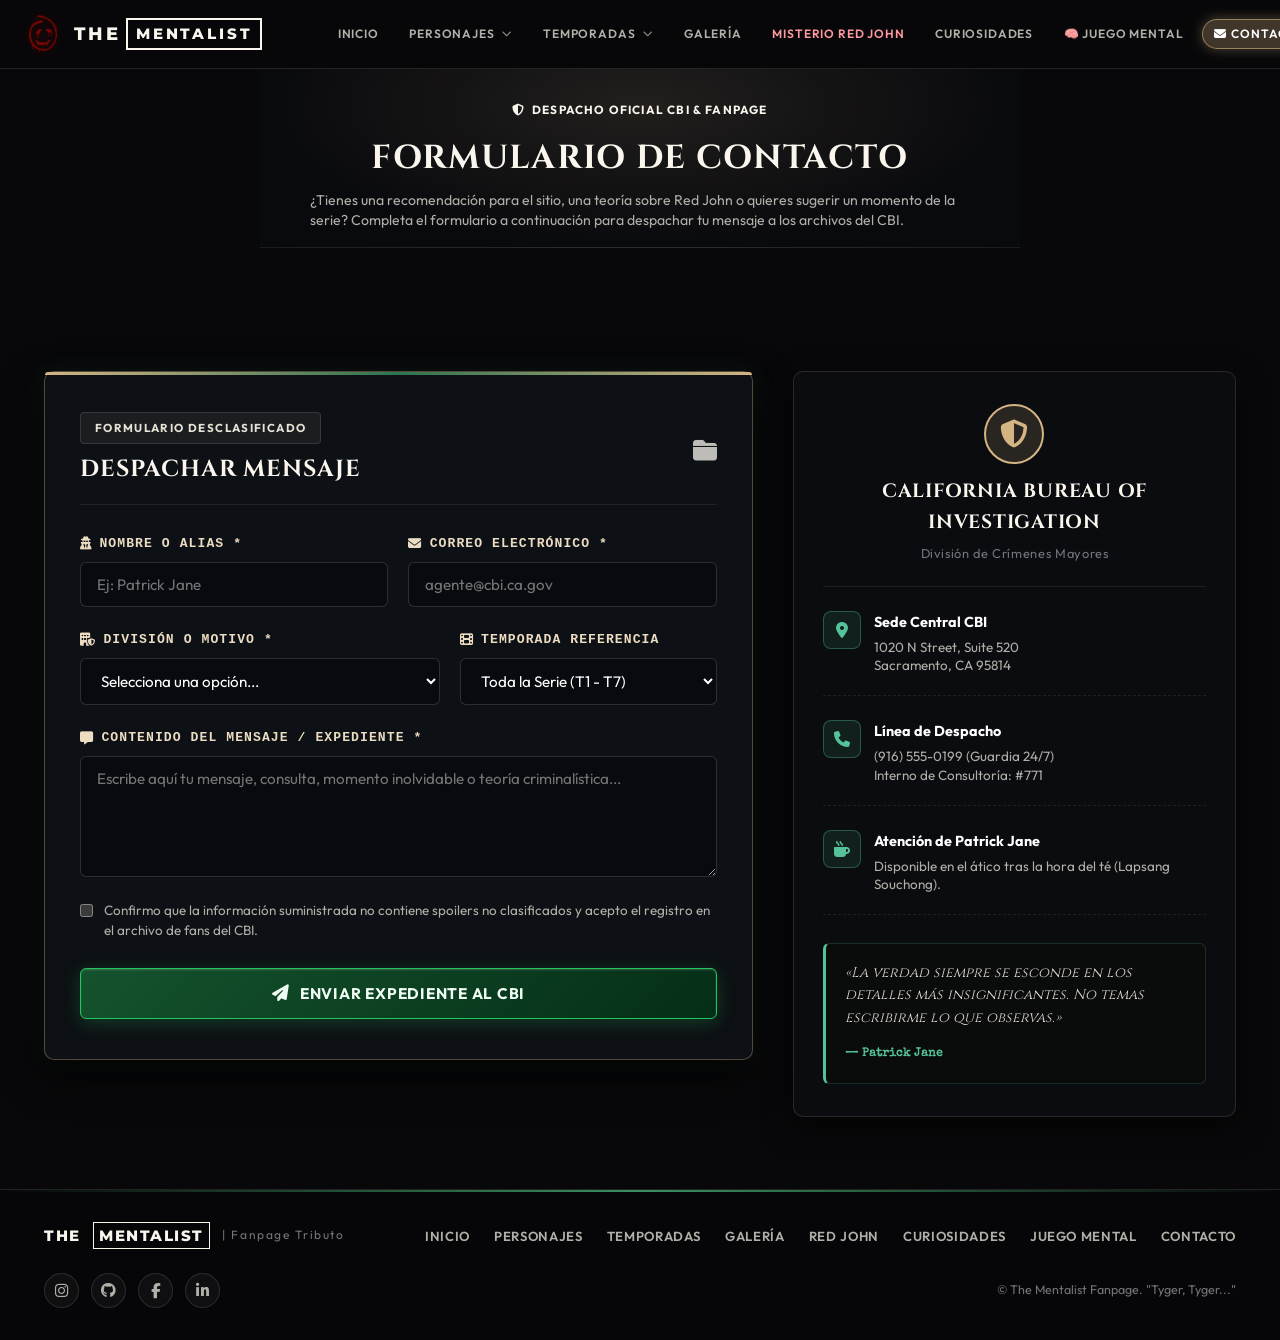
==== commit 581d527e: "modificacion en tablero temporadas y sospechosos y rediseño del home" ====
--- a/contacto.html
+++ b/contacto.html
@@ -139,24 +139,217 @@
 
     .contact-success-banner {
       display: none;
-      background: rgba(46, 116, 80, 0.25);
-      border: 1px solid #55c299;
+      position: relative;
+      background: rgba(22, 101, 52, 0.22);
+      border: 1.5px solid #22c55e;
       border-radius: 8px;
-      padding: 1.25rem 1.5rem;
+      padding: 1.35rem 1.6rem;
       margin-bottom: 1.75rem;
-      color: #a7f3d0;
+      color: #bbf7d0;
       text-align: left;
+      overflow: hidden;
       animation: fadeIn 0.35s ease-out;
+      box-shadow: 0 4px 20px rgba(0, 0, 0, 0.4), inset 0 1px 1px rgba(255, 255, 255, 0.1);
     }
 
     .contact-success-banner.active {
       display: block;
+    }
+
+    /* Botón de Despacho Táctico CBI con Microanimaciones */
+    .btn-cbi-dispatch {
+      position: relative;
+      width: 100%;
+      display: inline-flex;
+      align-items: center;
+      justify-content: center;
+      gap: 0.65rem;
+      padding: 0.95rem 1.75rem;
+      font-size: 0.96rem;
+      font-weight: 700;
+      font-family: var(--font-body, sans-serif);
+      letter-spacing: 0.05em;
+      text-transform: uppercase;
+      color: #f0fdf4;
+      background: linear-gradient(135deg, #14532d 0%, #052e16 100%);
+      border: 1.5px solid #22c55e;
+      border-radius: 6px;
+      cursor: pointer;
+      overflow: hidden;
+      box-shadow: 0 4px 18px rgba(34, 197, 94, 0.25), inset 0 1px 2px rgba(255, 255, 255, 0.2);
+      transition: all 0.28s cubic-bezier(0.16, 1, 0.3, 1);
+    }
+
+    .btn-cbi-dispatch::before {
+      content: '';
+      position: absolute;
+      top: 0;
+      left: -100%;
+      width: 100%;
+      height: 100%;
+      background: linear-gradient(90deg, transparent, rgba(255, 255, 255, 0.22), transparent);
+      transition: left 0.65s ease;
+    }
+
+    .btn-cbi-dispatch:hover {
+      background: linear-gradient(135deg, #166534 0%, #0f3d20 100%);
+      border-color: #4ade80;
+      color: #ffffff;
+      transform: translateY(-2px);
+      box-shadow: 0 8px 25px rgba(34, 197, 94, 0.45), 0 0 16px rgba(74, 222, 128, 0.35);
+    }
+
+    .btn-cbi-dispatch:hover::before {
+      left: 100%;
+    }
+
+    .btn-dispatch-icon {
+      font-size: 1.05rem;
+      transition: transform 0.3s cubic-bezier(0.34, 1.56, 0.64, 1);
+    }
+
+    .btn-cbi-dispatch:hover .btn-dispatch-icon {
+      transform: translateX(4px) translateY(-2px) rotate(-14deg);
+    }
+
+    .btn-cbi-dispatch:active {
+      transform: translateY(0);
+      box-shadow: 0 3px 10px rgba(34, 197, 94, 0.3);
+    }
+
+    /* Estado de Expediente Despachado / Verificado al Enviar */
+    .btn-cbi-dispatch.is-sent {
+      background: linear-gradient(135deg, #059669 0%, #047857 100%) !important;
+      border-color: #34d399 !important;
+      color: #ffffff !important;
+      box-shadow: 0 0 25px rgba(52, 211, 153, 0.55), inset 0 1px 2px rgba(255, 255, 255, 0.3) !important;
+      cursor: default;
+      pointer-events: none;
+      animation: pulseSent 2.2s infinite ease-in-out;
+    }
+
+    @keyframes pulseSent {
+      0%, 100% { box-shadow: 0 0 16px rgba(52, 211, 153, 0.4); }
+      50% { box-shadow: 0 0 30px rgba(52, 211, 153, 0.8); }
+    }
+
+    /* Sello Circular Policial CBI (Animated Police/Postal Round Stamp) */
+    .cbi-round-stamp {
+      position: absolute;
+      top: 50%;
+      right: 25px;
+      width: 130px;
+      height: 130px;
+      margin-top: -65px;
+      border-radius: 50%;
+      border: 3px dashed #b91c1c;
+      display: flex;
+      align-items: center;
+      justify-content: center;
+      pointer-events: none;
+      opacity: 0;
+      z-index: 10;
+      box-shadow: 0 0 12px rgba(185, 28, 28, 0.3);
+      transform: rotate(-14deg) scale(0);
+    }
+
+    .contact-success-banner.active .cbi-round-stamp {
+      animation: stampImpact 0.55s cubic-bezier(0.18, 0.89, 0.32, 1.28) 0.1s forwards;
+    }
+
+    @keyframes stampImpact {
+      0% {
+        opacity: 0;
+        transform: scale(2.8) rotate(-35deg);
+        filter: blur(5px);
+      }
+      60% {
+        opacity: 0.95;
+        transform: scale(0.92) rotate(-11deg);
+        filter: blur(0px);
+      }
+      80% {
+        transform: scale(1.05) rotate(-15deg);
+      }
+      100% {
+        opacity: 0.92;
+        transform: scale(1) rotate(-13deg);
+      }
+    }
+
+    .stamp-inner-border {
+      width: 114px;
+      height: 114px;
+      border-radius: 50%;
+      border: 2px solid #b91c1c;
+      display: flex;
+      flex-direction: column;
+      align-items: center;
+      justify-content: center;
+      text-align: center;
+      padding: 4px;
+      color: #b91c1c;
+      font-family: var(--font-typewriter, monospace);
+      background: rgba(185, 28, 28, 0.05);
+    }
+
+    .stamp-sub-top {
+      font-size: 0.44rem;
+      font-weight: 800;
+      letter-spacing: 0.05em;
+      line-height: 1.1;
+      text-transform: uppercase;
+    }
+
+    .stamp-stars {
+      font-size: 0.42rem;
+      color: #dc2626;
+      margin: 1px 0;
+      letter-spacing: 0.15em;
+    }
+
+    .stamp-title-main {
+      font-family: var(--font-display, serif);
+      font-size: 0.92rem;
+      font-weight: 900;
+      letter-spacing: 0.12em;
+      line-height: 1;
+      color: #991b1b;
+      border-top: 1.5px solid #b91c1c;
+      border-bottom: 1.5px solid #b91c1c;
+      padding: 2px 4px;
+      margin: 2px 0;
+      text-transform: uppercase;
+    }
+
+    .stamp-division {
+      font-size: 0.48rem;
+      font-weight: 800;
+      letter-spacing: 0.04em;
+      line-height: 1.1;
+    }
+
+    .stamp-sub-bottom {
+      font-size: 0.40rem;
+      font-weight: 700;
+      letter-spacing: 0.04em;
+      text-transform: uppercase;
     }
 
     @media (max-width: 900px) {
       .contact-layout-grid {
         grid-template-columns: 1fr;
         gap: 2rem;
+      }
+      .cbi-round-stamp {
+        position: static;
+        margin: 1rem auto 0;
+        width: 110px;
+        height: 110px;
+      }
+      .stamp-inner-border {
+        width: 96px;
+        height: 96px;
       }
     }
 
@@ -382,14 +575,23 @@
             <i class="fa-solid fa-folder-closed" style="color: var(--gold); font-size: 1.5rem; opacity: 0.75;"></i>
           </div>
 
-          <!-- Banner de éxito al enviar -->
+          <!-- Banner de éxito al enviar con Sello Circular Policial CBI -->
           <div class="contact-success-banner" id="contactSuccessBanner" role="status" aria-live="polite">
-            <div style="display: flex; align-items: center; gap: 0.65rem; margin-bottom: 0.4rem;">
-              <i class="fa-solid fa-circle-check" style="font-size: 1.2rem; color: #55c299;"></i>
-              <strong style="font-size: 1rem; color: #fff;">¡Expediente Despachado con Éxito!</strong>
-            </div>
-            <p style="font-size: 0.88rem; margin: 0; line-height: 1.5;">
-              Tu mensaje ha sido registrado en la base de datos del CBI bajo el radicado <strong>#CBI-<span id="registrationNumber">8492</span></strong>. Teresa Lisbon y el equipo te responderán pronto.
+            <div class="cbi-round-stamp" id="cbiRoundStamp" aria-hidden="true">
+              <div class="stamp-inner-border">
+                <div class="stamp-sub-top">CALIFORNIA BUREAU OF INVESTIGATION</div>
+                <div class="stamp-stars"><i class="fa-solid fa-star"></i> <i class="fa-solid fa-star"></i> <i class="fa-solid fa-star"></i></div>
+                <div class="stamp-title-main">DESPACHADO</div>
+                <div class="stamp-division">EVIDENCE #CBI-<span id="stampIdNumber">8492</span></div>
+                <div class="stamp-sub-bottom">SACRAMENTO HEADQUARTERS</div>
+              </div>
+            </div>
+            <div style="display: flex; align-items: center; gap: 0.65rem; margin-bottom: 0.4rem; position: relative; z-index: 2;">
+              <i class="fa-solid fa-circle-check" style="font-size: 1.25rem; color: #55c299;"></i>
+              <strong style="font-size: 1.05rem; color: #fff;">¡Expediente Despachado con Éxito!</strong>
+            </div>
+            <p style="font-size: 0.88rem; margin: 0; line-height: 1.5; position: relative; z-index: 2; max-width: 440px;">
+              Tu mensaje ha sido registrado en la base de datos del CBI bajo el radicado oficial <strong>#CBI-<span id="registrationNumber">8492</span></strong>. Teresa Lisbon y la brigada de Crímenes Mayores han recibido el archivo.
             </p>
           </div>
 
@@ -460,10 +662,10 @@
               </label>
             </div>
 
-            <!-- Botón de Envío -->
-            <button type="submit" class="btn btn-primary" id="contactSubmitBtn" style="width: 100%; justify-content: center; padding: 0.85rem 1.5rem; font-size: 0.95rem;">
-              <i class="fa-solid fa-paper-plane" style="margin-right: 0.4rem;"></i>
-              <span>Enviar Expediente al CBI</span>
+            <!-- Botón de Envío Táctico CBI con Microanimaciones -->
+            <button type="submit" class="btn-cbi-dispatch" id="contactSubmitBtn">
+              <i class="fa-solid fa-paper-plane btn-dispatch-icon"></i>
+              <span class="btn-dispatch-text">Enviar Expediente al CBI</span>
             </button>
           </form>
         </section>
@@ -553,16 +755,16 @@
       </ul>
 
       <div class="footer-social-links">
-        <a href="https://instagram.com" target="_blank" rel="noopener noreferrer" class="social-icon" aria-label="Instagram" title="Instagram">
+        <a href="https://www.instagram.com/lucass_cobanera/" target="_blank" rel="noopener noreferrer" class="social-icon" aria-label="Instagram" title="Instagram">
           <i class="fa-brands fa-instagram"></i>
         </a>
-        <a href="https://github.com" target="_blank" rel="noopener noreferrer" class="social-icon" aria-label="GitHub" title="GitHub">
+        <a href="https://github.com/LucasCobanera" target="_blank" rel="noopener noreferrer" class="social-icon" aria-label="GitHub" title="GitHub">
           <i class="fa-brands fa-github"></i>
         </a>
-        <a href="https://facebook.com" target="_blank" rel="noopener noreferrer" class="social-icon" aria-label="Facebook" title="Facebook">
+        <a href="https://www.facebook.com/lucas.cobanera.9" target="_blank" rel="noopener noreferrer" class="social-icon" aria-label="Facebook" title="Facebook">
           <i class="fa-brands fa-facebook-f"></i>
         </a>
-        <a href="https://linkedin.com" target="_blank" rel="noopener noreferrer" class="social-icon" aria-label="LinkedIn" title="LinkedIn">
+        <a href="https://www.linkedin.com/in/lucas-cobanera-alucen-5aa892219/" target="_blank" rel="noopener noreferrer" class="social-icon" aria-label="LinkedIn" title="LinkedIn">
           <i class="fa-brands fa-linkedin-in"></i>
         </a>
       </div>
@@ -582,6 +784,19 @@
       const banner = document.getElementById('contactSuccessBanner');
       const regNum = document.getElementById('registrationNumber');
 
+      // Auto-selección desde parámetros de URL (?dept=momento&season=1, etc.)
+      try {
+        const urlParams = new URLSearchParams(window.location.search);
+        const deptParam = urlParams.get('dept') || urlParams.get('department');
+        if (deptParam && document.getElementById('contactDepartment')) {
+          document.getElementById('contactDepartment').value = deptParam;
+        }
+        const seasonParam = urlParams.get('season');
+        if (seasonParam && document.getElementById('contactSeason')) {
+          document.getElementById('contactSeason').value = seasonParam;
+        }
+      } catch (err) {}
+
       if (!form) return;
 
       form.addEventListener('submit', (e) => {
@@ -602,8 +817,17 @@
         // Generar número de registro dinámico
         const randomId = Math.floor(1000 + Math.random() * 9000);
         if (regNum) regNum.textContent = randomId;
-
-        // Mostrar banner de éxito y resetear formulario
+        const stampId = document.getElementById('stampIdNumber');
+        if (stampId) stampId.textContent = randomId;
+
+        // Activar estado verificado en el botón de despacho
+        const submitBtn = document.getElementById('contactSubmitBtn');
+        if (submitBtn) {
+          submitBtn.classList.add('is-sent');
+          submitBtn.innerHTML = '<i class="fa-solid fa-circle-check btn-dispatch-icon"></i> <span class="btn-dispatch-text">✓ EXPEDIENTE DESPACHADO AL CBI</span>';
+        }
+
+        // Mostrar banner de éxito con sello policial animado
         if (banner) {
           banner.classList.add('active');
           banner.scrollIntoView({ behavior: 'smooth', block: 'nearest' });
--- a/css/components.css
+++ b/css/components.css
@@ -1532,551 +1532,6 @@
 }
 
 /* ==========================================================================
-   COMPONENTE GLOBAL: BOTÓN FLOTANTE & MODAL FORMULARIO OFICIAL CBI
-   Contacto, Recomendaciones y Envío de Mejores Momentos por Fans
-   ========================================================================== */
-
-/* 1. Botón Flotante con Sello Oficial CBI */
-.cbi-dispatch-btn {
-  position: fixed;
-  bottom: 24px;
-  right: 24px;
-  z-index: 990;
-  display: flex;
-  align-items: center;
-  gap: 0.65rem;
-  background: linear-gradient(135deg, #101015 0%, #171822 100%);
-  border: 1.5px solid rgba(85, 194, 153, 0.45);
-  border-radius: 30px;
-  padding: 0.6rem 1.15rem 0.6rem 0.85rem;
-  color: var(--cream-pure);
-  cursor: pointer;
-  box-shadow: 0 10px 30px rgba(0, 0, 0, 0.7), 0 0 18px rgba(46, 116, 80, 0.35);
-  transition: all 0.3s cubic-bezier(0.2, 1, 0.3, 1);
-  backdrop-filter: blur(10px);
-  -webkit-backdrop-filter: blur(10px);
-}
-
-.cbi-dispatch-btn:hover {
-  transform: translateY(-3px) scale(1.03);
-  border-color: var(--green-bright);
-  box-shadow: 0 14px 35px rgba(0, 0, 0, 0.85), 0 0 25px rgba(85, 194, 153, 0.55);
-}
-
-.dispatch-badge-icon {
-  width: 32px;
-  height: 32px;
-  border-radius: 50%;
-  background: radial-gradient(circle, rgba(85, 194, 153, 0.3) 0%, rgba(46, 116, 80, 0.8) 100%);
-  border: 1px solid var(--green-bright);
-  display: flex;
-  align-items: center;
-  justify-content: center;
-  font-size: 1.05rem;
-  box-shadow: 0 0 10px rgba(85, 194, 153, 0.4);
-  flex-shrink: 0;
-}
-
-.dispatch-btn-text {
-  display: flex;
-  flex-direction: column;
-  align-items: flex-start;
-  line-height: 1.15;
-}
-
-.dispatch-tag {
-  font-family: var(--font-typewriter);
-  font-size: 0.62rem;
-  font-weight: 700;
-  color: var(--green-bright);
-  letter-spacing: 0.1em;
-  text-transform: uppercase;
-}
-
-.dispatch-label {
-  font-family: var(--font-body);
-  font-size: 0.82rem;
-  font-weight: 700;
-  color: var(--cream-pure);
-}
-
-/* 2. Modal Oficial del CBI */
-body.cbi-modal-open {
-  overflow: hidden;
-}
-
-.cbi-modal-overlay {
-  position: fixed;
-  inset: 0;
-  z-index: 1060;
-  background: rgba(8, 8, 10, 0.85);
-  backdrop-filter: blur(12px);
-  -webkit-backdrop-filter: blur(12px);
-  display: flex;
-  align-items: center;
-  justify-content: center;
-  padding: 1.5rem;
-  opacity: 0;
-  pointer-events: none;
-  transition: opacity 0.3s ease;
-}
-
-.cbi-modal-overlay.active {
-  opacity: 1;
-  pointer-events: auto;
-}
-
-.cbi-modal {
-  box-sizing: border-box;
-  width: 100%;
-  max-width: 620px;
-  max-height: 90vh;
-  overflow-y: auto;
-  overflow-x: hidden;
-  background: #111116;
-  border: 1px solid rgba(85, 194, 153, 0.35);
-  border-radius: 14px;
-  box-shadow: 0 25px 60px rgba(0, 0, 0, 0.9), 0 0 30px rgba(46, 116, 80, 0.25);
-  transform: scale(0.94);
-  transition: transform 0.35s cubic-bezier(0.16, 1, 0.3, 1);
-  position: relative;
-  display: flex;
-  flex-direction: column;
-}
-
-.cbi-modal-overlay.active .cbi-modal {
-  transform: scale(1);
-}
-
-/* Cabecera del Expediente */
-.cbi-modal-header {
-  padding: 1.25rem 1.75rem;
-  background: rgba(18, 18, 26, 0.95);
-  border-bottom: 1px solid rgba(250, 246, 238, 0.12);
-  display: flex;
-  align-items: center;
-  justify-content: space-between;
-}
-
-.cbi-header-left {
-  display: flex;
-  align-items: center;
-  gap: 0.75rem;
-}
-
-.cbi-header-seal {
-  width: 38px;
-  height: 38px;
-  border-radius: 50%;
-  border: 1.5px dashed var(--green-bright);
-  display: flex;
-  align-items: center;
-  justify-content: center;
-  font-size: 1.25rem;
-  background: rgba(46, 116, 80, 0.15);
-}
-
-.cbi-header-titles {
-  display: flex;
-  flex-direction: column;
-}
-
-.cbi-agency-sub {
-  font-family: var(--font-typewriter);
-  font-size: 0.65rem;
-  font-weight: 700;
-  letter-spacing: 0.14em;
-  color: var(--green-bright);
-  text-transform: uppercase;
-}
-
-.cbi-modal-title {
-  font-family: var(--font-display);
-  font-size: 1.2rem;
-  font-weight: 700;
-  color: var(--cream-pure);
-}
-
-.cbi-modal-close {
-  background: rgba(255, 255, 255, 0.06);
-  border: 1px solid rgba(250, 246, 238, 0.15);
-  color: var(--cream-muted);
-  width: 32px;
-  height: 32px;
-  border-radius: 50%;
-  display: flex;
-  align-items: center;
-  justify-content: center;
-  cursor: pointer;
-  font-size: 1.2rem;
-  transition: all var(--transition-fast);
-}
-
-.cbi-modal-close:hover {
-  background: #800817;
-  border-color: #c1121f;
-  color: #fff;
-  transform: rotate(90deg);
-}
-
-/* Eslogan temático de Patrick Jane */
-.cbi-slogan-box {
-  padding: 1.15rem 1.75rem;
-  background: rgba(26, 26, 36, 0.5);
-  border-bottom: 1px solid rgba(250, 246, 238, 0.08);
-  border-left: 4px solid var(--green-bright);
-}
-
-.cbi-slogan-text {
-  font-family: var(--font-display);
-  font-size: 0.95rem;
-  color: var(--cream-pure);
-  font-style: italic;
-  line-height: 1.5;
-}
-
-/* Selector de Tipo de Envío (Switch Pills) */
-.cbi-type-switch {
-  display: flex;
-  padding: 1.15rem 1.75rem 0.25rem 1.75rem;
-  gap: 0.75rem;
-}
-
-.cbi-switch-btn {
-  flex: 1;
-  display: flex;
-  align-items: center;
-  justify-content: center;
-  gap: 0.5rem;
-  padding: 0.75rem 1rem;
-  background: rgba(255, 255, 255, 0.04);
-  border: 1px solid rgba(250, 246, 238, 0.12);
-  border-radius: 8px;
-  color: var(--text-secondary);
-  font-family: var(--font-body);
-  font-size: 0.88rem;
-  font-weight: 700;
-  cursor: pointer;
-  transition: all var(--transition-fast);
-}
-
-.cbi-switch-btn:hover {
-  background: rgba(255, 255, 255, 0.08);
-  color: var(--cream-pure);
-}
-
-.cbi-switch-btn.active {
-  background: rgba(46, 116, 80, 0.25);
-  border-color: var(--green-bright);
-  color: var(--cream-pure);
-  box-shadow: 0 0 15px rgba(67, 197, 142, 0.25);
-}
-
-/* Formulario */
-.cbi-form-body {
-  padding: 1.25rem 1.75rem 1.75rem 1.75rem;
-}
-
-.cbi-form {
-  display: flex;
-  flex-direction: column;
-  gap: 1.15rem;
-}
-
-.cbi-field-group {
-  box-sizing: border-box;
-  display: flex;
-  flex-direction: column;
-  gap: 0.4rem;
-  width: 100%;
-  min-width: 0;
-}
-
-.cbi-field-group.flex-1 {
-  flex: 1;
-}
-
-.cbi-field-group.flex-1-4 {
-  flex: 1.4;
-}
-
-.cbi-field-row {
-  box-sizing: border-box;
-  display: flex;
-  gap: 1rem;
-  width: 100%;
-  min-width: 0;
-}
-
-@media (max-width: 768px) {
-  .cbi-field-row {
-    flex-direction: column;
-  }
-}
-
-.cbi-field-label {
-  font-family: var(--font-body);
-  font-size: 0.78rem;
-  font-weight: 700;
-  color: var(--cream-muted);
-  letter-spacing: 0.05em;
-  text-transform: uppercase;
-  text-align: left;
-}
-
-.cbi-field-label .required {
-  color: #ff6b7b;
-}
-
-.cbi-input {
-  box-sizing: border-box;
-  width: 100%;
-  max-width: 100%;
-  background: rgba(22, 22, 30, 0.85);
-  border: 1px solid rgba(250, 246, 238, 0.15);
-  border-radius: 6px;
-  padding: 0.75rem 1rem;
-  color: var(--cream-pure);
-  font-family: var(--font-body);
-  font-size: 0.95rem;
-  outline: none;
-  transition: all var(--transition-fast);
-}
-
-.cbi-input:focus {
-  border-color: var(--green-bright);
-  background: rgba(28, 28, 40, 0.95);
-  box-shadow: 0 0 12px rgba(85, 194, 153, 0.3);
-}
-
-.cbi-input::placeholder {
-  color: var(--text-muted);
-  font-style: italic;
-  font-size: 0.86rem;
-}
-
-.cbi-select {
-  cursor: pointer;
-  appearance: auto;
-}
-
-.cbi-select option {
-  background: #111116;
-  color: #faf6ee;
-}
-
-.cbi-textarea {
-  resize: vertical;
-  min-height: 95px;
-  line-height: 1.5;
-}
-
-.cbi-char-counter {
-  font-family: var(--font-typewriter);
-  font-size: 0.72rem;
-  color: var(--text-muted);
-  text-align: right;
-  margin-top: 0.2rem;
-}
-
-/* Botón Sello de Tinta Oficial */
-.cbi-submit-btn {
-  box-sizing: border-box;
-  display: flex;
-  align-items: center;
-  justify-content: center;
-  gap: 0.65rem;
-  width: 100%;
-  max-width: 100%;
-  background: linear-gradient(135deg, var(--green-forest) 0%, #1b4b32 100%);
-  border: 1.5px solid var(--green-bright);
-  border-radius: 6px;
-  padding: 0.9rem 1.5rem;
-  color: var(--cream-pure);
-  font-family: var(--font-display);
-  font-size: 0.95rem;
-  font-weight: 700;
-  letter-spacing: 0.08em;
-  text-transform: uppercase;
-  cursor: pointer;
-  box-shadow: 0 4px 18px rgba(46, 116, 80, 0.35);
-  transition: all var(--transition-fast);
-}
-
-.cbi-submit-btn:hover {
-  background: linear-gradient(135deg, #388a5f 0%, #226141 100%);
-  box-shadow: 0 6px 24px rgba(85, 194, 153, 0.5);
-  transform: translateY(-2px);
-}
-
-.cbi-submit-btn:active {
-  transform: translateY(1px);
-}
-
-.cbi-submit-btn.success {
-  background: #174e30;
-  border-color: #55c299;
-}
-
-.cbi-alert {
-  display: none;
-  font-family: var(--font-body);
-  font-size: 0.88rem;
-  padding: 0.75rem 1rem;
-  border-radius: 6px;
-  line-height: 1.4;
-  margin-top: 0.5rem;
-}
-
-.cbi-alert.show {
-  display: block;
-  animation: fadeInAlert 0.3s ease;
-}
-
-@keyframes fadeInAlert {
-  from {
-    opacity: 0;
-    transform: translateY(-4px);
-  }
-
-  to {
-    opacity: 1;
-    transform: translateY(0);
-  }
-}
-
-.cbi-alert.alert-success {
-  background: rgba(46, 116, 80, 0.25);
-  border: 1px solid var(--green-bright);
-  color: #6ee7b7;
-}
-
-.cbi-alert.alert-error {
-  background: rgba(128, 8, 23, 0.3);
-  border: 1px solid #ff4757;
-  color: #ff999f;
-}
-
-/* ==========================================================================
-   ADAPTABILIDAD MÓVIL: DESPACHO Y FORMULARIO CBI
-   ========================================================================== */
-@media (max-width: 768px) {
-  .cbi-modal-overlay {
-    padding: 0.5rem !important;
-  }
-
-  .cbi-modal {
-    width: 100% !important;
-    max-width: 100% !important;
-    max-height: 94vh !important;
-    margin: auto !important;
-    border-radius: 10px !important;
-    overflow-x: hidden !important;
-  }
-
-  .cbi-modal-header {
-    padding: 0.85rem 1rem !important;
-    gap: 0.5rem !important;
-  }
-
-  .cbi-header-left {
-    min-width: 0 !important;
-    flex: 1 !important;
-  }
-
-  .cbi-header-titles {
-    min-width: 0 !important;
-  }
-
-  .cbi-agency-sub {
-    font-size: 0.6rem !important;
-    letter-spacing: 0.08em !important;
-    white-space: nowrap !important;
-    overflow: hidden !important;
-    text-overflow: ellipsis !important;
-  }
-
-  .cbi-modal-title {
-    font-size: 1.05rem !important;
-  }
-
-  .cbi-modal-close {
-    flex-shrink: 0 !important;
-  }
-
-  .cbi-slogan-box {
-    padding: 0.75rem 1rem !important;
-  }
-
-  .cbi-slogan-text {
-    font-size: 0.82rem !important;
-    line-height: 1.45 !important;
-    text-align: left !important;
-  }
-
-  .cbi-type-switch {
-    flex-direction: column !important;
-    padding: 0.75rem 1rem 0.25rem !important;
-    gap: 0.5rem !important;
-  }
-
-  .cbi-switch-btn {
-    width: 100% !important;
-    padding: 0.65rem 0.85rem !important;
-    font-size: 0.82rem !important;
-    justify-content: flex-start !important;
-  }
-
-  .cbi-form-body {
-    padding: 0.85rem 1rem 1.25rem !important;
-  }
-
-  .cbi-field-row {
-    flex-direction: column !important;
-    gap: 0.85rem !important;
-  }
-
-  .cbi-field-group {
-    width: 100% !important;
-    flex: none !important;
-  }
-
-  .cbi-input {
-    width: 100% !important;
-    box-sizing: border-box !important;
-    font-size: 0.9rem !important;
-    padding: 0.65rem 0.85rem !important;
-  }
-
-  .cbi-submit-btn {
-    padding: 0.8rem 1rem !important;
-    font-size: 0.88rem !important;
-  }
-
-  /* Botón Flotante CBI en Móvil */
-  .cbi-dispatch-btn {
-    bottom: 14px !important;
-    right: 14px !important;
-    padding: 0.45rem 0.85rem 0.45rem 0.55rem !important;
-    border-radius: 24px !important;
-  }
-
-  .dispatch-badge-icon {
-    width: 28px !important;
-    height: 28px !important;
-    font-size: 0.9rem !important;
-  }
-
-  .dispatch-tag {
-    font-size: 0.58rem !important;
-  }
-
-  .dispatch-label {
-    font-size: 0.75rem !important;
-  }
-}
-
-/* ==========================================================================
    SECCIÓN DE MEJORES MOMENTOS EN TEMPORADAS (temporadas.html)
    ========================================================================== */
 .fan-moments-section {
--- a/css/pages.css
+++ b/css/pages.css
@@ -1622,22 +1622,48 @@
 /* --------------------------------------------------------------------------
    TEMPORADAS (temporadas.html)
    -------------------------------------------------------------------------- */
+/* Barra fija de navegación de temporadas al desplazarse */
+.seasons-sticky-bar-wrap {
+  position: sticky;
+  top: 68px;
+  z-index: 140;
+  width: 100%;
+  background: rgba(10, 12, 16, 0.90);
+  backdrop-filter: blur(14px);
+  -webkit-backdrop-filter: blur(14px);
+  border-bottom: 1px solid rgba(255, 255, 255, 0.09);
+  box-shadow: 0 4px 20px rgba(0, 0, 0, 0.5);
+  padding: 0.75rem 1rem;
+  transition: background 0.3s ease, border-color 0.3s ease, box-shadow 0.3s ease, padding 0.3s ease;
+}
+
+.seasons-sticky-bar-wrap.is-stuck {
+  background: rgba(8, 10, 14, 0.97);
+  border-bottom-color: rgba(46, 125, 50, 0.5);
+  box-shadow: 0 10px 30px rgba(0, 0, 0, 0.88), 0 0 16px rgba(46, 125, 50, 0.2);
+  padding: 0.55rem 1rem;
+}
+
+.seasons-sticky-bar-container {
+  display: flex;
+  justify-content: center;
+  align-items: center;
+}
+
 .seasons-controls {
   display: flex;
   justify-content: center;
   align-items: center;
   flex-wrap: wrap;
-  gap: 1rem;
+  gap: 0.85rem;
   width: 100%;
   max-width: 1050px;
-  background: rgba(14, 18, 24, 0.88);
-  backdrop-filter: blur(12px);
-  -webkit-backdrop-filter: blur(12px);
-  border: 1px solid rgba(255, 255, 255, 0.12);
+  background: transparent;
+  border: none;
   border-radius: 8px;
-  padding: 0.85rem 1.5rem;
-  margin: 0.5rem auto 0;
-  box-shadow: 0 10px 30px rgba(0, 0, 0, 0.75), 0 0 20px rgba(0, 0, 0, 0.5);
+  padding: 0;
+  margin: 0 auto;
+  box-shadow: none;
 }
 
 .seasons-nav-pills {
@@ -2300,11 +2326,59 @@
   background: rgba(128, 8, 23, 0.15);
   border: 1px solid var(--border-crimson);
   border-radius: 4px;
-  padding: 2.5rem;
+  padding: 2rem 2.5rem 2.5rem;
   text-align: center;
   position: relative;
   box-shadow: 0 0 40px rgba(128, 8, 23, 0.35);
   backdrop-filter: blur(10px);
+}
+
+.poem-header-row {
+  display: flex;
+  align-items: center;
+  justify-content: space-between;
+  flex-wrap: wrap;
+  gap: 0.75rem;
+  margin-bottom: 1.25rem;
+}
+
+.btn-poem-translate {
+  display: inline-flex;
+  align-items: center;
+  gap: 0.45rem;
+  font-family: var(--font-typewriter, monospace);
+  font-size: 0.78rem;
+  font-weight: 700;
+  text-transform: uppercase;
+  letter-spacing: 0.06em;
+  color: #ffb3b8;
+  background: rgba(128, 8, 23, 0.4);
+  border: 1px solid rgba(220, 20, 60, 0.45);
+  border-radius: 4px;
+  padding: 0.35rem 0.8rem;
+  cursor: pointer;
+  transition: all 0.25s ease;
+}
+
+.btn-poem-translate:hover {
+  background: rgba(220, 20, 60, 0.7);
+  color: #ffffff;
+  border-color: #ff4b60;
+  box-shadow: 0 0 12px rgba(220, 20, 60, 0.5);
+  transform: translateY(-1px);
+}
+
+.poem-text-content {
+  transition: opacity 0.3s ease, transform 0.3s ease;
+}
+
+.poem-text-content.fade-enter {
+  animation: poemFadeIn 0.35s ease forwards;
+}
+
+@keyframes poemFadeIn {
+  from { opacity: 0; transform: translateY(4px); }
+  to { opacity: 1; transform: translateY(0); }
 }
 
 .poem-box p {
@@ -2313,6 +2387,7 @@
   line-height: 1.9;
   color: #ffe6e8;
   letter-spacing: 0.05em;
+  margin: 0 0 0.5rem 0;
 }
 
 .poem-box cite {
@@ -2422,6 +2497,87 @@
   border-color: var(--crimson-bright);
   color: #fff;
   box-shadow: 0 4px 15px rgba(220, 20, 60, 0.35);
+}
+
+/* Controles de Zoom del Tablero de Evidencias */
+.board-zoom-controls {
+  display: inline-flex;
+  align-items: center;
+  gap: 0.35rem;
+  background: rgba(18, 20, 26, 0.9);
+  border: 1px solid rgba(220, 20, 60, 0.3);
+  border-radius: 30px;
+  padding: 0.28rem 0.65rem;
+  box-shadow: 0 4px 12px rgba(0, 0, 0, 0.4);
+}
+
+.zoom-controls-label {
+  font-size: 0.78rem;
+  font-weight: 700;
+  color: var(--cream-muted);
+  text-transform: uppercase;
+  letter-spacing: 0.05em;
+  margin-right: 0.2rem;
+  display: inline-flex;
+  align-items: center;
+  gap: 0.35rem;
+}
+
+.board-zoom-btn {
+  width: 28px;
+  height: 28px;
+  border-radius: 50%;
+  border: 1px solid rgba(255, 255, 255, 0.15);
+  background: rgba(40, 20, 25, 0.85);
+  color: var(--cream-pure);
+  font-size: 0.75rem;
+  display: inline-flex;
+  align-items: center;
+  justify-content: center;
+  cursor: pointer;
+  transition: all 0.2s ease;
+}
+
+.board-zoom-btn:hover:not(:disabled) {
+  background: var(--crimson-bright);
+  border-color: #ff6b7d;
+  color: #ffffff;
+  transform: scale(1.08);
+  box-shadow: 0 0 8px rgba(220, 20, 60, 0.6);
+}
+
+.board-zoom-btn:disabled {
+  opacity: 0.35;
+  cursor: not-allowed;
+  transform: none;
+}
+
+.board-zoom-badge {
+  font-family: var(--font-typewriter, monospace);
+  font-size: 0.78rem;
+  font-weight: 700;
+  color: #ffb3b8;
+  min-width: 44px;
+  text-align: center;
+  padding: 0.1rem 0.3rem;
+  background: rgba(10, 10, 14, 0.6);
+  border-radius: 4px;
+  border: 1px solid rgba(220, 20, 60, 0.2);
+  cursor: pointer;
+  user-select: none;
+}
+
+.board-zoom-badge:hover {
+  border-color: var(--crimson-bright);
+  color: #ffffff;
+}
+
+.board-zoom-btn.btn-zoom-reset {
+  width: auto;
+  border-radius: 14px;
+  padding: 0 0.55rem;
+  font-size: 0.72rem;
+  gap: 0.25rem;
 }
 
 /* Botón para restablecer la disposición del tablero interactivo */
@@ -2458,7 +2614,6 @@
 }
 
 /* Leyenda interactiva */
-/* Leyenda interactiva */
 .board-interaction-legend {
   text-align: center;
   font-size: 0.82rem;
@@ -2666,15 +2821,53 @@
 .note-theme-amber .shelf-note-cta { color: #874600; }
 
 /* ==========================================================================
-   CONTENEDOR DEL TABLERO DE CORCHO (PANORÁMICO COMPACTO)
+   CONTENEDOR DEL TABLERO DE CORCHO (PANORÁMICO COMPACTO) CON ZOOM
    ========================================================================== */
+.evidence-board-zoom-wrapper {
+  width: 100%;
+  overflow-x: auto;
+  overflow-y: hidden;
+  padding: 0.5rem 0 1.5rem;
+  scrollbar-width: thin;
+  scrollbar-color: var(--crimson-bright) rgba(20, 20, 30, 0.6);
+  -webkit-overflow-scrolling: touch;
+}
+
+.evidence-board-zoom-wrapper::-webkit-scrollbar {
+  height: 8px;
+}
+
+.evidence-board-zoom-wrapper::-webkit-scrollbar-track {
+  background: rgba(20, 20, 30, 0.6);
+  border-radius: 4px;
+}
+
+.evidence-board-zoom-wrapper::-webkit-scrollbar-thumb {
+  background: var(--crimson-bright);
+  border-radius: 4px;
+}
+
+.evidence-board-scaler {
+  transition: width 0.25s cubic-bezier(0.2, 0, 0, 1), height 0.25s cubic-bezier(0.2, 0, 0, 1);
+  display: block;
+  transform-origin: top left;
+}
+
 .evidence-cork-board {
   position: relative;
-  background: radial-gradient(ellipse at 50% 35%, #2a1b14 0%, #170e0a 75%, #0d0705 100%);
-  border: 10px solid #1a110a;
-  border-radius: 10px;
+  transform-origin: top left;
+  transition: transform 0.25s cubic-bezier(0.2, 0, 0, 1);
+  /* Pizarrón magnético de investigación policial (FBI / CBI dry-erase board) */
+  background:
+    radial-gradient(circle at 12px 12px, rgba(148, 163, 184, 0.25) 1.5px, transparent 1.5px),
+    linear-gradient(135deg, #f8fafc 0%, #edf2f7 50%, #e2e8f0 100%);
+  background-size: 24px 24px, 100% 100%;
+  border: 12px solid #334155;
+  border-image: linear-gradient(135deg, #64748b 0%, #334155 40%, #1e293b 100%) 12;
+  border-radius: 8px;
   box-shadow:
-    inset 0 0 50px rgba(0, 0, 0, 0.92),
+    inset 0 0 45px rgba(100, 116, 139, 0.25),
+    inset 0 3px 6px rgba(255, 255, 255, 0.9),
     0 25px 60px rgba(0, 0, 0, 0.85);
   padding: 2.5rem 1.6rem 2.8rem;
   overflow: hidden;
@@ -2696,17 +2889,19 @@
 
 .board-threads-layer path {
   fill: none;
-  stroke: #df1b34;
-  stroke-width: 2.2px;
+  stroke: #c81e32;
+  stroke-width: 2.4px;
   stroke-linecap: round;
-  opacity: 0.65;
+  opacity: 0.78;
+  filter: drop-shadow(0 2px 3px rgba(0, 0, 0, 0.35));
   transition: opacity 0.2s ease, stroke-width 0.2s ease, stroke 0.2s ease;
 }
 
 .board-threads-layer path.thread-highlighted {
   opacity: 1 !important;
-  stroke-width: 3.6px !important;
-  stroke: #ff2a44 !important;
+  stroke-width: 3.8px !important;
+  stroke: #dc2626 !important;
+  filter: drop-shadow(0 3px 6px rgba(220, 38, 38, 0.5)) !important;
 }
 
 .board-threads-layer path.thread-dimmed {
@@ -2754,20 +2949,20 @@
 .board-pins-grid {
   display: grid;
   grid-template-columns: repeat(auto-fit, minmax(210px, 1fr));
-  gap: 2rem 1.5rem;
+  gap: 2rem 1.6rem;
   position: relative;
   z-index: 3;
   align-items: center;
   justify-items: center;
-  max-width: 900px;
+  max-width: 920px;
   margin: 0 auto;
 }
 
 @media (min-width: 880px) {
   .board-pins-grid {
     grid-template-columns: repeat(3, 1fr);
-    max-width: 760px;
-    gap: 1.6rem 1.3rem;
+    max-width: 820px;
+    gap: 1.8rem 1.5rem;
   }
 
   /* Centra a Gale Bertram en la 3ª fila debajo de Red John */
@@ -2780,7 +2975,7 @@
 .board-pin-card {
   position: relative;
   width: 100%;
-  max-width: 185px;
+  max-width: 200px;
   margin: 0 auto;
   transition: transform 0.25s cubic-bezier(0.2, 0, 0, 1), box-shadow 0.25s ease, filter 0.25s ease, opacity 0.25s ease;
   will-change: transform;
@@ -2843,40 +3038,51 @@
   box-shadow: 0 0 25px rgba(220, 20, 60, 0.65), 0 12px 30px rgba(0, 0, 0, 0.9);
 }
 
-/* Fotografía Polaroid Vintage (Compacta, uniforme y sin deformaciones) */
+/* Ficha de Sospechoso con Renglones Rojos y Fotografía Ampliada */
 .polaroid-frame {
-  background: #f7f4ed;
-  padding: 7px 7px 7px;
-  border-radius: 2px;
+  background-color: #fbf9f4;
+  /* Papel de libreta policial con renglones rojos */
+  background-image: repeating-linear-gradient(
+    to bottom,
+    transparent 0px,
+    transparent 23px,
+    rgba(220, 38, 38, 0.22) 23px,
+    rgba(220, 38, 38, 0.22) 24px
+  );
+  background-size: 100% 24px;
+  background-position: 0 0;
+  padding: 8px 8px 10px;
+  border: 1px solid #d4cdc3;
+  border-radius: 4px;
   box-shadow:
-    0 8px 20px rgba(0, 0, 0, 0.65),
-    0 1px 3px rgba(0, 0, 0, 0.4);
+    0 10px 24px rgba(0, 0, 0, 0.25),
+    0 2px 6px rgba(0, 0, 0, 0.18);
   color: #1a1a1a;
   width: 100%;
-  max-width: 185px;
-  height: 206px; /* Altura fija uniforme para todo el tablero */
+  max-width: 200px;
+  height: 260px; /* Altura uniforme y equilibrada */
   box-sizing: border-box;
   display: flex;
   flex-direction: column;
   justify-content: space-between;
   margin: 0 auto;
   text-align: center;
-  transition: box-shadow 0.25s ease;
-}
-
-/* Contenedor de Imagen de Polaroid */
+  transition: box-shadow 0.25s ease, border-color 0.25s ease;
+}
+
+/* Contenedor de Imagen de Sospechoso (Ampliado y Prominente) */
 .polaroid-img-wrap {
   position: relative;
-  width: 82px;
-  height: 90px;
+  width: 100%;
+  height: 125px; /* Foto visible y de mayor tamaño */
   margin: 0 auto;
-  background: #111;
+  background: #0f172a;
   overflow: hidden;
-  border: 1px solid rgba(0, 0, 0, 0.18);
+  border: 1px solid rgba(0, 0, 0, 0.25);
   display: flex;
   align-items: center;
   justify-content: center;
-  border-radius: 2px;
+  border-radius: 3px;
 }
 
 .polaroid-img {
@@ -2886,12 +3092,12 @@
   object-position: center top;
   margin: 0 auto;
   display: block;
-  filter: contrast(1.05) brightness(0.95);
+  filter: contrast(1.05) brightness(0.96);
   transition: transform 0.35s ease;
 }
 
 .board-pin-card:hover .polaroid-img {
-  transform: scale(1.06);
+  transform: scale(1.05);
 }
 
 .pin-badge-status {
@@ -2913,64 +3119,77 @@
 
 .polaroid-name {
   font-family: var(--font-display, serif);
-  font-size: 0.94rem;
-  color: #111827;
-  font-weight: 700;
-  margin: 0 0 0.1rem 0;
+  font-size: 0.96rem;
+  color: #0f172a;
+  font-weight: 800;
+  margin: 0 0 0.15rem 0;
   text-align: center;
   letter-spacing: 0.02em;
+  line-height: 1.2;
 }
 
 .polaroid-role {
   font-family: var(--font-typewriter, monospace);
-  font-size: 0.62rem;
-  color: #8b1122;
+  font-size: 0.65rem;
+  color: #991b1b;
   font-weight: 700;
   text-transform: uppercase;
   letter-spacing: 0.04em;
   margin: 0;
   text-align: center;
-}
-
-/* Botón indicador para abrir expediente clasificado */
+  line-height: 1.25;
+}
+
+/* Botón estilizado para abrir expediente clasificado */
 .card-expand-hint {
-  display: inline-flex;
+  display: flex;
   align-items: center;
   justify-content: center;
-  gap: 0.4rem;
-  font-size: 0.60rem;
+  gap: 0.45rem;
+  font-size: 0.68rem;
   font-family: var(--font-typewriter, monospace);
-  color: #8b2535;
+  color: #ffffff;
+  background: #991b1b;
+  border: 1px solid #7f1d1d;
+  border-radius: 4px;
   font-weight: 700;
-  margin-top: 0.2rem;
-  padding-top: 0.2rem;
-  border-top: 1px dashed rgba(0, 0, 0, 0.15);
+  margin-top: 0.35rem;
+  padding: 0.38rem 0.5rem;
   text-transform: uppercase;
-  letter-spacing: 0.04em;
-  transition: color 0.2s ease, gap 0.2s ease;
+  letter-spacing: 0.05em;
+  box-shadow: 0 2px 5px rgba(0, 0, 0, 0.25);
+  transition: all 0.2s ease;
   user-select: none;
   cursor: pointer;
   width: 100%;
+  box-sizing: border-box;
 }
 
 .board-pin-card:hover .card-expand-hint {
-  color: var(--crimson-bright);
-  gap: 0.6rem;
+  background: #b91c1c;
+  box-shadow: 0 4px 10px rgba(185, 28, 28, 0.4);
+  gap: 0.65rem;
+  transform: translateY(-1px);
 }
 
 .card-expand-hint i {
-  font-size: 0.60rem;
+  font-size: 0.65rem;
+  transition: transform 0.2s ease;
+}
+
+.board-pin-card:hover .card-expand-hint i {
+  transform: translateX(3px);
 }
 
 /* ==========================================================================
    NODO CENTRAL COMBINADO: RED JOHN + COMISARIO MCALLISTER
-   Tamaño 100% idéntico y fijo en ambos estados (Sin salto de tamaño)
+   Tamaño 100% idéntico y fijo en ambos estados (260px)
    ========================================================================== */
 .board-center-master-card {
   position: relative;
   width: 100%;
-  max-width: 185px;
-  height: 206px; /* Altura estricta idéntica a las demás tarjetas */
+  max-width: 200px;
+  height: 260px; /* Altura estricta idéntica a las demás tarjetas */
   margin: 0 auto;
   z-index: 8;
   cursor: pointer;
@@ -2981,7 +3200,7 @@
   background: linear-gradient(150deg, #240c12 0%, #15060a 100%);
   border: 2px solid var(--crimson-bright);
   border-radius: 4px;
-  padding: 0.7rem 0.65rem 0.65rem;
+  padding: 0.9rem 0.75rem 0.8rem;
   text-align: center;
   box-shadow:
     0 12px 32px rgba(0, 0, 0, 0.88),
@@ -2991,8 +3210,8 @@
   align-items: center;
   justify-content: space-between;
   width: 100%;
-  max-width: 185px;
-  height: 206px; /* Misma altura exacta */
+  max-width: 200px;
+  height: 260px; /* Misma altura exacta */
   box-sizing: border-box;
   transition: opacity 0.35s cubic-bezier(0.2, 0.8, 0.2, 1), transform 0.35s cubic-bezier(0.2, 0.8, 0.2, 1);
   opacity: 1;
@@ -3008,8 +3227,8 @@
 /* Estado 2: Identidad Revelada de Thomas McAllister */
 .board-master-revealed {
   width: 100%;
-  max-width: 185px;
-  height: 206px; /* Misma altura exacta */
+  max-width: 200px;
+  height: 260px; /* Misma altura exacta */
   box-sizing: border-box;
   margin: 0 auto;
   transition: opacity 0.35s cubic-bezier(0.2, 0.8, 0.2, 1), transform 0.35s cubic-bezier(0.2, 0.8, 0.2, 1);
@@ -3023,15 +3242,25 @@
 }
 
 .polaroid-master-frame {
-  background: #fef1f2;
+  background-color: #fff1f2;
+  background-image: repeating-linear-gradient(
+    to bottom,
+    transparent 0px,
+    transparent 23px,
+    rgba(220, 38, 38, 0.25) 23px,
+    rgba(220, 38, 38, 0.25) 24px
+  );
+  background-size: 100% 24px;
+  background-position: 0 0;
   border: 2px solid var(--crimson-bright);
-  height: 206px; /* Misma altura exacta */
+  height: 260px; /* Misma altura exacta */
   width: 100%;
+  max-width: 200px;
   box-sizing: border-box;
   display: flex;
   flex-direction: column;
   justify-content: space-between;
-  padding: 7px 7px 6px;
+  padding: 8px 8px 10px;
   margin: 0 auto;
 }
 
@@ -4615,17 +4844,21 @@
    ========================================================================== */
 .gallery-cork-board {
   position: relative;
+  /* Pizarrón magnético de evidencias estilo FBI / CBI Sacramento */
   background:
-    radial-gradient(ellipse at 50% 35%, #2e1e16 0%, #1c110b 70%, #0d0705 100%);
-  border: 12px solid #1f140c;
-  border-radius: 12px;
+    radial-gradient(circle at 12px 12px, rgba(148, 163, 184, 0.25) 1.5px, transparent 1.5px),
+    linear-gradient(135deg, #f8fafc 0%, #edf2f7 50%, #e2e8f0 100%);
+  background-size: 24px 24px, 100% 100%;
+  border: 12px solid #334155;
+  border-image: linear-gradient(135deg, #64748b 0%, #334155 40%, #1e293b 100%) 12;
+  border-radius: 10px;
   box-shadow:
-    inset 0 0 70px rgba(0, 0, 0, 0.95),
-    inset 0 0 25px rgba(0, 0, 0, 0.85),
+    inset 0 0 45px rgba(100, 116, 139, 0.25),
+    inset 0 3px 6px rgba(255, 255, 255, 0.9),
     0 25px 60px rgba(0, 0, 0, 0.85);
   padding: 1.5rem 1.4rem 2.2rem;
   overflow: visible;
-  outline: 1px solid rgba(212, 180, 131, 0.25);
+  outline: 1px solid rgba(148, 163, 184, 0.35);
   margin-top: 1rem;
 }
 
@@ -4637,27 +4870,28 @@
   gap: 0.75rem;
   padding: 0.65rem 1.1rem;
   margin-bottom: 1.8rem;
-  background: rgba(14, 10, 7, 0.85);
-  border: 1px solid rgba(212, 180, 131, 0.2);
+  background: linear-gradient(135deg, #1e293b 0%, #0f172a 100%);
+  border: 1px solid rgba(148, 163, 184, 0.35);
   border-radius: 6px;
-  box-shadow: inset 0 2px 8px rgba(0, 0, 0, 0.7);
+  box-shadow: 0 4px 12px rgba(0, 0, 0, 0.35), inset 0 1px 1px rgba(255, 255, 255, 0.15);
 }
 
 .cork-board-label {
   font-family: var(--font-typewriter, monospace);
   font-size: 0.76rem;
-  color: var(--gold-bright);
+  color: #38bdf8;
   letter-spacing: 0.1em;
   text-transform: uppercase;
   display: inline-flex;
   align-items: center;
   gap: 0.55rem;
+  font-weight: 700;
 }
 
 .cork-board-note {
   font-family: var(--font-typewriter, monospace);
   font-size: 0.72rem;
-  color: rgba(247, 244, 237, 0.65);
+  color: rgba(226, 232, 240, 0.85);
   letter-spacing: 0.06em;
   text-transform: uppercase;
   display: inline-flex;
@@ -4673,13 +4907,21 @@
 /* Viewport deslizable del carrusel */
 .gallery-carousel-viewport {
   overflow-x: auto;
-  overflow-y: visible;
-  scroll-snap-type: x mandatory;
+  overflow-y: hidden;
+  scroll-snap-type: x proximity;
   -webkit-overflow-scrolling: touch;
+  scroll-behavior: smooth;
   scrollbar-width: thin;
   scrollbar-color: rgba(212, 180, 131, 0.35) rgba(12, 14, 18, 0.5);
   padding: 1.8rem 0.5rem 2rem;
   margin: 0;
+  contain: layout;
+  will-change: scroll-position;
+  cursor: grab;
+}
+
+.gallery-carousel-viewport:active {
+  cursor: grabbing;
 }
 
 .gallery-carousel-viewport::-webkit-scrollbar {
@@ -4726,8 +4968,8 @@
   border: 1px solid #dcd5c7;
   border-radius: 3px;
   box-shadow:
-    0 12px 28px rgba(0, 0, 0, 0.78),
-    0 2px 6px rgba(0, 0, 0, 0.5);
+    0 10px 24px rgba(0, 0, 0, 0.75),
+    0 2px 6px rgba(0, 0, 0, 0.45);
   padding: 11px 11px 13px;
   box-sizing: border-box;
   display: flex;
@@ -4735,8 +4977,10 @@
   cursor: pointer;
   user-select: none;
   overflow: visible !important; /* Para que el pin sobresalga arriba */
-  transition: transform 0.28s cubic-bezier(0.16, 1, 0.3, 1), box-shadow 0.28s ease, border-color 0.28s ease;
+  transition: transform 0.22s cubic-bezier(0.16, 1, 0.3, 1), box-shadow 0.22s ease, border-color 0.22s ease;
   margin-top: 12px;
+  will-change: transform;
+  transform: translateZ(0);
 }
 
 /* Dimensiones en carrusel */
@@ -4848,8 +5092,8 @@
 
 .gallery-card:hover .gallery-card-img,
 .gallery-card:hover .gallery-grid-img {
-  transform: scale(1.07);
-  filter: contrast(1.08) brightness(1.02);
+  transform: none !important; /* Sin zoom en la foto interior según pedido del usuario */
+  filter: contrast(1.06) brightness(1.0);
 }
 
 /* Etiqueta / Sello en la fotografía */
@@ -4912,14 +5156,15 @@
     to bottom,
     transparent 0px,
     transparent 23px,
-    rgba(215, 35, 55, 0.24) 23px,
-    rgba(215, 35, 55, 0.24) 24px
+    rgba(215, 35, 55, 0.25) 23px,
+    rgba(215, 35, 55, 0.25) 24px
   ) !important;
-  background-position: 0 4px !important;
+  background-size: 100% 24px !important;
+  background-position: 0 0 !important;
   border: none !important;
   border-top: 1px solid rgba(215, 35, 55, 0.35) !important;
   border-radius: 0 0 2px 2px;
-  padding: 0.85rem 0.55rem 0.35rem !important;
+  padding: 12px 10px 10px !important;
   display: flex;
   flex-direction: column;
   flex-grow: 1;
@@ -4928,15 +5173,16 @@
 
 /* Sello de tinta roja/marrón estilo comisaría */
 .polaroid-stamp-tag {
-  display: inline-block;
+  display: block;
   font-family: var(--font-typewriter, monospace);
   font-size: 0.65rem;
   font-weight: 800;
   color: #b91c1c;
   letter-spacing: 0.08em;
   text-transform: uppercase;
-  margin-bottom: 0.25rem;
-  line-height: 1.2;
+  margin: 0 !important;
+  line-height: 24px !important;
+  height: 24px;
 }
 
 .gallery-card-title,
@@ -4946,7 +5192,7 @@
   font-weight: 700 !important;
   font-size: 1.02rem !important;
   line-height: 24px !important;
-  margin: 0 0 0.3rem 0;
+  margin: 0 !important;
 }
 
 .gallery-grid-title {
@@ -4962,13 +5208,13 @@
   font-family: var(--font-typewriter, monospace) !important;
   font-size: 0.82rem !important;
   line-height: 24px !important;
-  margin: 0;
+  margin: 0 !important;
 }
 
 .gallery-card-footer,
 .gallery-grid-meta {
-  margin-top: 0.65rem;
-  padding-top: 0.45rem;
+  margin-top: 12px;
+  padding-top: 6px;
   border-top: 1px dashed rgba(215, 35, 55, 0.4) !important;
   color: #7f1d1d !important;
   font-family: var(--font-typewriter, monospace) !important;
@@ -4976,7 +5222,7 @@
   display: flex;
   justify-content: space-between;
   align-items: center;
-  line-height: 20px;
+  line-height: 24px !important;
 }
 
 .gallery-card-footer .expand-callout,
@@ -5421,4 +5667,127 @@
     font-size: 0.82rem;
     line-height: 24px;
   }
+}
+
+/* ==========================================================================
+   SECCIÓN RESUMEN / INTRODUCCIÓN GENERAL (Home index.html)
+   ========================================================================== */
+.series-overview-section {
+  padding: 3.5rem 0 2rem;
+  background: linear-gradient(180deg, rgba(8, 10, 14, 0.6) 0%, rgba(12, 16, 22, 0.9) 100%);
+  border-bottom: 1px solid rgba(255, 255, 255, 0.06);
+}
+
+.overview-header-block {
+  text-align: center;
+  max-width: 840px;
+  margin: 0 auto 2.4rem;
+}
+
+.overview-main-title {
+  font-family: var(--font-display, serif);
+  font-size: 2.1rem;
+  color: var(--cream-pure);
+  margin: 0.65rem 0 0.85rem;
+  letter-spacing: 0.02em;
+}
+
+.overview-subtitle {
+  color: var(--text-secondary);
+  font-size: 0.98rem;
+  line-height: 1.65;
+  margin: 0;
+}
+
+.overview-pillars-grid {
+  display: grid;
+  grid-template-columns: repeat(3, 1fr);
+  gap: 1.5rem;
+}
+
+@media (max-width: 900px) {
+  .overview-pillars-grid {
+    grid-template-columns: 1fr;
+    gap: 1.25rem;
+  }
+}
+
+.overview-pillar-card {
+  background: rgba(15, 20, 28, 0.75);
+  border: 1px solid rgba(255, 255, 255, 0.08);
+  border-radius: 8px;
+  padding: 1.6rem 1.4rem;
+  display: flex;
+  flex-direction: column;
+  backdrop-filter: blur(10px);
+  -webkit-backdrop-filter: blur(10px);
+  transition: transform 0.25s ease, border-color 0.25s ease, box-shadow 0.25s ease;
+}
+
+.overview-pillar-card:hover {
+  transform: translateY(-4px);
+  border-color: rgba(85, 194, 153, 0.35);
+  box-shadow: 0 12px 28px rgba(0, 0, 0, 0.6);
+}
+
+.pillar-icon-wrap {
+  width: 48px;
+  height: 48px;
+  border-radius: 8px;
+  display: flex;
+  align-items: center;
+  justify-content: center;
+  font-size: 1.3rem;
+  margin-bottom: 1rem;
+}
+
+.pillar-icon-wrap.icon-crimson {
+  background: rgba(220, 38, 38, 0.15);
+  border: 1px solid rgba(220, 38, 38, 0.4);
+  color: #ef4444;
+}
+
+.pillar-icon-wrap.icon-jade {
+  background: rgba(34, 197, 94, 0.15);
+  border: 1px solid rgba(34, 197, 94, 0.4);
+  color: #4ade80;
+}
+
+.pillar-icon-wrap.icon-gold {
+  background: rgba(212, 180, 131, 0.15);
+  border: 1px solid rgba(212, 180, 131, 0.4);
+  color: #d4b483;
+}
+
+.pillar-tag {
+  font-family: var(--font-typewriter, monospace);
+  font-size: 0.68rem;
+  font-weight: 700;
+  letter-spacing: 0.08em;
+  color: var(--text-muted);
+  text-transform: uppercase;
+  margin-bottom: 0.45rem;
+}
+
+.pillar-title {
+  font-family: var(--font-display, serif);
+  font-size: 1.22rem;
+  color: var(--cream-pure);
+  margin: 0 0 0.65rem;
+}
+
+.pillar-desc {
+  font-size: 0.88rem;
+  color: var(--text-secondary);
+  line-height: 1.6;
+  margin: 0;
+}
+
+/* ==========================================================================
+   SECCIÓN PREVISUALIZACIÓN DE GALERÍA EN HOME
+   ========================================================================== */
+.home-gallery-preview-section {
+  padding: 3rem 0 4.5rem;
+  background: rgba(8, 10, 14, 0.85);
+  border-top: 1px solid rgba(255, 255, 255, 0.06);
 }
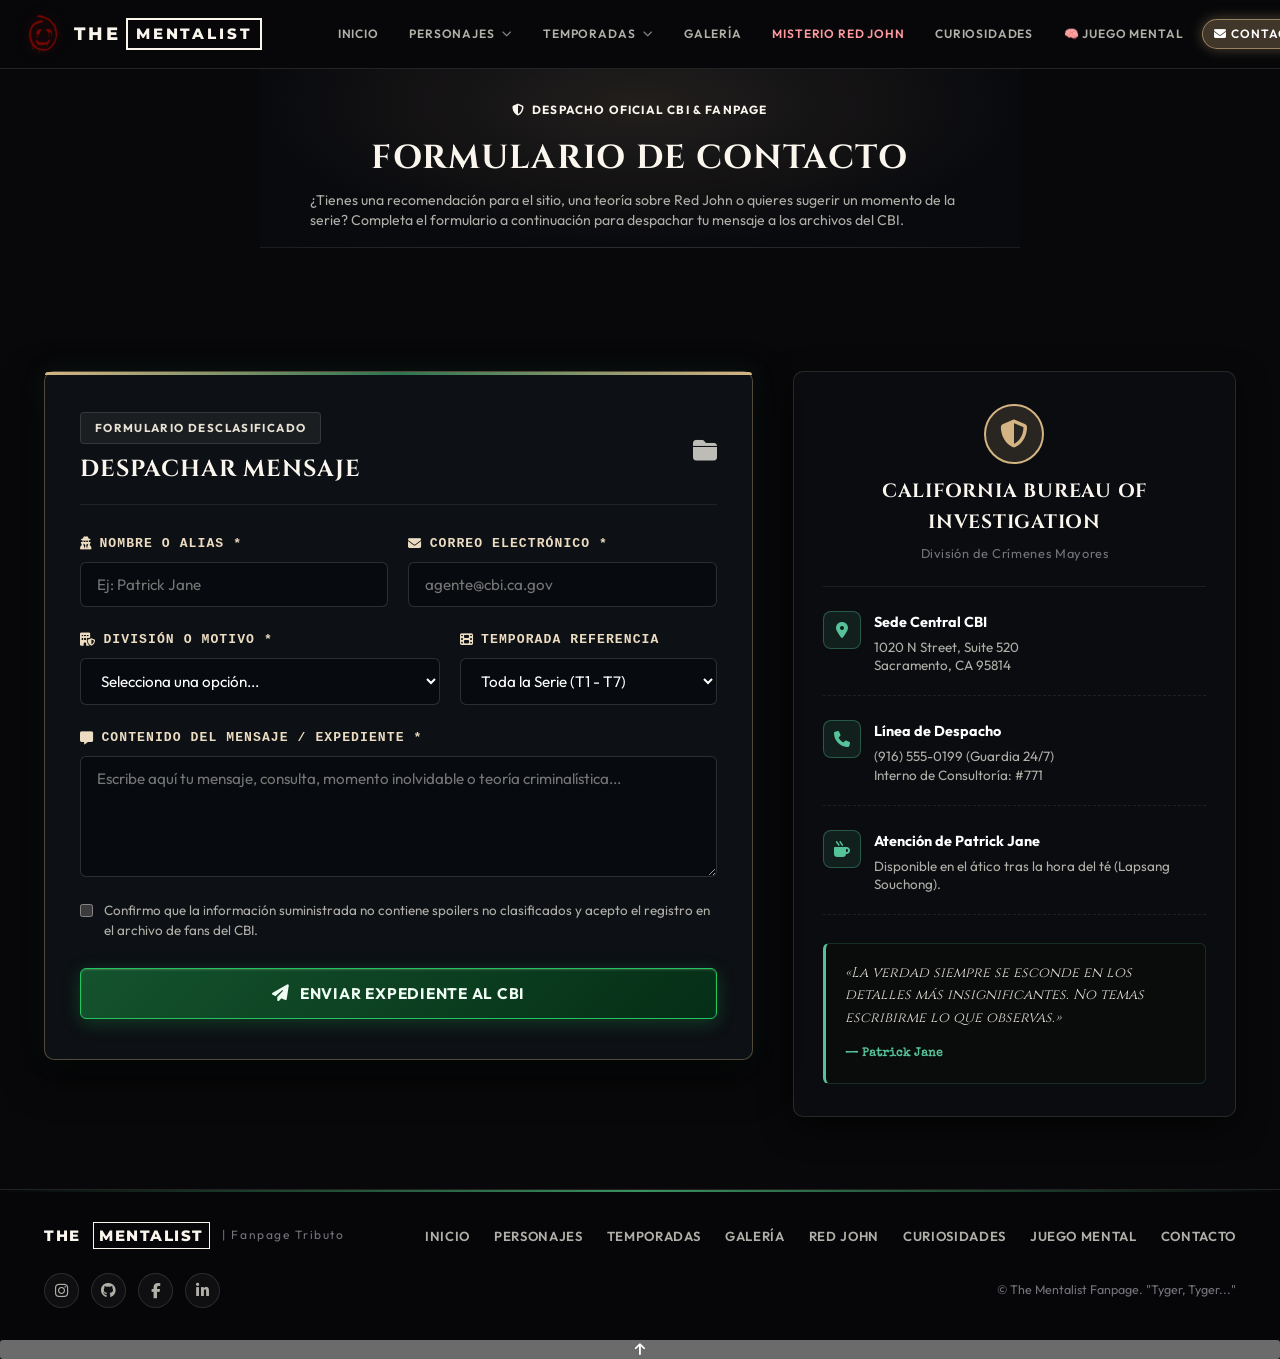
==== commit 7b519f8a: "arreglos en vista responsive" ====
--- a/contacto.html
+++ b/contacto.html
@@ -336,6 +336,16 @@
       text-transform: uppercase;
     }
 
+    .contact-form-row {
+      display: grid;
+      grid-template-columns: 1fr 1fr;
+      gap: 1.25rem;
+    }
+
+    .contact-form-row-asunto {
+      grid-template-columns: 1.4fr 1fr;
+    }
+
     @media (max-width: 900px) {
       .contact-layout-grid {
         grid-template-columns: 1fr;
@@ -350,6 +360,14 @@
       .stamp-inner-border {
         width: 96px;
         height: 96px;
+      }
+    }
+
+    @media (max-width: 768px) {
+      .contact-form-row,
+      .contact-form-row-asunto {
+        grid-template-columns: 1fr !important;
+        gap: 0.85rem !important;
       }
     }
 
@@ -597,7 +615,7 @@
 
           <form id="cbiContactForm" novalidate>
             <!-- Fila: Nombre y Correo -->
-            <div style="display: grid; grid-template-columns: 1fr 1fr; gap: 1.25rem;">
+            <div class="contact-form-row">
               <div class="contact-form-group">
                 <label for="contactName" class="contact-form-label">
                   <i class="fa-solid fa-user-secret"></i> Nombre o Alias *
@@ -614,7 +632,7 @@
             </div>
 
             <!-- Fila: Asunto y Temporada -->
-            <div style="display: grid; grid-template-columns: 1.4fr 1fr; gap: 1.25rem;">
+            <div class="contact-form-row contact-form-row-asunto">
               <div class="contact-form-group">
                 <label for="contactDepartment" class="contact-form-label">
                   <i class="fa-solid fa-building-shield"></i> División o Motivo *
--- a/css/components.css
+++ b/css/components.css
@@ -1308,44 +1308,79 @@
     justify-content: center;
   }
 
+body.nav-menu-open {
+  overflow: hidden !important;
+}
+
+@media (max-width: 992px) {
+  /* En móviles/tablets fijar el header a la pantalla visible en cualquier posición de scroll */
+  .site-header {
+    position: fixed !important;
+    top: 0 !important;
+    left: 0 !important;
+    right: 0 !important;
+    width: 100% !important;
+    z-index: 2000 !important;
+  }
+
+  body {
+    padding-top: 68px !important;
+  }
+
   .nav-menu {
-    position: fixed;
-    top: 68px;
-    left: 0;
-    right: 0;
-    background: rgba(8, 8, 10, 0.98);
-    backdrop-filter: blur(20px);
-    border-bottom: 1px solid var(--border-subtle);
-    flex-direction: column;
-    padding: 1.5rem 1rem;
-    gap: 0.6rem;
-    max-height: 0;
-    overflow-y: auto;
-    opacity: 0;
-    pointer-events: none;
-    transition: all var(--transition-smooth);
-    scrollbar-width: thin;
+    position: fixed !important;
+    top: 68px !important;
+    left: 0 !important;
+    right: 0 !important;
+    bottom: 0 !important;
+    width: 100% !important;
+    height: calc(100dvh - 68px) !important;
+    max-height: calc(100dvh - 68px) !important;
+    background: rgba(8, 8, 10, 0.98) !important;
+    backdrop-filter: blur(20px) !important;
+    -webkit-backdrop-filter: blur(20px) !important;
+    border-bottom: 1px solid var(--border-subtle) !important;
+    display: none !important;
+    flex-direction: column !important;
+    justify-content: flex-start !important;
+    align-items: stretch !important;
+    text-align: left !important;
+    box-sizing: border-box !important;
+    padding: 1.25rem 1rem 3.5rem 1rem !important;
+    gap: 0.6rem !important;
+    overflow-y: auto !important;
+    -webkit-overflow-scrolling: touch !important;
+    overscroll-behavior: contain !important;
+    touch-action: pan-y !important;
+    scrollbar-width: thin !important;
+    z-index: 1999 !important;
   }
 
   .nav-menu.open {
-    max-height: calc(100vh - 75px);
-    opacity: 1;
-    pointer-events: auto;
+    display: flex !important;
+    pointer-events: auto !important;
   }
 
   .nav-item-dropdown {
     width: 100%;
+    text-align: left !important;
   }
 
   .nav-dropdown-trigger {
     width: 100%;
-    justify-content: space-between;
-  }
-
-  .nav-dropdown-menu {
-    position: static;
+    justify-content: space-between !important;
+    text-align: left !important;
+  }
+
+  .nav-dropdown-menu,
+  .nav-dropdown-personajes,
+  .nav-dropdown-temporadas {
+    position: static !important;
     transform: none !important;
     width: 100% !important;
+    max-width: 100% !important;
+    min-width: 0 !important;
+    box-sizing: border-box !important;
     max-height: 0;
     overflow: hidden;
     padding: 0 0.5rem;
@@ -1356,25 +1391,103 @@
     visibility: hidden;
     pointer-events: none;
     transition: max-height 0.35s ease, opacity 0.25s ease, padding 0.3s ease;
+    text-align: left !important;
   }
 
   .nav-item-dropdown.open>.nav-dropdown-menu {
-    max-height: 800px;
+    max-height: 2000px !important;
     padding: 0.85rem 0.65rem;
     opacity: 1;
     visibility: visible;
     pointer-events: auto;
+    overflow-y: visible !important;
+  }
+
+  .dropdown-section-label {
+    justify-content: flex-start !important;
+    text-align: left !important;
+  }
+
+  .dropdown-featured-grid {
+    grid-template-columns: 1fr !important;
+    width: 100% !important;
+    box-sizing: border-box !important;
+    gap: 0.5rem !important;
+  }
+
+  .dropdown-card-link {
+    width: 100% !important;
+    box-sizing: border-box !important;
+    justify-content: flex-start !important;
+    text-align: left !important;
+    padding: 0.55rem 0.65rem !important;
+  }
+
+  .dropdown-card-info {
+    text-align: left !important;
+    align-items: flex-start !important;
+    min-width: 0 !important;
+  }
+
+  .dropdown-card-name {
+    text-align: left !important;
+    white-space: normal !important;
+    word-break: break-word !important;
+  }
+
+  .dropdown-card-role {
+    text-align: left !important;
+    white-space: normal !important;
+  }
+
+  .dropdown-open-badge {
+    flex-shrink: 0 !important;
+    margin-left: auto !important;
   }
 
   .dropdown-categories-list,
   .dropdown-seasons-grid {
-    grid-template-columns: 1fr;
+    grid-template-columns: 1fr !important;
+    width: 100% !important;
+    box-sizing: border-box !important;
+  }
+
+  .dropdown-cat-item {
+    justify-content: flex-start !important;
+    text-align: left !important;
+    width: 100% !important;
+    box-sizing: border-box !important;
+  }
+
+  .dropdown-season-card {
+    justify-content: flex-start !important;
+    text-align: left !important;
+    width: 100% !important;
+    box-sizing: border-box !important;
+  }
+
+  .season-info-col {
+    text-align: left !important;
+    align-items: flex-start !important;
+    min-width: 0 !important;
+  }
+
+  .season-title {
+    text-align: left !important;
+    white-space: normal !important;
+    word-break: break-word !important;
+  }
+
+  .season-meta {
+    text-align: left !important;
   }
 
   .nav-link {
     width: 100%;
     padding: 0.75rem 1.25rem;
     font-size: 0.86rem;
+    justify-content: flex-start !important;
+    text-align: left !important;
   }
 
   .footer-simple-content {
--- a/css/pages.css
+++ b/css/pages.css
@@ -4427,83 +4427,334 @@
    RESPONSIVE OPTIMIZATIONS: TABLET & MOBILE (Zero desktop regressions)
    ========================================================================== */
 
-/* 1. Red John: Tablero de corcho panorámico e interacción en pantallas <= 880px */
-@media (max-width: 880px) {
+/* 1. Red John: Modo lista tipo hoja de papel para sospechosos en pantallas <= 768px */
+@media (max-width: 768px) {
+  .board-zoom-controls {
+    display: none !important;
+  }
+
+  .evidence-board-scaler {
+    transform: none !important;
+    width: 100% !important;
+  }
+
   .evidence-cork-board {
-    overflow-x: auto !important;
-    -webkit-overflow-scrolling: touch !important;
-    padding: 1.6rem 0.85rem 2.2rem !important;
+    background: transparent !important;
+    border: none !important;
+    border-image: none !important;
+    box-shadow: none !important;
+    padding: 0.5rem 0 1.5rem !important;
+    overflow: visible !important;
+  }
+
+  .board-threads-layer {
+    display: none !important;
   }
 
   .board-pins-grid {
-    display: grid !important;
-    grid-template-columns: repeat(3, 1fr) !important;
-    width: 580px !important;
-    min-width: 580px !important;
+    display: flex !important;
+    flex-direction: column !important;
+    width: 100% !important;
+    min-width: 0 !important;
     max-width: 580px !important;
-    gap: 1.3rem 1rem !important;
+    gap: 0.85rem !important;
     margin: 0 auto !important;
-  }
-
+    background-color: #faf6ee !important;
+    background-image: repeating-linear-gradient(
+      to bottom,
+      transparent 0px,
+      transparent 27px,
+      rgba(215, 35, 55, 0.2) 27px,
+      rgba(215, 35, 55, 0.2) 28px
+    ) !important;
+    background-position: 0 10px !important;
+    border: 1px solid #d5c8b5 !important;
+    border-left: 4px solid #b91c1c !important;
+    border-radius: 6px !important;
+    padding: 1.25rem 0.85rem 1.45rem !important;
+    box-shadow: 0 14px 40px rgba(0, 0, 0, 0.75), 0 2px 10px rgba(0, 0, 0, 0.4) !important;
+    position: relative !important;
+  }
+
+  .board-pins-grid::before {
+    content: 'CBI SACRAMENTO • LISTA CONFIDENCIAL DE SOSPECHOSOS' !important;
+    display: block !important;
+    font-family: var(--font-typewriter, monospace) !important;
+    font-size: 0.74rem !important;
+    font-weight: 800 !important;
+    color: #991b1b !important;
+    letter-spacing: 0.08em !important;
+    text-transform: uppercase !important;
+    padding-bottom: 0.55rem !important;
+    margin-bottom: 0.5rem !important;
+    border-bottom: 1.5px dashed rgba(153, 27, 27, 0.35) !important;
+    text-align: center !important;
+  }
+
+  .board-pin-card,
   .board-pin-card-bottom {
-    grid-column: 2 / 3 !important;
-  }
-
-  .board-pin-card {
-    max-width: 175px !important;
+    grid-column: auto !important;
+    max-width: 100% !important;
+    width: 100% !important;
+    margin: 0 !important;
+    transform: none !important;
+    touch-action: pan-y !important;
+  }
+
+  .board-pin-card .push-pin {
+    display: none !important;
   }
 
   .polaroid-frame {
-    max-width: 175px !important;
-    height: 196px !important;
-    padding: 6px 6px 6px !important;
+    display: flex !important;
+    flex-direction: row !important;
+    align-items: center !important;
+    justify-content: flex-start !important;
+    gap: 0.85rem !important;
+    max-width: 100% !important;
+    width: 100% !important;
+    height: auto !important;
+    min-height: 76px !important;
+    padding: 0.65rem 0.85rem !important;
+    background: rgba(255, 255, 255, 0.94) !important;
+    border: 1px solid rgba(0, 0, 0, 0.12) !important;
+    border-radius: 6px !important;
+    box-shadow: 0 2px 8px rgba(0, 0, 0, 0.08) !important;
+    cursor: pointer !important;
+    box-sizing: border-box !important;
+    position: relative !important;
+    touch-action: pan-y !important;
+    transition: background 0.2s ease, box-shadow 0.2s ease !important;
+  }
+
+  .polaroid-frame:active {
+    background: #ffffff !important;
+    box-shadow: 0 3px 10px rgba(153, 27, 27, 0.2) !important;
   }
 
   .polaroid-img-wrap {
-    width: 76px !important;
-    height: 84px !important;
+    width: 58px !important;
+    height: 68px !important;
+    min-width: 58px !important;
+    flex-shrink: 0 !important;
+    border-radius: 4px !important;
+    border: 1px solid rgba(0, 0, 0, 0.18) !important;
+    overflow: hidden !important;
+    margin: 0 !important;
+  }
+
+  .polaroid-caption {
+    flex: 1 1 auto !important;
+    text-align: left !important;
+    min-width: 0 !important;
+    padding: 0 !important;
+    margin: 0 !important;
+    display: flex !important;
+    flex-direction: column !important;
+    justify-content: center !important;
   }
 
   .polaroid-name {
-    font-size: 0.88rem !important;
+    font-family: var(--font-display, serif) !important;
+    font-size: 1.05rem !important;
+    font-weight: 800 !important;
+    color: #1a1614 !important;
+    margin: 0 0 0.15rem 0 !important;
+    line-height: 1.25 !important;
+    white-space: normal !important;
+    word-break: break-word !important;
   }
 
   .polaroid-role {
-    font-size: 0.58rem !important;
+    font-size: 0.74rem !important;
+    color: #5a4f48 !important;
+    font-weight: 600 !important;
+    margin: 0 !important;
+    line-height: 1.35 !important;
+    white-space: normal !important;
+    word-break: break-word !important;
   }
 
   .card-expand-hint {
-    font-size: 0.58rem !important;
-  }
-
-  .board-center-master-card,
-  .board-master-unrevealed,
-  .board-master-revealed,
+    flex-shrink: 0 !important;
+    width: auto !important;
+    max-width: max-content !important;
+    display: inline-flex !important;
+    align-items: center !important;
+    justify-content: center !important;
+    gap: 0.35rem !important;
+    padding: 0.35rem 0.6rem !important;
+    border-radius: 4px !important;
+    background: #991b1b !important;
+    border: 1px solid #7f1d1d !important;
+    color: #ffffff !important;
+    font-size: 0.65rem !important;
+    font-weight: 700 !important;
+    text-transform: uppercase !important;
+    letter-spacing: 0.04em !important;
+    margin: 0 0 0 auto !important;
+    box-shadow: 0 1px 3px rgba(0, 0, 0, 0.25) !important;
+    white-space: nowrap !important;
+    position: static !important;
+    transform: none !important;
+  }
+
+  .board-center-master-card {
+    max-width: 100% !important;
+    width: 100% !important;
+    height: auto !important;
+    margin: 0.25rem 0 !important;
+    transform: none !important;
+    touch-action: pan-y !important;
+  }
+
+  .board-master-unrevealed {
+    display: flex !important;
+    flex-direction: row !important;
+    align-items: center !important;
+    gap: 0.85rem !important;
+    padding: 0.65rem 0.85rem !important;
+    background: rgba(153, 27, 27, 0.08) !important;
+    border: 1.5px solid #dc2626 !important;
+    border-radius: 6px !important;
+    height: auto !important;
+    min-height: 76px !important;
+    max-width: 100% !important;
+    width: 100% !important;
+    box-sizing: border-box !important;
+  }
+
+  .board-center-master-card .center-symbol-wrap {
+    width: 48px !important;
+    height: 48px !important;
+    min-width: 48px !important;
+    margin: 0 !important;
+  }
+
+  .center-node-info-col {
+    flex: 1 1 auto !important;
+    display: flex !important;
+    flex-direction: column !important;
+    align-items: flex-start !important;
+    gap: 0.2rem !important;
+    min-width: 0 !important;
+  }
+
+  .center-node-title {
+    font-size: 0.98rem !important;
+    margin: 0 !important;
+    color: #b91c1c !important;
+    text-align: left !important;
+    font-family: var(--font-display, serif) !important;
+    font-weight: 800 !important;
+  }
+
+  .btn-reveal-master {
+    margin-left: auto !important;
+    flex-shrink: 0 !important;
+    font-size: 0.68rem !important;
+    padding: 0.38rem 0.65rem !important;
+    white-space: nowrap !important;
+  }
+
+  .spoiler-warning-hint {
+    display: none !important;
+  }
+
+  .board-master-revealed {
+    height: auto !important;
+    max-width: 100% !important;
+    width: 100% !important;
+    display: block !important;
+  }
+
   .polaroid-master-frame {
-    max-width: 175px !important;
-    height: 196px !important;
-  }
-
-  .board-master-unrevealed {
-    padding: 0.6rem 0.55rem 0.55rem !important;
-  }
-
-  .board-center-master-card .center-symbol-wrap {
-    width: 44px !important;
-    height: 44px !important;
-  }
-
-  .board-center-master-card .center-node-title {
-    font-size: 0.95rem !important;
-  }
-
-  .btn-reveal-master {
-    font-size: 0.64rem !important;
-    padding: 0.25rem 0.65rem !important;
-  }
-
-  .polaroid-master-frame {
-    padding: 6px 6px 5px !important;
+    display: flex !important;
+    flex-direction: row !important;
+    align-items: center !important;
+    justify-content: flex-start !important;
+    gap: 0.85rem !important;
+    padding: 0.65rem 0.85rem !important;
+    background: rgba(254, 242, 242, 0.96) !important;
+    border: 1.5px solid #dc2626 !important;
+    border-radius: 6px !important;
+    height: auto !important;
+    min-height: 76px !important;
+    max-width: 100% !important;
+    width: 100% !important;
+    box-sizing: border-box !important;
+    position: relative !important;
+  }
+
+  .polaroid-master-frame .polaroid-caption {
+    flex: 1 1 auto !important;
+    text-align: left !important;
+    min-width: 0 !important;
+    padding: 0 !important;
+    margin: 0 !important;
+    display: flex !important;
+    flex-direction: column !important;
+    justify-content: center !important;
+  }
+
+  .polaroid-master-frame .polaroid-name {
+    font-family: var(--font-display, serif) !important;
+    font-size: 0.98rem !important;
+    font-weight: 800 !important;
+    color: #b91c1c !important;
+    margin: 0 0 0.15rem 0 !important;
+    line-height: 1.2 !important;
+    white-space: nowrap !important;
+    overflow: hidden !important;
+    text-overflow: ellipsis !important;
+  }
+
+  .polaroid-master-frame .polaroid-role {
+    font-size: 0.72rem !important;
+    color: #7f1d1d !important;
+    font-weight: 600 !important;
+    margin: 0 !important;
+    line-height: 1.25 !important;
+    white-space: normal !important;
+    word-break: normal !important;
+  }
+
+  .polaroid-master-frame .card-expand-hint {
+    margin: 0 0 0 auto !important;
+    flex-shrink: 0 !important;
+    width: auto !important;
+    max-width: max-content !important;
+    padding: 0.35rem 0.6rem !important;
+    font-size: 0.65rem !important;
+    font-weight: 700 !important;
+    white-space: nowrap !important;
+    background: #991b1b !important;
+    color: #ffffff !important;
+    border-radius: 4px !important;
+    position: static !important;
+  }
+
+  .polaroid-master-frame .hide-spoiler-wrap {
+    position: absolute !important;
+    top: -9px !important;
+    right: 12px !important;
+    margin: 0 !important;
+    z-index: 5 !important;
+  }
+
+  .polaroid-master-frame .btn-hide-spoiler-link {
+    font-size: 0.62rem !important;
+    color: #991b1b !important;
+    background: #fee2e2 !important;
+    border: 1px solid #f87171 !important;
+    border-radius: 3px !important;
+    padding: 0.15rem 0.45rem !important;
+    font-weight: 700 !important;
+    cursor: pointer !important;
+    box-shadow: 0 1px 3px rgba(0, 0, 0, 0.15) !important;
+    display: inline-flex !important;
+    align-items: center !important;
+    gap: 0.25rem !important;
   }
 
   .board-interaction-legend {
